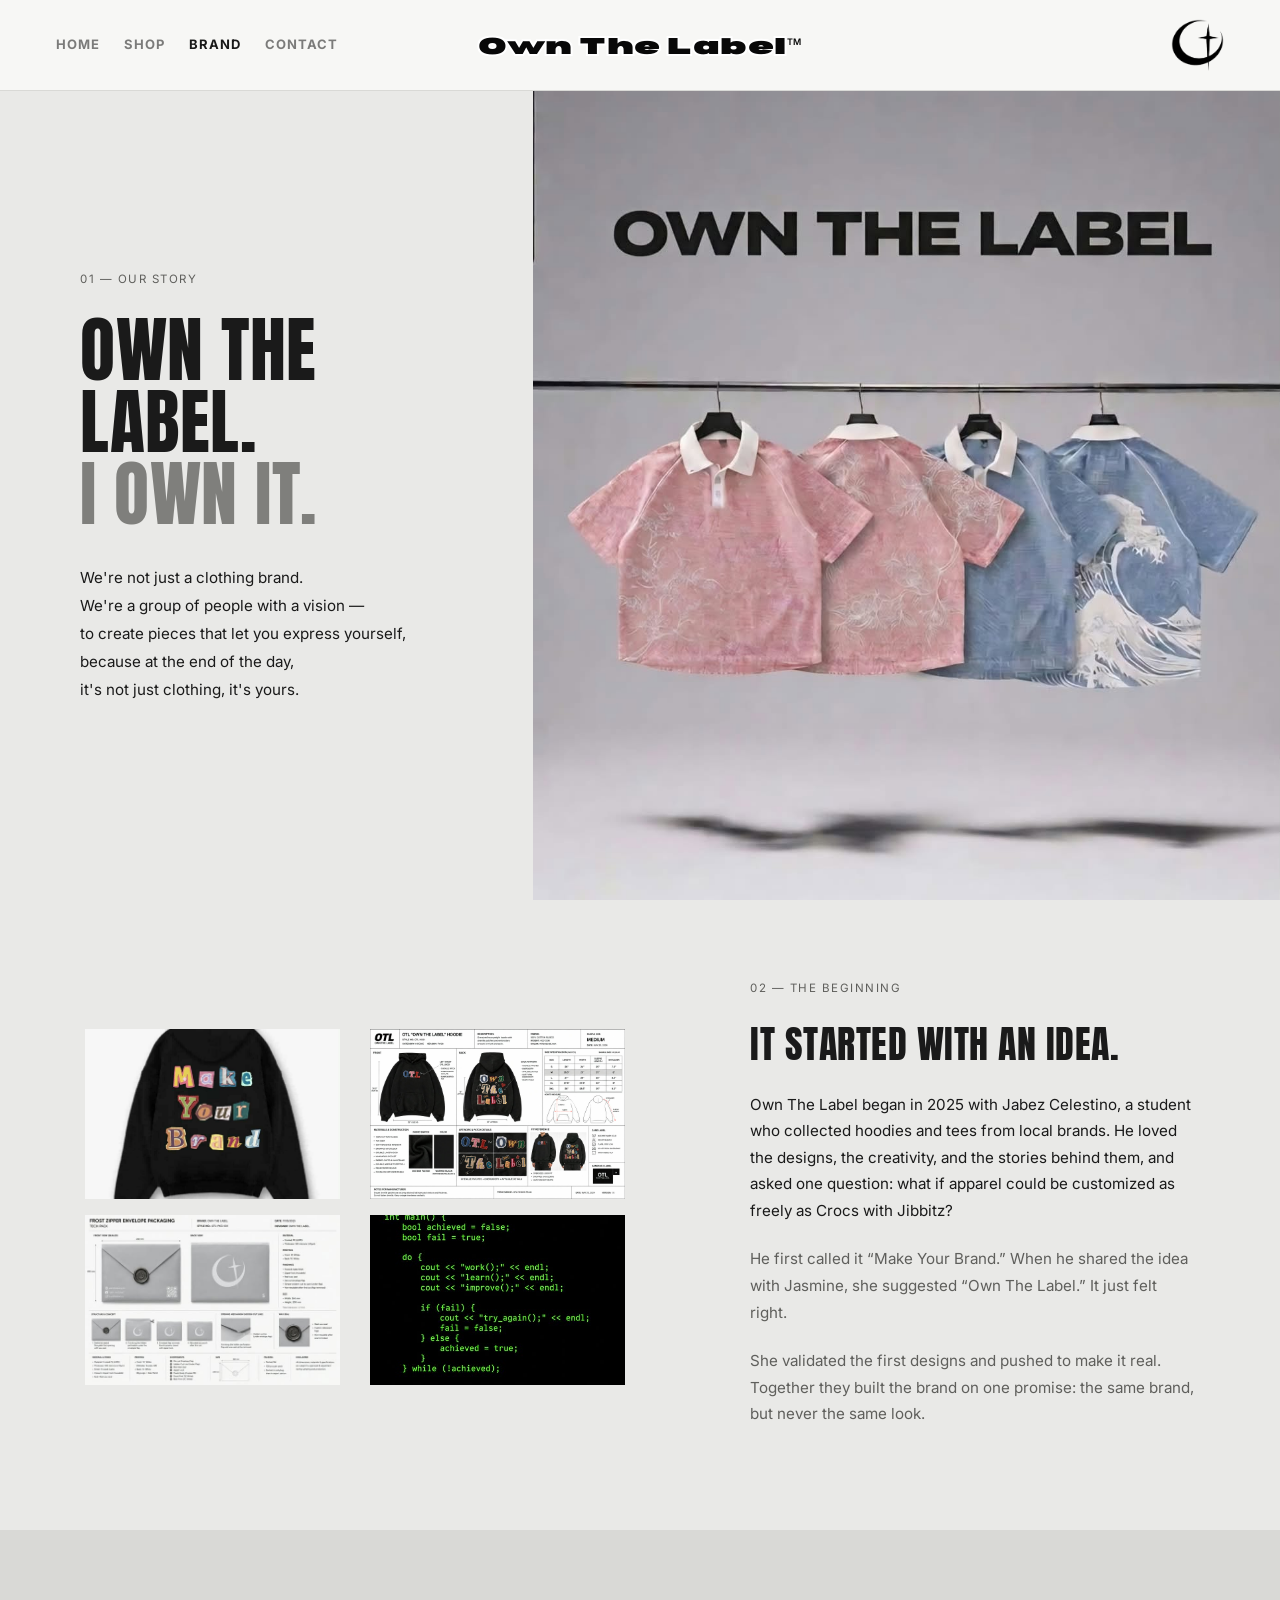
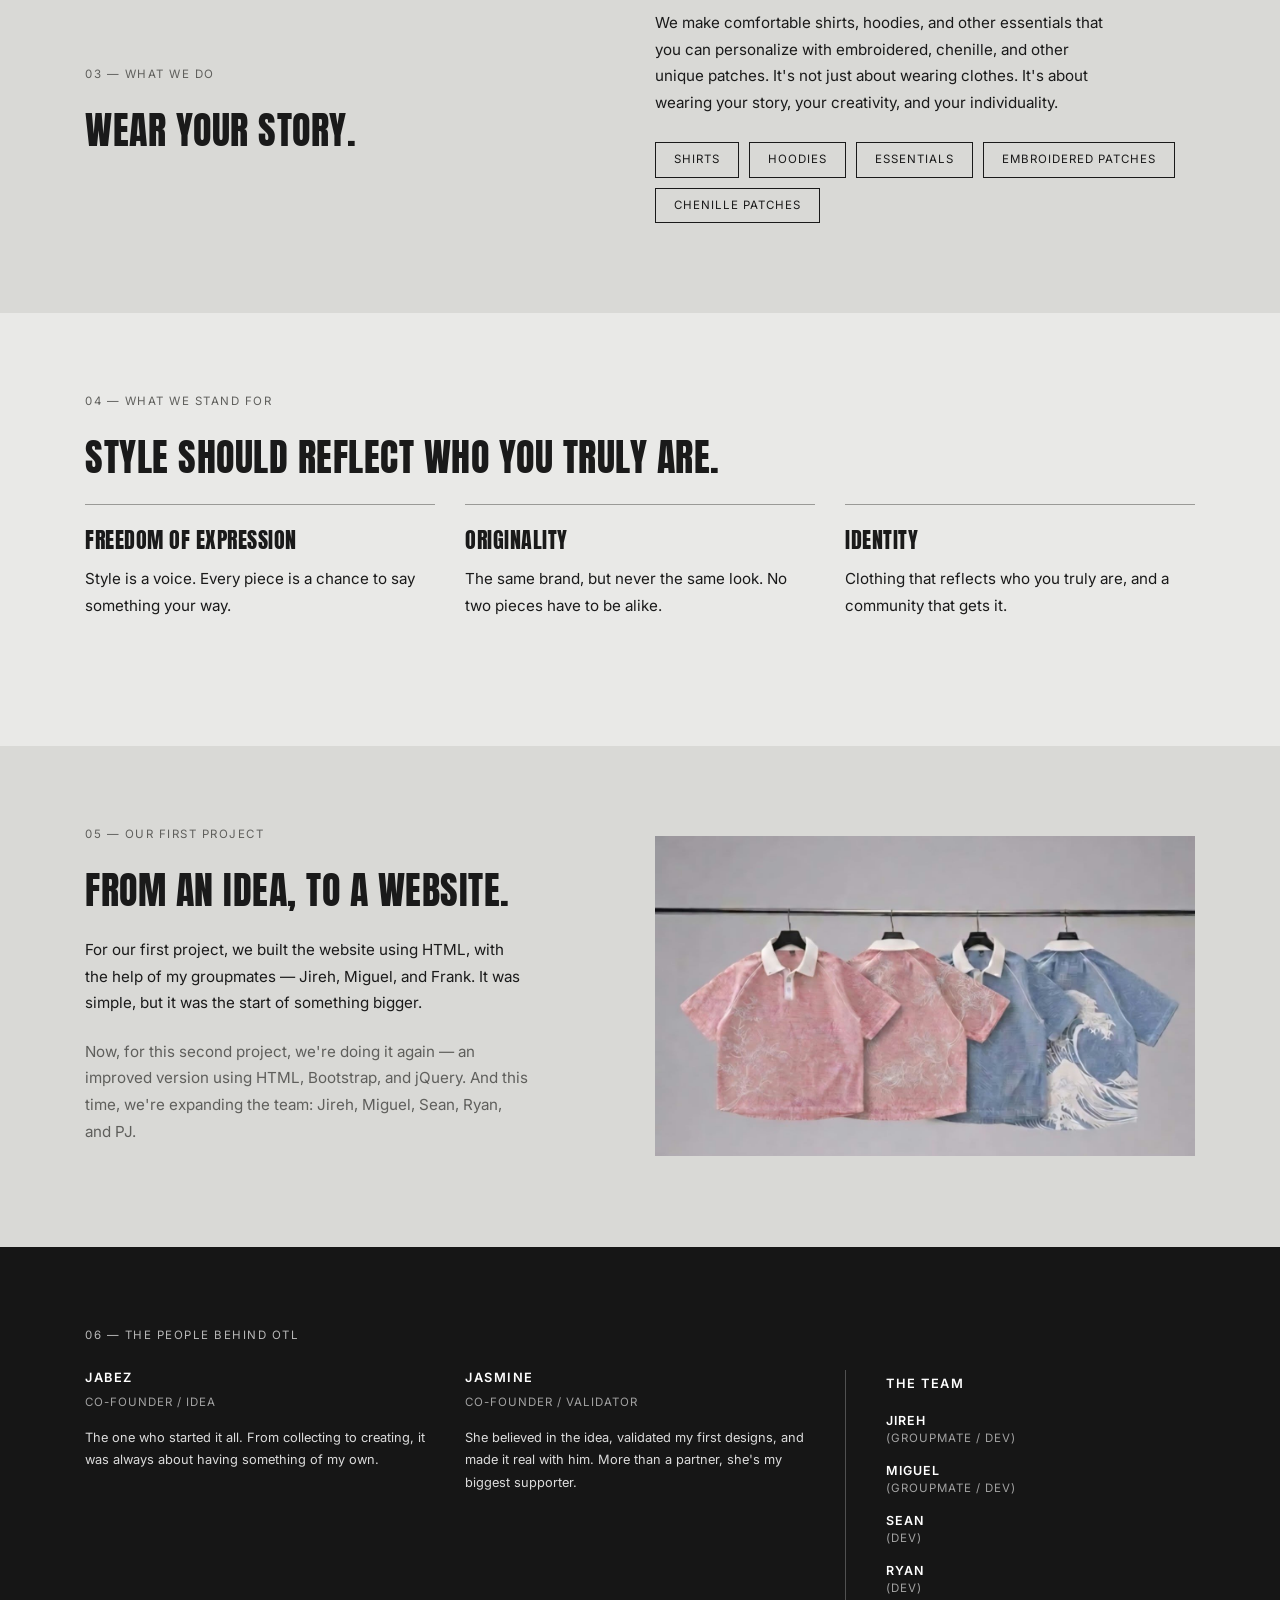
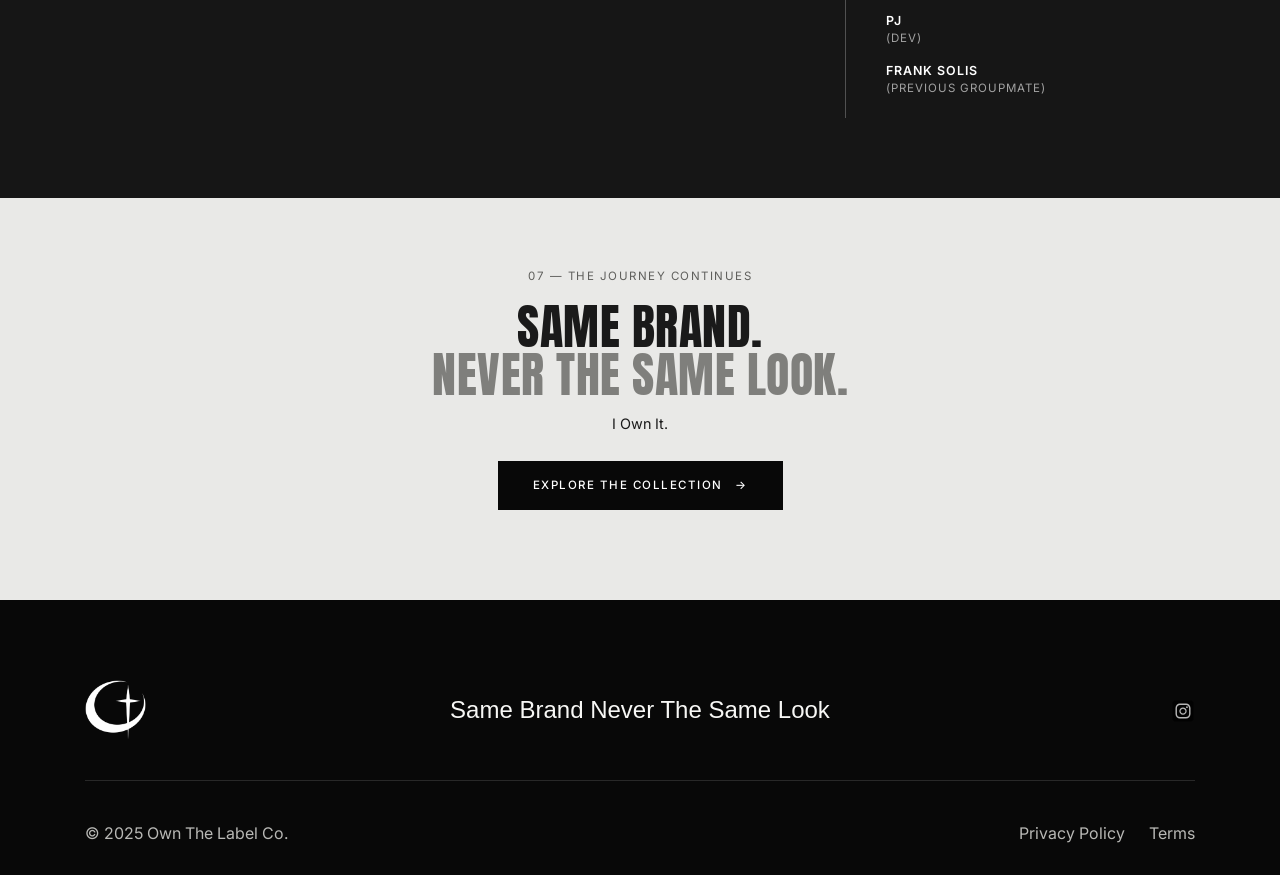
==== brand/brand.html @ 6c532556 "Change homepage links to index.html" ====
<!DOCTYPE html>
<html lang="en">

<head>
    <meta charset="UTF-8">
    <meta name="viewport" content="width=device-width, initial-scale=1.0">
    <title>Brand | Own The Label Co.</title>
    <link href="https://cdn.jsdelivr.net/npm/bootstrap@4.2.1/dist/css/bootstrap.min.css" rel="stylesheet">
    <link href="https://fonts.googleapis.com/css2?family=Anton&family=Inter:wght@300;400;500;600&display=swap"
        rel="stylesheet">
    <link rel="stylesheet" href="/style.css">
    <link rel="stylesheet" href="brand.css">
</head>

<body>
    <header>
        <nav class="navbar navbar-expand-xl navbar-light otl-navbar is-scrolled" id="site-header">
            <div class="container-fluid px-3 px-xl-5">
                <a class="navbar-brand nav-title d-none d-xl-block" href="/index.html">Own The Label<sup>TM</sup></a>
                <a class="navbar-brand logo order-xl-last" href="/index.html">
                    <img src="/img/logo2.png" alt="Own The Label">
                </a>
                <button class="navbar-toggler" type="button" data-toggle="collapse" data-target="#navbarNav">
                    <span class="navbar-toggler-icon"></span>
                </button>
                <div class="collapse navbar-collapse" id="navbarNav">
                    <ul class="navbar-nav">
                        <li class="nav-item">
                            <a class="nav-link" href="/index.html">Home</a>
                        </li>
                        <li class="nav-item">
                            <a class="nav-link" href="/shop/shop.html">Shop</a>
                        </li>
                        <li class="nav-item">
                            <a class="nav-link active" href="/brand/brand.html">Brand</a>
                        </li>
                        <li class="nav-item">
                            <a class="nav-link" href="/contact/Contact.html">Contact</a>
                        </li>
                    </ul>
                </div>
            </div>
        </nav>
    </header>

    <main>
        <div id="brand-landing">
            <section id="brand-hero">
                <div class="row no-gutters">
                    <div class="col-lg-5 hero-text d-flex flex-column justify-content-center">
                        <p class="small-label">01 — OUR STORY</p>
                        <h1 class="brand-title">
                            Own the label.
                            <span class="gray-line">I own it.</span>
                        </h1>
                        <p class="brand-lead">
                            We're not just a clothing brand.<br>
                            We're a group of people with a vision —<br>
                            to create pieces that let you express yourself,<br>
                            because at the end of the day,<br>
                            it's not just clothing, it's yours.
                        </p>
                    </div>
                    <div class="col-lg-7 d-flex">
                        <div class="img-box img-hero">
                            <img src="/img/otl1.jpg" alt="Hoodie back shot">
                        </div>
                    </div>
                </div>
            </section>
        </div>

        <section id="brand-beginning" class="brand-section">
            <div class="container">
                <div class="row align-items-center">
                    <div class="col-lg-6 mb-5 mb-lg-0">
                        <div class="row">
                            <div class="col-6 mb-3">
                                <div class="img-box img-tile">
                                    <img src="/img/idea1.jpg" alt="Hoodie detail">
                                </div>
                            </div>
                            <div class="col-6 mb-3">
                                <div class="img-box img-tile">
                                    <img src="/img/idea2.jpg" alt="Tees on rack">
                                </div>
                            </div>
                            <div class="col-6 mb-3">
                                <div class="img-box img-tile">
                                    <img src="/img/idea3.jpg" alt="Laptop / code">
                                </div>
                            </div>
                            <div class="col-6 mb-3">
                                <div class="img-box img-tile">
                                    <img src="/img/idea4.jpg" alt="Woven label">
                                </div>
                            </div>
                        </div>
                    </div>
                    <div class="col-lg-5 offset-lg-1">
                        <p class="small-label">02 — THE BEGINNING</p>
                        <h2 class="brand-heading">It started with an idea.</h2>
                        <p class="brand-text">
                            Own The Label began in 2025 with Jabez Celestino, a student who collected hoodies and tees
                            from local brands. He loved the designs, the creativity, and the stories behind them, and
                            asked one question: what if apparel could be customized as freely as Crocs with Jibbitz?
                        </p>
                        <p class="brand-text soft-text">
                            He first called it “Make Your Brand.” When he shared the idea with Jasmine, she suggested
                            “Own The Label.” It just felt right.
                        </p>
                        <p class="brand-text soft-text">
                            She validated the first designs and pushed to make it real. Together they built the brand
                            on one promise: the same brand, but never the same look.
                        </p>
                    </div>
                </div>
            </div>
        </section>

        <section id="brand-make" class="brand-section">
            <div class="container">
                <div class="row align-items-center">
                    <div class="col-lg-5 mb-5 mb-lg-0">
                        <p class="small-label">03 — WHAT WE DO</p>
                        <h2 class="brand-heading">Wear your story.</h2>
                    </div>
                    <div class="col-lg-6 offset-lg-1">
                        <p class="brand-text">
                            We make comfortable shirts, hoodies, and other essentials that you can personalize with
                            embroidered, chenille, and other unique patches. It's not just about wearing clothes. It's
                            about wearing your story, your creativity, and your individuality.
                        </p>
                        <div class="chip-row">
                            <span class="chip">Shirts</span>
                            <span class="chip">Hoodies</span>
                            <span class="chip">Essentials</span>
                            <span class="chip">Embroidered Patches</span>
                            <span class="chip">Chenille Patches</span>
                        </div>
                    </div>
                </div>
            </div>
        </section>

        <section id="brand-values" class="brand-section">
            <div class="container">
                <p class="small-label">04 — WHAT WE STAND FOR</p>
                <h2 class="brand-heading">Style should reflect who you truly are.</h2>
                <div class="row">
                    <div class="col-md-4 mb-4">
                        <div class="value-item">
                            <h3 class="value-title">Freedom of Expression</h3>
                            <p class="brand-text">Style is a voice. Every piece is a chance to say something your way.</p>
                        </div>
                    </div>
                    <div class="col-md-4 mb-4">
                        <div class="value-item">
                            <h3 class="value-title">Originality</h3>
                            <p class="brand-text">The same brand, but never the same look. No two pieces have to be alike.</p>
                        </div>
                    </div>
                    <div class="col-md-4 mb-4">
                        <div class="value-item">
                            <h3 class="value-title">Identity</h3>
                            <p class="brand-text">Clothing that reflects who you truly are, and a community that gets it.</p>
                        </div>
                    </div>
                </div>
            </div>
        </section>

        <section id="brand-project" class="brand-section">
            <div class="container">
                <div class="row align-items-center">
                    <div class="col-lg-5 mb-5 mb-lg-0">
                        <p class="small-label">05 — OUR FIRST PROJECT</p>
                        <h2 class="brand-heading">From an idea, to a website.</h2>
                        <p class="brand-text">
                            For our first project, we built the website using HTML, with the help of my
                            groupmates — Jireh, Miguel, and Frank. It was simple, but it was the start of something
                            bigger.
                        </p>
                        <p class="brand-text soft-text">
                            Now, for this second project, we're doing it again — an improved version using HTML,
                            Bootstrap, and jQuery. And this time, we're expanding the team:
                            Jireh, Miguel, Sean, Ryan, and PJ.
                        </p>
                    </div>
                    <div class="col-lg-6 offset-lg-1">
                        <div class="img-box img-wide">
                            <img src="/img/otl2.jpg" alt="Workspace with laptop, notes, and OTL tumbler">
                        </div>
                    </div>
                </div>
            </div>
        </section>

        <section id="brand-people" class="brand-section">
            <div class="container">
                <p class="small-label">06 — THE PEOPLE BEHIND OTL</p>
                <div class="row">
                    <div class="col-lg-4 mb-5 mb-lg-0">
                        <h3 class="person-name">Jabez</h3>
                        <p class="person-role">Co-Founder / Idea</p>
                        <p class="person-text">
                            The one who started it all. From collecting to creating, it was always about
                            having something of my own.
                        </p>
                    </div>
                    <div class="col-lg-4 mb-5 mb-lg-0">
                        <h3 class="person-name">Jasmine</h3>
                        <p class="person-role">Co-Founder / Validator</p>
                        <p class="person-text">
                            She believed in the idea, validated my first designs, and made it real with him.
                            More than a partner, she's my biggest supporter.
                        </p>
                    </div>
                    <div class="col-lg-4">
                        <div class="team-list">
                            <h3 class="person-name">The Team</h3>
                            <p class="team-name">Jireh <small>(Groupmate / Dev)</small></p>
                            <p class="team-name">Miguel <small>(Groupmate / Dev)</small></p>
                            <p class="team-name">Sean <small>(Dev)</small></p>
                            <p class="team-name">Ryan <small>(Dev)</small></p>
                            <p class="team-name">PJ <small>(Dev)</small></p>
                            <p class="team-name">Frank Solis <small>(Previous Groupmate)</small></p>
                        </div>
                    </div>
                </div>
            </div>
        </section>

        <section id="brand-cta">
            <img src="/img/logo-star.png" alt="" class="faint-star">
            <div class="container text-center">
                <p class="small-label">07 — THE JOURNEY CONTINUES</p>
                <h2 class="brand-title cta-title">
                    Same brand.
                    <span class="gray-line">Never the same look.</span>
                </h2>
                <p class="cta-sub">I Own It.</p>
                <a href="/shop/shop.html" class="btn brand-btn">EXPLORE THE COLLECTION <span class="arrow">→</span></a>
            </div>
        </section>
    </main>

    <footer id="footer">
        <div class="container">
            <div class="row align-items-center">
                <div class="col-md-3">
                    <a href="/index.html" class="footer-logo">
                        <img src="/img/logo3.png" alt="Own The Label">
                    </a>
                </div>
                <div class="col-md-6 text-center">
                    <p class="footer-tagline">
                        Same Brand Never The Same Look
                    </p>
                </div>
                <div class="col-md-3 text-right">
                    <div class="social-icons">
                        <a href="https://instagram.com/ownthelabel.co" aria-label="Instagram">
                            <img src="/img/instagram-logo-facebook-svgrepo-com.svg" alt="Instagram" class="social-icon">
                        </a>
                    </div>
                </div>
            </div>
            <hr>
            <div class="row">
                <div class="col-md-6">
                    <p class="copyright">
                        © 2025 Own The Label Co.
                    </p>
                </div>
                <div class="col-md-6 text-right">
                    <a href="#">Privacy Policy</a>
                    <a href="#">Terms</a>
                </div>
            </div>
        </div>
    </footer>

    <script src="https://code.jquery.com/jquery-3.3.1.slim.min.js"></script>
    <script src="https://cdn.jsdelivr.net/npm/bootstrap@4.2.1/dist/js/bootstrap.bundle.min.js"></script>
</body>

</html>
---- style.css ----
@font-face {
    font-family: 'Bernoru Expanded';
    src: url('fonts/bernoru-blackultraexpanded.otf') format('opentype');
}

:root {
    --otl-white: #F7F7F5;
    --otl-black: #080808;
    --concrete: #D9D9D6;
    --cool-gray: #8A8A87;
    --chrome: #B8B8B5;
}

* {
    margin: 0;
    padding: 0;
    box-sizing: border-box;
}

body {
    background: var(--otl-white);
    color: var(--otl-black);
    font-family: 'Inter', sans-serif;
    overflow-x: hidden;
    font-weight: 500;
}

a {
    text-decoration: none;
}

.otl-navbar {
    position: fixed;
    top: 0;
    left: 0;
    width: 100%;
    z-index: 100;
    background-color: rgba(247, 247, 245, 0);
    border-bottom: 1px solid transparent;
    padding: 18px 0;
    transition: background-color .3s ease, border-color .3s ease;
}

.otl-navbar.is-scrolled {
    background-color: var(--otl-white);
    border-bottom: 1px solid var(--concrete);
}

.otl-navbar .container-fluid {
    position: relative;
    display: flex;
    align-items: center;
    justify-content: space-between;
    min-height: 54px;
}

.otl-navbar .logo {
    color: var(--otl-black);
    font-size: 32px;
    font-weight: 800;
    letter-spacing: 2px;
    line-height: 54px;
    padding: 0;
    margin-right: 8px;
}

.otl-navbar .navbar-brand img {
    display: block;
    height: 52px;
    width: auto;
}

.otl-navbar .logo sup {
    font-size: 10px;
    top: -1em;
}

.otl-navbar .navbar-nav {
    gap: 8px;
}

.otl-navbar .nav-link {
    color: var(--cool-gray);
    font-size: 13px;
    font-weight: 700;
    text-transform: uppercase;
    letter-spacing: 1px;
    transition: .3s ease;
}

.otl-navbar .nav-link:hover {
    color: var(--otl-black);
}

.otl-navbar .nav-link.active {
    color: var(--otl-black);
    font-weight: 700;
}

.otl-navbar .navbar-toggler {
    border: 1px solid var(--concrete);
}

.otl-navbar .navbar-toggler:focus {
    box-shadow: none;
}

.otl-navbar .nav-title {
    color: var(--otl-black);
    font-family: 'Bernoru Expanded', sans-serif;
    font-size: 1.4rem;
    font-weight: normal;
    -webkit-text-stroke: 4px #fff;
    paint-order: stroke fill;
    letter-spacing: .5px;
    line-height: 54px;
    padding: 0;
    white-space: nowrap;
}

.otl-navbar .nav-title sup {
    -webkit-text-stroke: 0;
    font-family: 'Inter', sans-serif;
    font-size: 0.4em;
    font-weight: 600;
    top: -1em;
}

@media (min-width: 1200px) {
    .otl-navbar .nav-title {
        position: absolute;
        left: 50%;
        top: 50%;
        transform: translate(-50%, -50%);
        margin: 0;
    }
}

@media (max-width: 1199px) {
    .otl-navbar .navbar-nav {
        gap: 5px;
        margin-top: 15px;
    }

    .otl-navbar .nav-link {
        padding: 10px 0;
    }

    .otl-navbar .logo {
        font-size: 28px;
    }

    .otl-navbar .navbar-brand img {
        height: 42px;
    }
}

#hero {
    background: var(--otl-white);
    min-height: 100vh;
    position: relative;
    overflow: hidden;
}

.hero-image-wrapper {
    position: relative;
    height: 100vh;
}

.hero-image {
    width: 100%;
    height: 100%;
    object-fit: contain;
    object-position: center;
}

.hero-overlay {
    position: absolute;
    top: 50%;
    left: 50%;
    transform: translate(-50%, -50%);
    width: 100%;
    text-align: center;
}

.hero-title {
    position: fixed;
    left: 50%;
    top: 50%;
    transform: translate(-50%, -50%) scale(1);
    transform-origin: center center;
    font-family: 'Bernoru Expanded', sans-serif;
    font-size: 5rem;
    font-weight: normal;
    color: var(--otl-black);
    -webkit-text-stroke: 5px #fff;
    paint-order: stroke fill;
    letter-spacing: 2px;
    white-space: nowrap;
    will-change: transform, top;
    z-index: 101;
}

.hero-title sup {
    -webkit-text-stroke: 0;
    font-family: 'Inter', sans-serif;
    font-size: 0.4em;
    font-weight: 600;
    top: -1em;
}

.featured-collection {
    padding: 100px 0;
}

.hero-tagline {
    color: var(--cool-gray);
    font-size: .9rem;
    letter-spacing: 4px;
    text-transform: uppercase;
    margin-top: 130px;
}

.scroll-indicator {
    position: absolute;
    bottom: 70px;
    left: 50%;
    transform: translateX(-50%);
    font-size: .75rem;
    color: var(--cool-gray);
    letter-spacing: 3px;
    text-transform: uppercase;
}

.brand-strip {
    overflow: hidden;
    padding: 14px 0;
    background: #080808;
    color: #ffffff;
    font-size: 0.7rem;
    font-weight: 500;
    letter-spacing: 1.5px;
    text-transform: uppercase;
}

#hero .brand-strip {
    position: absolute;
    left: 0;
    bottom: 0;
    width: 100%;
}

.strip-track {
    display: flex;
    width: max-content;
    animation: strip-move 30s linear infinite;
}

.strip-group {
    display: flex;
    flex-shrink: 0;
}

.strip-group span {
    margin: 0 50px;
    white-space: nowrap;
}

@keyframes strip-move {
    from {
        transform: translateX(-50%);
    }

    to {
        transform: translateX(0);
    }
}

.section-title {
    font-family: 'Brice Semi Expanded', sans-serif;
    color: var(--otl-black);
    text-transform: uppercase;
    margin-bottom: 1rem;
}

.section-subtitle {
    color: var(--cool-gray);
}

.btn-otl,
.btn-outline-otl {
    padding: 12px 28px;
    text-transform: uppercase;
    letter-spacing: 1px;
    transition: .3s ease;
}

.btn-otl {
    background: var(--otl-black);
    color: var(--otl-white);
    border: none;
}

.btn-otl:hover {
    background: #222;
    color: var(--otl-white);
}

.btn-outline-otl {
    border: 1px solid var(--otl-black);
    color: var(--otl-black);
    background: transparent;
}

.btn-outline-otl:hover {
    background: var(--otl-black);
    color: var(--otl-white);
}

.featured-collection .card {
    border-radius: 14px;
    overflow: hidden;
    border: none;
}

#shop-category,
#brand-story,
#collectible,
#our-story {
    background: var(--otl-white);
}

#brand-story,
#collectible,
#our-story {
    padding: 120px 0;
}

#shop-category {
    padding: 100px 0;
}

.category-card img,
.collectible-card img {
    width: 100%;
    object-fit: cover;
}

.category-card img {
    height: 350px;
    border-radius: 8px;
}

.collectible-card img {
    height: 420px;
}

.lifestyle {
    background: none;
    display: flex;
    align-items: center;
    justify-content: center;
    height: 400px;
}

.lifestyle img {
    height: 100%;
    object-fit: contain;
    border-radius: 34px;
}

.category-card,
.collectible-card {
    transition: .3s ease;
}

.category-card {
    text-align: center;
    cursor: pointer;
}

.category-card h3 {
    margin-top: 15px;
    font-weight: 600;
    color: var(--otl-black);
}

.category-card:hover {
    transform: translateY(-5px);
}

.collectible-card {
    overflow: hidden;
    border-radius: 8px;
}

.collectible-card:hover {
    transform: translateY(-8px);
}

.brand-symbol img {
    width: 100%;
    max-width: 500px;
    display: block;
    margin: 0 auto;
    border-radius: 22px;
}

.brand-philo {
    padding: 20px;
}

.brand-philo .section-title {
    margin-bottom: 25px;
}

.brand-philo p {
    font-size: 1rem;
    line-height: 1.8;
    color: var(--cool-gray);
    margin-bottom: 30px;
    max-width: 500px;
}

.otl-story p {
    color: var(--cool-gray);
    line-height: 1.8;
    margin-top: 20px;
}

#footer {
    background: var(--otl-black);
    padding: 80px 0 30px;
}

.footer-logo {
    color: var(--otl-white);
    font-size: 2rem;
    font-weight: 800;
}

.footer-logo img {
    display: block;
    height: 60px;
    width: auto;
}

.footer-tagline {
    color: var(--otl-white);
    font-family: 'Brice Semi Expanded', sans-serif;
    font-size: 1.5rem;
    margin: 0;
}

.social-icons {
    display: flex;
    justify-content: flex-end;
    align-items: center;
}

.social-icons a {
    color: var(--chrome);
    margin-left: 15px;
    text-transform: uppercase;
}

.social-icons a:hover {
    color: var(--otl-white);
}

.social-icon {
    width: 24px;
    height: 24px;
    opacity: .7;
    transition: .3s ease;
}

.social-icon:hover {
    opacity: 1;
    transform: translateY(-2px);
}

#footer hr {
    background: rgba(255, 255, 255, .15);
    margin: 40px 0;
}

.copyright {
    color: var(--chrome);
    margin: 0;
}

#footer .row:last-child a {
    color: var(--chrome);
    margin-left: 20px;
}

#footer .row:last-child a:hover {
    color: var(--otl-white);
}

@media (max-width: 991px) {
    .hero-title {
        font-size: 3rem;
    }

    .featured-collection {
        padding: 80px 0;
    }

    #shop-category,
    #brand-story,
    #collectible,
    #our-story {
        padding: 80px 0;
    }

    .brand-symbol img {
        max-width: 100%;
        margin-bottom: 30px;
    }

    .lifestyle {
        height: 350px;
    }

    .collectible-card img,
    .category-card img {
        height: 280px;
    }
}

@media (max-width: 576px) {
    .hero-title {
        font-size: 2.2rem;
    }

    .featured-collection {
        padding: 60px 0;
    }

    .hero-tagline {
        font-size: .8rem;
    }

    #shop-category,
    #brand-story,
    #collectible,
    #our-story {
        padding: 60px 0;
    }

    .section-title {
        font-size: 1.5rem;
    }

    .lifestyle {
        height: 220px;
    }

    .collectible-card img,
    .category-card img {
        height: 220px;
    }

    .featured-collection .card-img-top {
        height: 320px;
    }
}

@media (prefers-reduced-motion: reduce) {
    .strip-track {
        animation: none;
    }
}
---- brand/brand.css ----
body {
    background: #e9e9e7;
    color: #1a1a1a;
    font-family: 'Inter', sans-serif;
    font-weight: 400;
}

main {
    padding-top: 91px;
}

.small-label {
    margin-bottom: 26px;
    font-size: 0.72rem;
    letter-spacing: 1.5px;
    text-transform: uppercase;
    color: #5f5f5c;
}

.brand-title {
    font-family: 'Anton', sans-serif;
    font-size: 4.5rem;
    font-weight: 400;
    line-height: 1;
    text-transform: uppercase;
    letter-spacing: 0.5px;
}

.gray-line {
    display: block;
    color: #7f7f7c;
}

.brand-heading {
    margin-bottom: 26px;
    font-family: 'Anton', sans-serif;
    font-size: 2.4rem;
    font-weight: 400;
    line-height: 1.1;
    text-transform: uppercase;
    letter-spacing: 0.5px;
}

.brand-text {
    max-width: 460px;
    margin-bottom: 22px;
    font-size: 0.95rem;
    line-height: 1.75;
}

.soft-text {
    color: #5f5f5c;
}

.brand-section {
    padding: 80px 0;
}

/* Image boxes: the box sets the size, the photo fills it */
.img-box {
    position: relative;
    width: 100%;
    overflow: hidden;
    background: #cfcfcc;
}

.img-box img {
    position: absolute;
    top: 0;
    left: 0;
    width: 100%;
    height: 100%;
    object-fit: cover;
    object-position: center;
    display: block;
}

.img-hero {
    min-height: 340px;
}

.img-tile {
    height: 170px;
}

.img-wide {
    height: 320px;
}

#brand-landing {
    display: flex;
    flex-direction: column;
    min-height: calc(100vh - 91px);
}

#brand-hero {
    display: flex;
    flex: 1;
}

#brand-hero .row {
    flex: 1;
}

#brand-hero .hero-text {
    padding: 60px 40px 60px 80px;
}

#brand-hero .brand-title {
    margin-bottom: 34px;
}

.brand-lead {
    font-size: 0.95rem;
    line-height: 1.85;
}

#brand-make,
#brand-project {
    background: #d9d9d6;
}

#brand-people {
    background: #161616;
    color: #ffffff;
}

#brand-people .small-label {
    color: rgba(255, 255, 255, 0.7);
}

.person-name {
    font-size: 0.8rem;
    font-weight: 600;
    letter-spacing: 1.5px;
    text-transform: uppercase;
}

.person-role {
    margin: 2px 0 16px;
    font-size: 0.72rem;
    letter-spacing: 1px;
    text-transform: uppercase;
    color: rgba(255, 255, 255, 0.6);
}

.person-text {
    font-size: 0.8rem;
    line-height: 1.75;
    color: rgba(255, 255, 255, 0.85);
}

.team-list {
    height: 100%;
    padding: 6px 0 6px 40px;
    border-left: 1px solid rgba(255, 255, 255, 0.25);
}

.team-list .person-name {
    margin-bottom: 20px;
}

.team-name {
    margin-bottom: 14px;
    font-size: 0.78rem;
    font-weight: 600;
    letter-spacing: 1px;
    text-transform: uppercase;
}

.team-name small {
    display: block;
    font-size: 0.72rem;
    font-weight: 400;
    color: rgba(255, 255, 255, 0.6);
}

#brand-cta {
    position: relative;
    overflow: hidden;
    padding: 70px 0 90px;
}

#brand-cta .container {
    position: relative;
}

#brand-cta .small-label {
    margin-bottom: 18px;
}

.cta-title {
    font-size: 3rem;
}

.faint-star {
    position: absolute;
    right: 5%;
    bottom: -60px;
    width: 300px;
    opacity: 0.06;
    mix-blend-mode: multiply;
    pointer-events: none;
}

.cta-sub {
    margin: 14px 0 26px;
    font-size: 0.9rem;
}

.brand-btn {
    padding: 15px 34px;
    background: #080808;
    color: #ffffff;
    border: 1px solid #080808;
    border-radius: 0;
    font-size: 0.72rem;
    font-weight: 500;
    letter-spacing: 1.5px;
    transition: 0.3s ease;
}

.brand-btn:hover {
    background: transparent;
    color: #080808;
}

.brand-btn .arrow {
    margin-left: 8px;
}

.chip-row {
    display: flex;
    flex-wrap: wrap;
    margin-top: 26px;
}

.chip {
    margin: 0 10px 10px 0;
    padding: 8px 18px;
    border: 1px solid #1a1a1a;
    font-size: 0.72rem;
    letter-spacing: 1px;
    text-transform: uppercase;
    transition: 0.3s ease;
}

.chip:hover {
    background: #1a1a1a;
    color: #ffffff;
}

.value-item {
    height: 100%;
    padding-top: 22px;
    border-top: 1px solid #9a9a97;
}

.value-title {
    margin-bottom: 12px;
    font-family: 'Anton', sans-serif;
    font-size: 1.4rem;
    font-weight: 400;
    text-transform: uppercase;
    letter-spacing: 0.5px;
}

@media (max-width: 991px) {
    #brand-hero .hero-text {
        padding: 50px 24px;
    }

    .brand-title {
        font-size: 3.2rem;
    }

    .cta-title {
        font-size: 2.4rem;
    }

    .brand-heading {
        font-size: 2rem;
    }

    .img-hero {
        min-height: 300px;
    }

    .brand-section {
        padding: 60px 0;
    }

    .team-list {
        padding: 30px 0 0;
        border-left: none;
        border-top: 1px solid rgba(255, 255, 255, 0.25);
    }
}

@media (max-width: 576px) {
    .brand-title {
        font-size: 2.4rem;
    }

    .cta-title {
        font-size: 1.9rem;
    }

    .brand-heading {
        font-size: 1.7rem;
    }

    .img-hero {
        min-height: 260px;
    }

    .img-tile {
        height: 120px;
    }

    .img-wide {
        height: 220px;
    }

    .faint-star {
        width: 180px;
    }
}
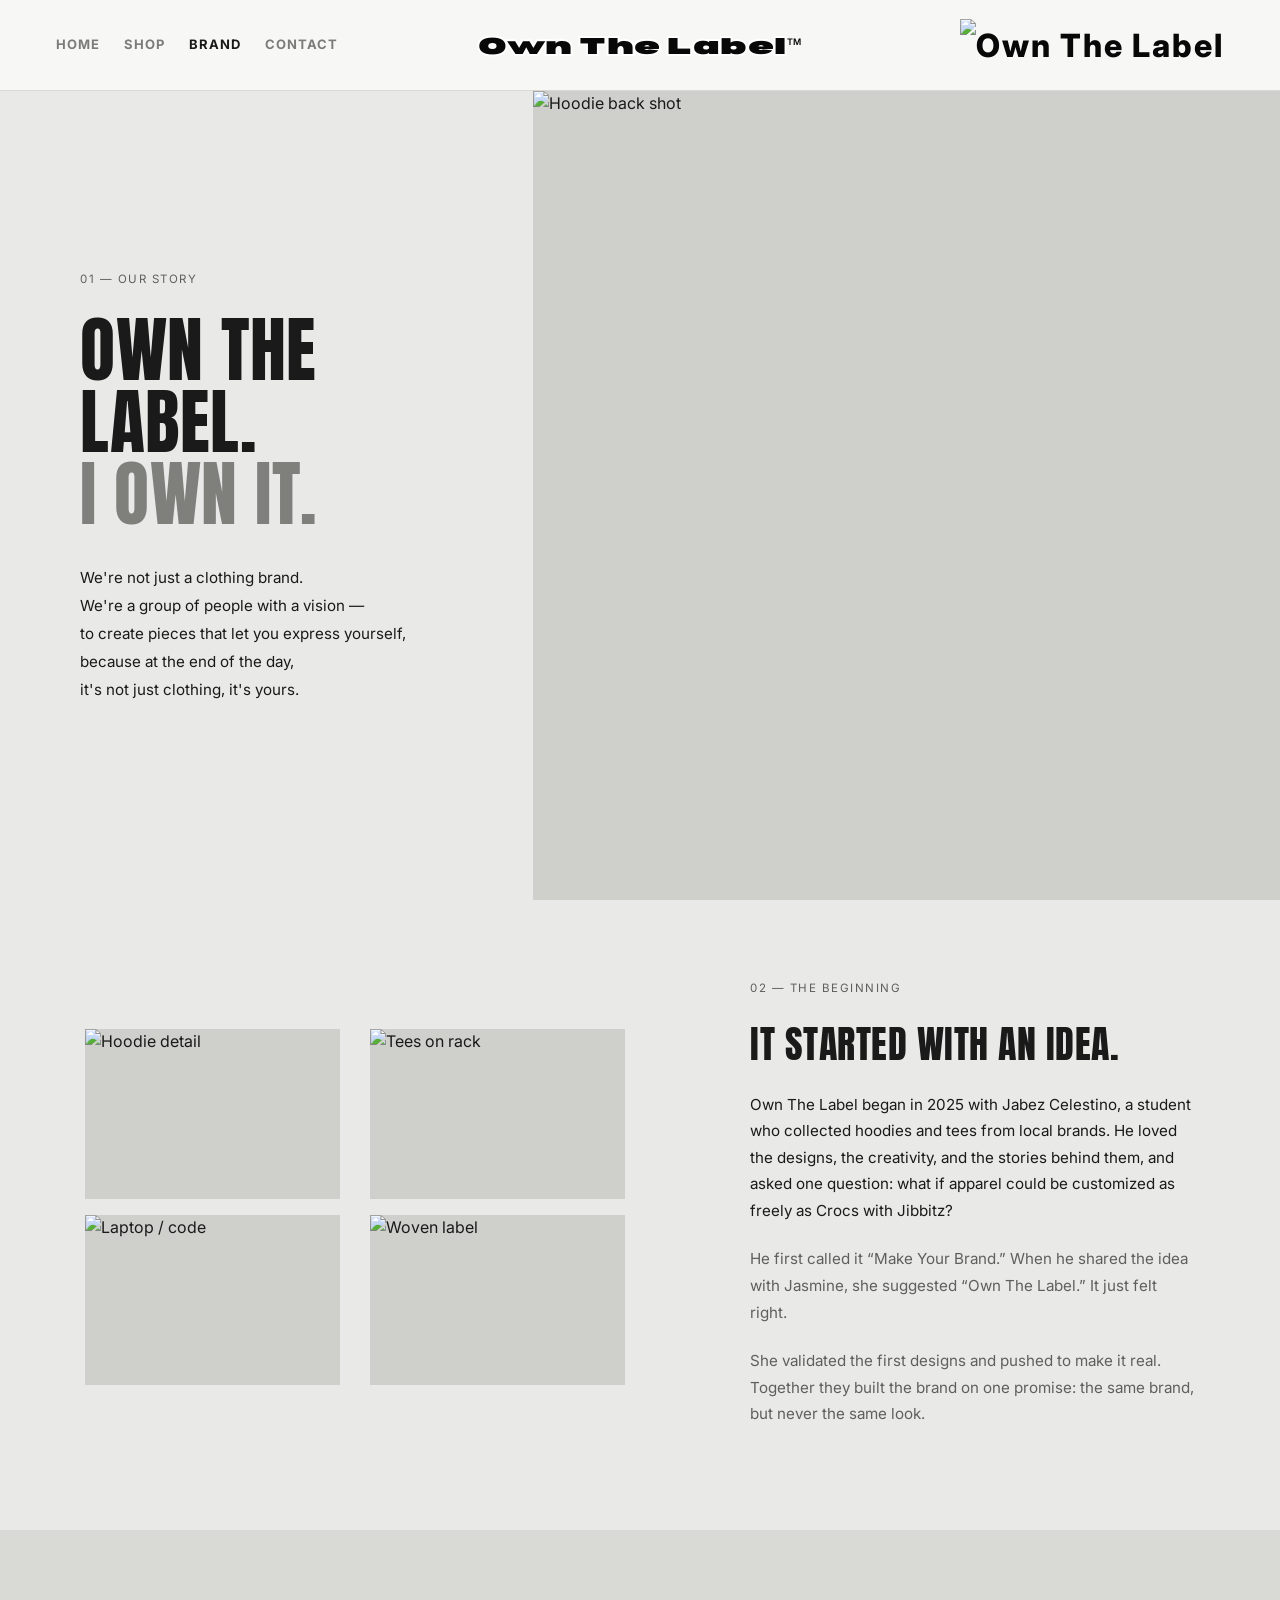
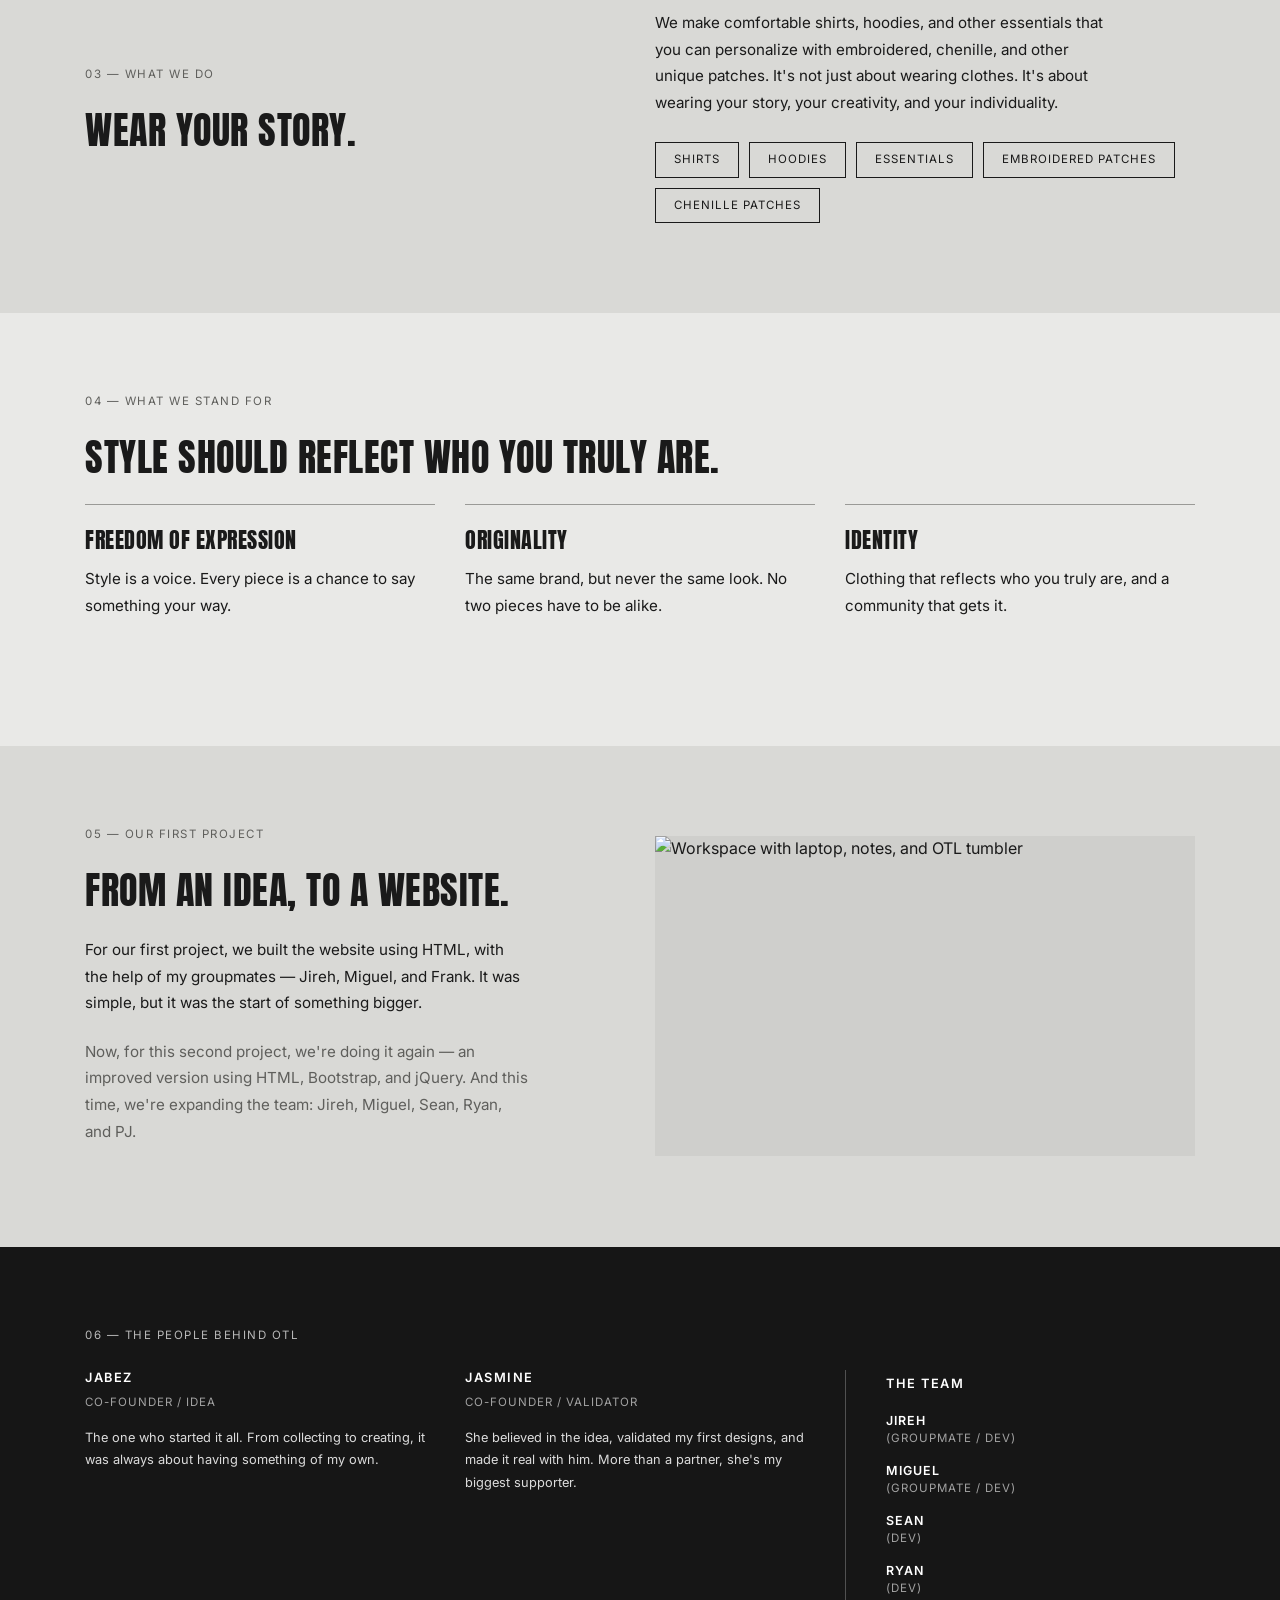
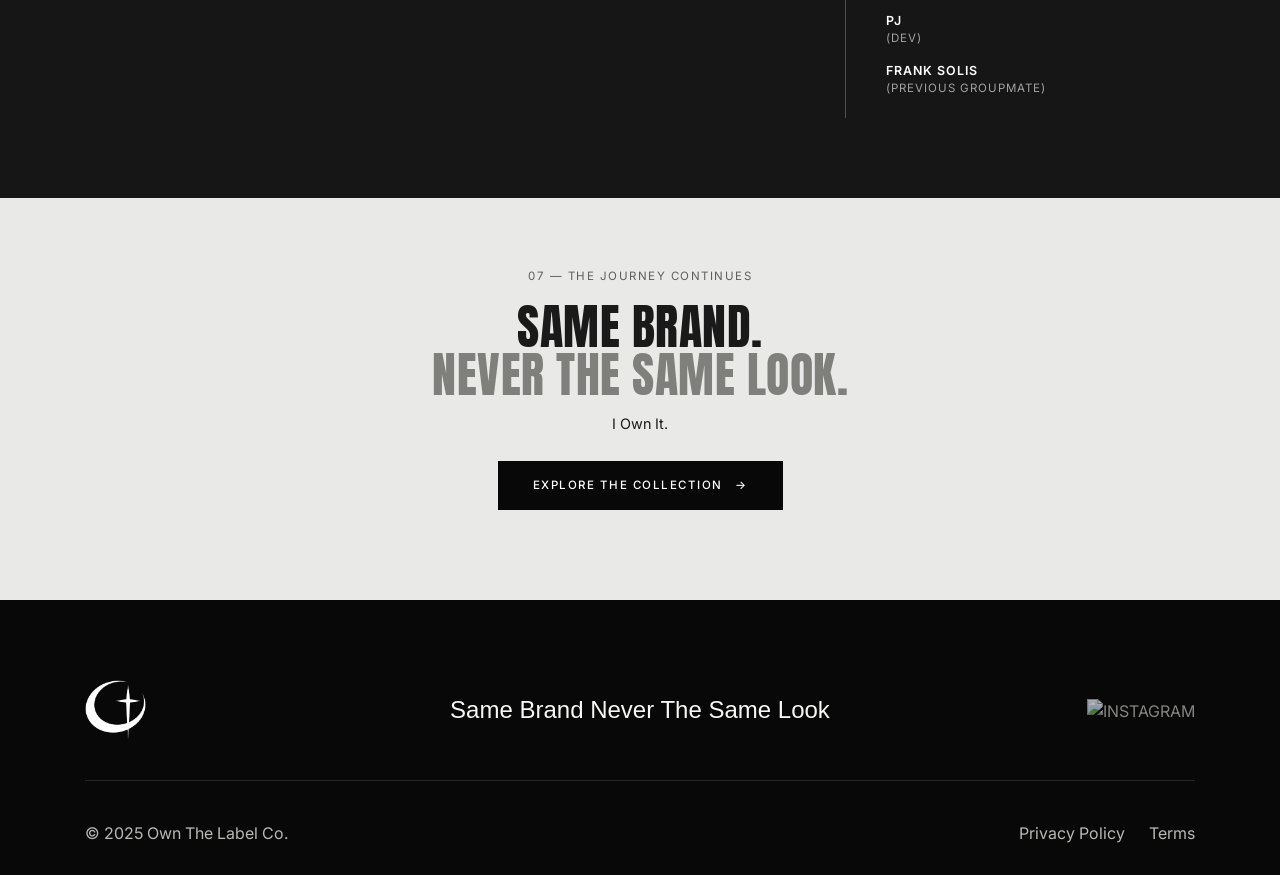
==== commit 697f3aef: "Update image paths to relative URLs" ====
--- a/brand/brand.html
+++ b/brand/brand.html
@@ -18,7 +18,7 @@
             <div class="container-fluid px-3 px-xl-5">
                 <a class="navbar-brand nav-title d-none d-xl-block" href="/index.html">Own The Label<sup>TM</sup></a>
                 <a class="navbar-brand logo order-xl-last" href="/index.html">
-                    <img src="/img/logo2.png" alt="Own The Label">
+                    <img src="img/logo2.png" alt="Own The Label">
                 </a>
                 <button class="navbar-toggler" type="button" data-toggle="collapse" data-target="#navbarNav">
                     <span class="navbar-toggler-icon"></span>
@@ -29,13 +29,13 @@
                             <a class="nav-link" href="/index.html">Home</a>
                         </li>
                         <li class="nav-item">
-                            <a class="nav-link" href="/shop/shop.html">Shop</a>
-                        </li>
-                        <li class="nav-item">
-                            <a class="nav-link active" href="/brand/brand.html">Brand</a>
-                        </li>
-                        <li class="nav-item">
-                            <a class="nav-link" href="/contact/Contact.html">Contact</a>
+                            <a class="nav-link" href="shop/shop.html">Shop</a>
+                        </li>
+                        <li class="nav-item">
+                            <a class="nav-link active" href="brand/brand.html">Brand</a>
+                        </li>
+                        <li class="nav-item">
+                            <a class="nav-link" href="contact/Contact.html">Contact</a>
                         </li>
                     </ul>
                 </div>
@@ -63,7 +63,7 @@
                     </div>
                     <div class="col-lg-7 d-flex">
                         <div class="img-box img-hero">
-                            <img src="/img/otl1.jpg" alt="Hoodie back shot">
+                            <img src="img/otl1.jpg" alt="Hoodie back shot">
                         </div>
                     </div>
                 </div>
@@ -77,22 +77,22 @@
                         <div class="row">
                             <div class="col-6 mb-3">
                                 <div class="img-box img-tile">
-                                    <img src="/img/idea1.jpg" alt="Hoodie detail">
-                                </div>
-                            </div>
-                            <div class="col-6 mb-3">
-                                <div class="img-box img-tile">
-                                    <img src="/img/idea2.jpg" alt="Tees on rack">
-                                </div>
-                            </div>
-                            <div class="col-6 mb-3">
-                                <div class="img-box img-tile">
-                                    <img src="/img/idea3.jpg" alt="Laptop / code">
-                                </div>
-                            </div>
-                            <div class="col-6 mb-3">
-                                <div class="img-box img-tile">
-                                    <img src="/img/idea4.jpg" alt="Woven label">
+                                    <img src="img/idea1.jpg" alt="Hoodie detail">
+                                </div>
+                            </div>
+                            <div class="col-6 mb-3">
+                                <div class="img-box img-tile">
+                                    <img src="img/idea2.jpg" alt="Tees on rack">
+                                </div>
+                            </div>
+                            <div class="col-6 mb-3">
+                                <div class="img-box img-tile">
+                                    <img src="img/idea3.jpg" alt="Laptop / code">
+                                </div>
+                            </div>
+                            <div class="col-6 mb-3">
+                                <div class="img-box img-tile">
+                                    <img src="img/idea4.jpg" alt="Woven label">
                                 </div>
                             </div>
                         </div>
@@ -189,7 +189,7 @@
                     </div>
                     <div class="col-lg-6 offset-lg-1">
                         <div class="img-box img-wide">
-                            <img src="/img/otl2.jpg" alt="Workspace with laptop, notes, and OTL tumbler">
+                            <img src="img/otl2.jpg" alt="Workspace with laptop, notes, and OTL tumbler">
                         </div>
                     </div>
                 </div>
@@ -232,7 +232,7 @@
         </section>
 
         <section id="brand-cta">
-            <img src="/img/logo-star.png" alt="" class="faint-star">
+            <img src="img/logo-star.png" alt="" class="faint-star">
             <div class="container text-center">
                 <p class="small-label">07 — THE JOURNEY CONTINUES</p>
                 <h2 class="brand-title cta-title">
@@ -240,7 +240,7 @@
                     <span class="gray-line">Never the same look.</span>
                 </h2>
                 <p class="cta-sub">I Own It.</p>
-                <a href="/shop/shop.html" class="btn brand-btn">EXPLORE THE COLLECTION <span class="arrow">→</span></a>
+                <a href="shop/shop.html" class="btn brand-btn">EXPLORE THE COLLECTION <span class="arrow">→</span></a>
             </div>
         </section>
     </main>
@@ -261,7 +261,7 @@
                 <div class="col-md-3 text-right">
                     <div class="social-icons">
                         <a href="https://instagram.com/ownthelabel.co" aria-label="Instagram">
-                            <img src="/img/instagram-logo-facebook-svgrepo-com.svg" alt="Instagram" class="social-icon">
+                            <img src="img/instagram-logo-facebook-svgrepo-com.svg" alt="Instagram" class="social-icon">
                         </a>
                     </div>
                 </div>
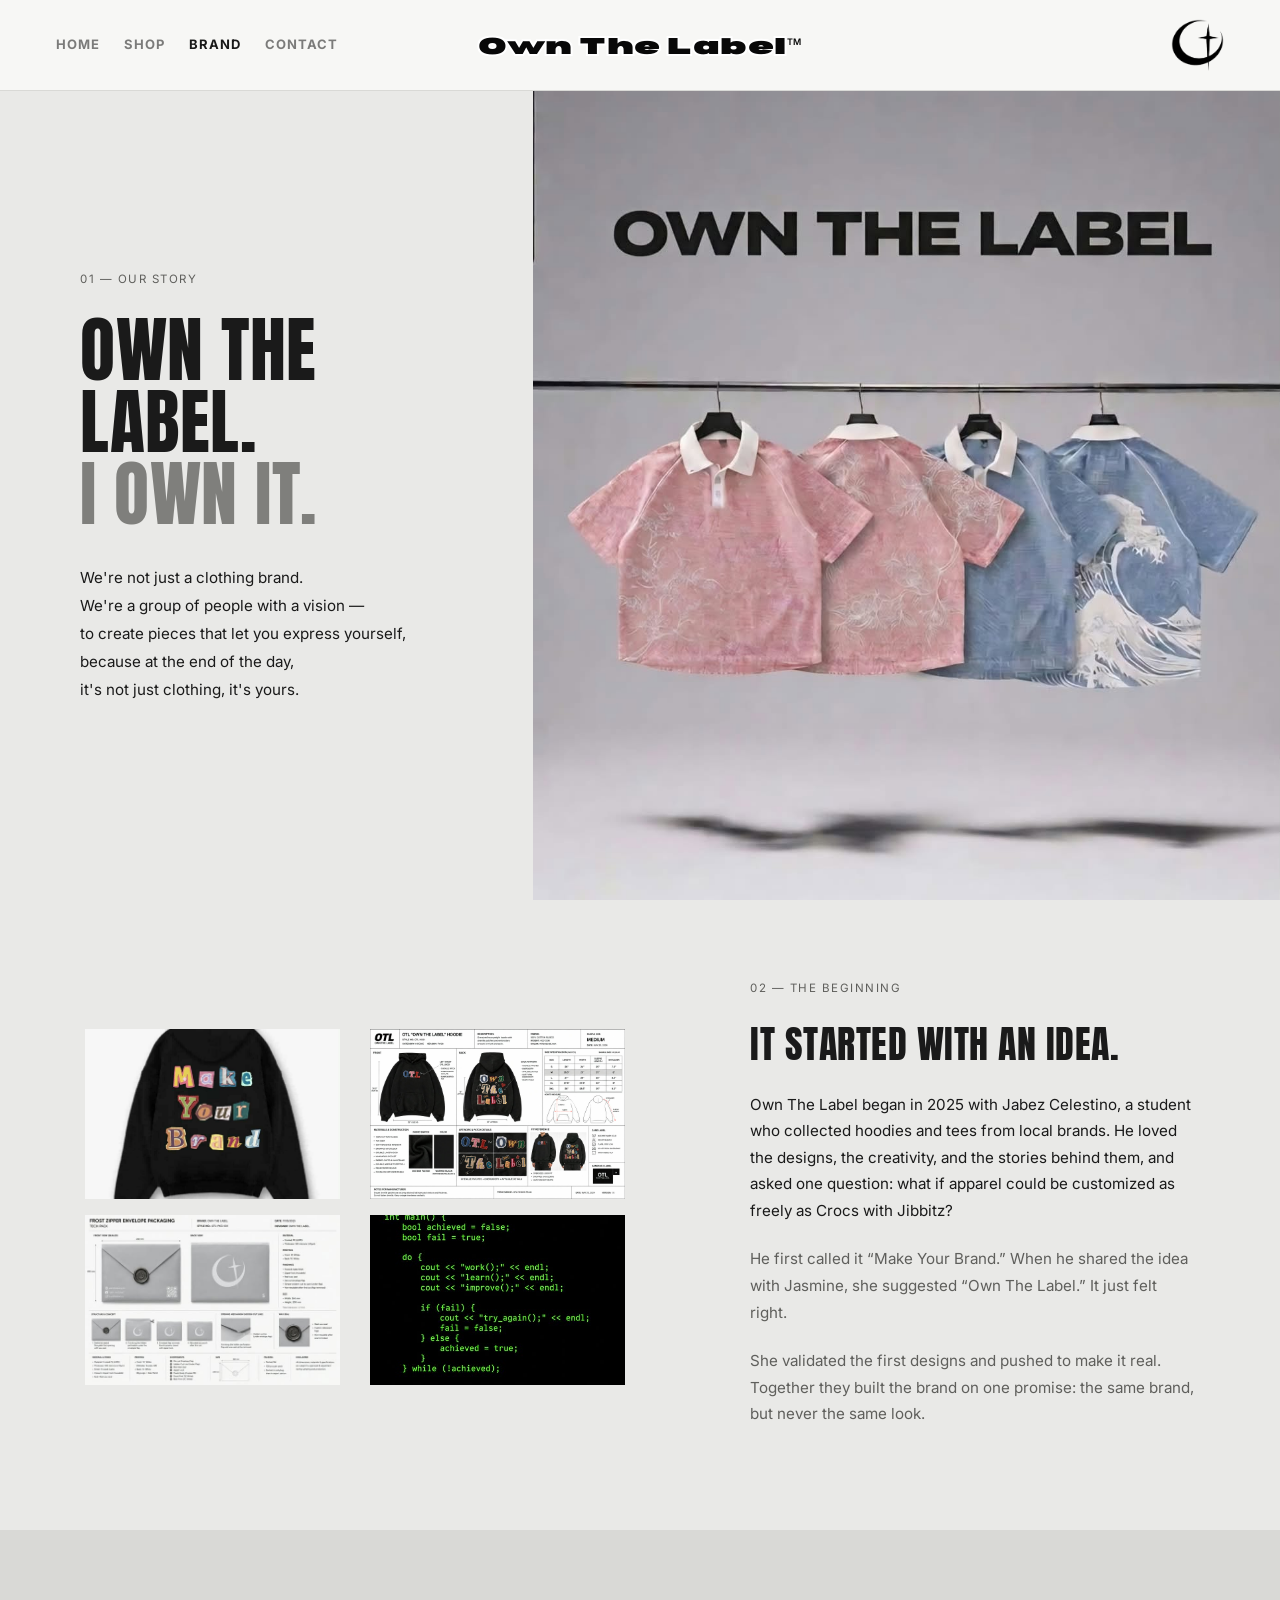
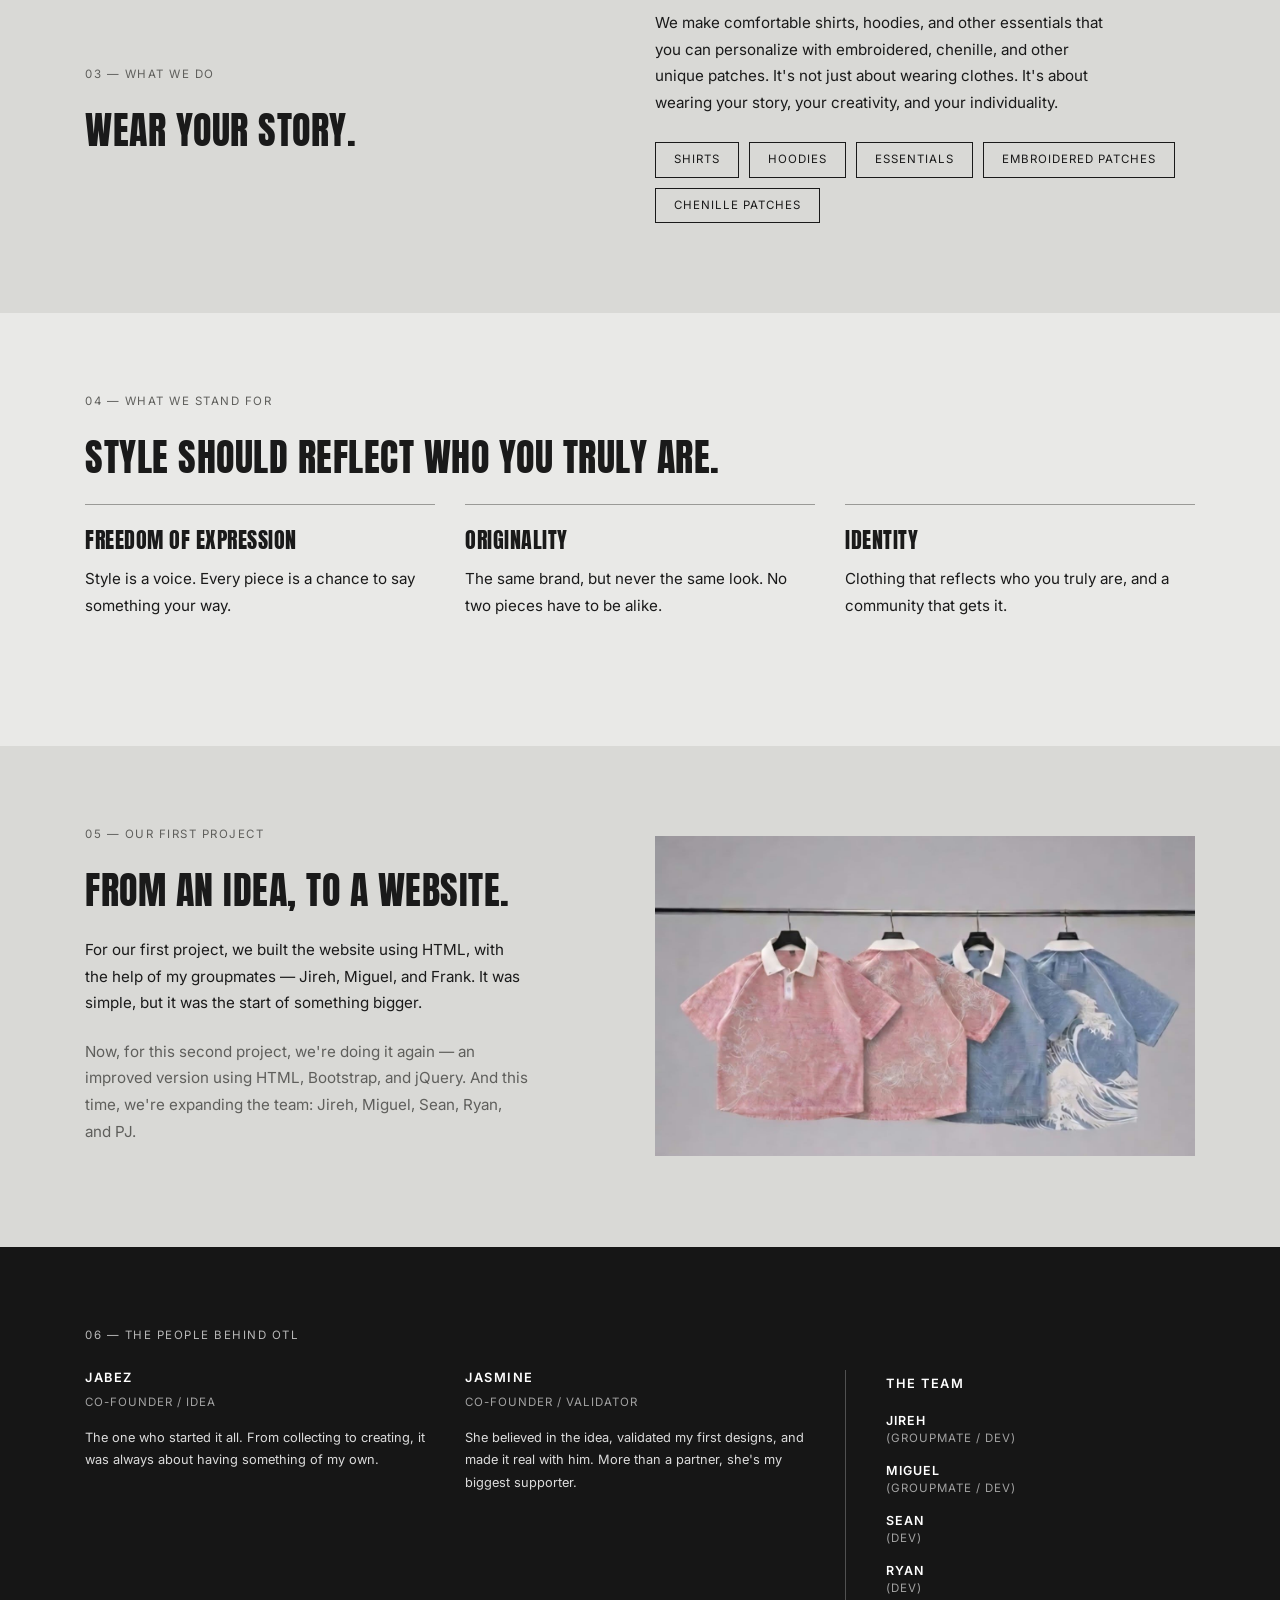
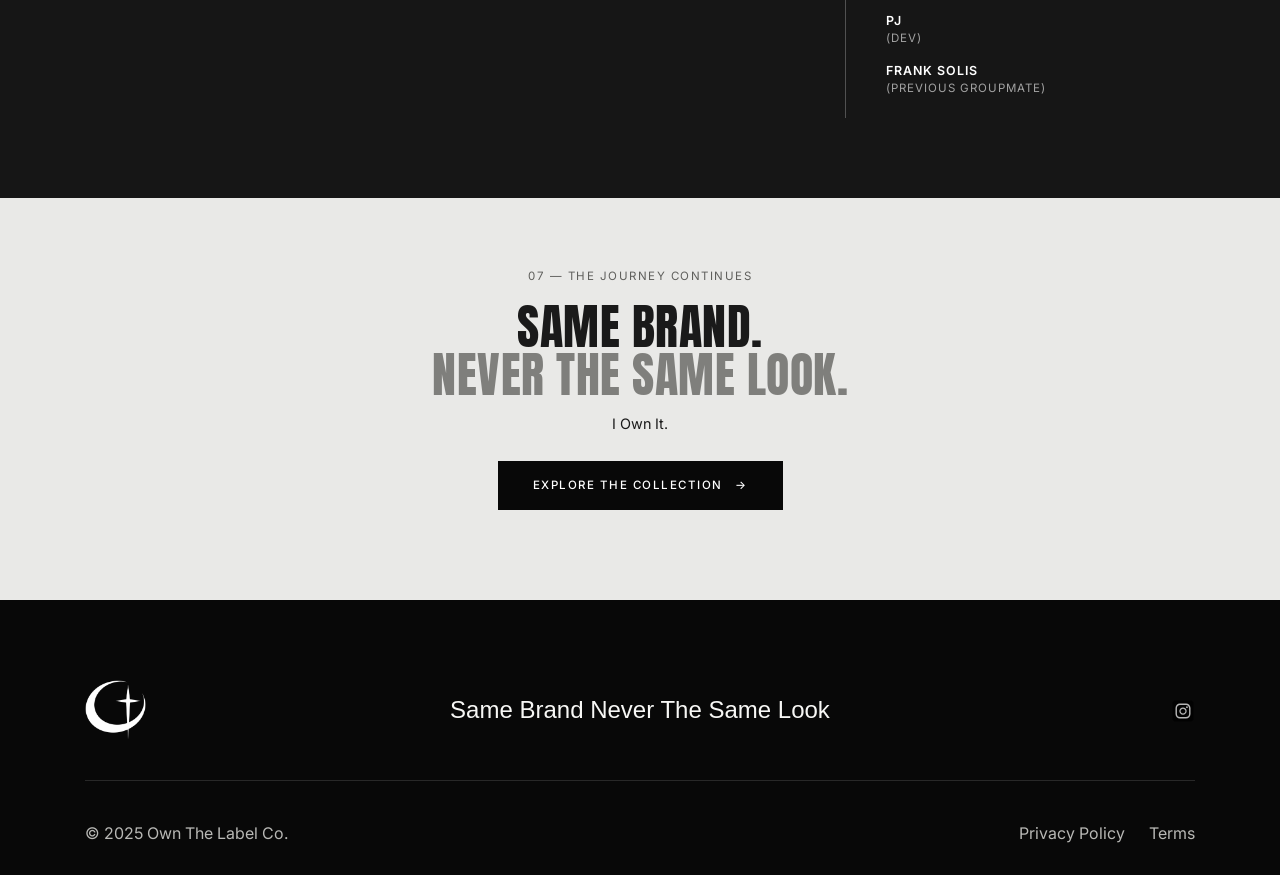
==== commit 90e542d4: "Update brand.html" ====
--- a/brand/brand.html
+++ b/brand/brand.html
@@ -8,7 +8,7 @@
     <link href="https://cdn.jsdelivr.net/npm/bootstrap@4.2.1/dist/css/bootstrap.min.css" rel="stylesheet">
     <link href="https://fonts.googleapis.com/css2?family=Anton&family=Inter:wght@300;400;500;600&display=swap"
         rel="stylesheet">
-    <link rel="stylesheet" href="/style.css">
+    <link rel="stylesheet" href="../style.css">
     <link rel="stylesheet" href="brand.css">
 </head>
 
@@ -16,9 +16,9 @@
     <header>
         <nav class="navbar navbar-expand-xl navbar-light otl-navbar is-scrolled" id="site-header">
             <div class="container-fluid px-3 px-xl-5">
-                <a class="navbar-brand nav-title d-none d-xl-block" href="/index.html">Own The Label<sup>TM</sup></a>
-                <a class="navbar-brand logo order-xl-last" href="/index.html">
-                    <img src="img/logo2.png" alt="Own The Label">
+                <a class="navbar-brand nav-title d-none d-xl-block" href="../index.html">Own The Label<sup>TM</sup></a>
+                <a class="navbar-brand logo order-xl-last" href="../index.html">
+                    <img src="../img/logo2.png" alt="Own The Label">
                 </a>
                 <button class="navbar-toggler" type="button" data-toggle="collapse" data-target="#navbarNav">
                     <span class="navbar-toggler-icon"></span>
@@ -26,16 +26,16 @@
                 <div class="collapse navbar-collapse" id="navbarNav">
                     <ul class="navbar-nav">
                         <li class="nav-item">
-                            <a class="nav-link" href="/index.html">Home</a>
-                        </li>
-                        <li class="nav-item">
-                            <a class="nav-link" href="shop/shop.html">Shop</a>
-                        </li>
-                        <li class="nav-item">
-                            <a class="nav-link active" href="brand/brand.html">Brand</a>
-                        </li>
-                        <li class="nav-item">
-                            <a class="nav-link" href="contact/Contact.html">Contact</a>
+                            <a class="nav-link" href="../index.html">Home</a>
+                        </li>
+                        <li class="nav-item">
+                            <a class="nav-link" href="../shop/shop.html">Shop</a>
+                        </li>
+                        <li class="nav-item">
+                            <a class="nav-link active" href="../brand/brand.html">Brand</a>
+                        </li>
+                        <li class="nav-item">
+                            <a class="nav-link" href="../contact/Contact.html">Contact</a>
                         </li>
                     </ul>
                 </div>
@@ -63,7 +63,7 @@
                     </div>
                     <div class="col-lg-7 d-flex">
                         <div class="img-box img-hero">
-                            <img src="img/otl1.jpg" alt="Hoodie back shot">
+                            <img src="../img/otl1.jpg" alt="Hoodie back shot">
                         </div>
                     </div>
                 </div>
@@ -77,22 +77,22 @@
                         <div class="row">
                             <div class="col-6 mb-3">
                                 <div class="img-box img-tile">
-                                    <img src="img/idea1.jpg" alt="Hoodie detail">
-                                </div>
-                            </div>
-                            <div class="col-6 mb-3">
-                                <div class="img-box img-tile">
-                                    <img src="img/idea2.jpg" alt="Tees on rack">
-                                </div>
-                            </div>
-                            <div class="col-6 mb-3">
-                                <div class="img-box img-tile">
-                                    <img src="img/idea3.jpg" alt="Laptop / code">
-                                </div>
-                            </div>
-                            <div class="col-6 mb-3">
-                                <div class="img-box img-tile">
-                                    <img src="img/idea4.jpg" alt="Woven label">
+                                    <img src="../img/idea1.jpg" alt="Hoodie detail">
+                                </div>
+                            </div>
+                            <div class="col-6 mb-3">
+                                <div class="img-box img-tile">
+                                    <img src="../img/idea2.jpg" alt="Tees on rack">
+                                </div>
+                            </div>
+                            <div class="col-6 mb-3">
+                                <div class="img-box img-tile">
+                                    <img src="../img/idea3.jpg" alt="Laptop / code">
+                                </div>
+                            </div>
+                            <div class="col-6 mb-3">
+                                <div class="img-box img-tile">
+                                    <img src="../img/idea4.jpg" alt="Woven label">
                                 </div>
                             </div>
                         </div>
@@ -189,7 +189,7 @@
                     </div>
                     <div class="col-lg-6 offset-lg-1">
                         <div class="img-box img-wide">
-                            <img src="img/otl2.jpg" alt="Workspace with laptop, notes, and OTL tumbler">
+                            <img src="../img/otl2.jpg" alt="Workspace with laptop, notes, and OTL tumbler">
                         </div>
                     </div>
                 </div>
@@ -232,7 +232,7 @@
         </section>
 
         <section id="brand-cta">
-            <img src="img/logo-star.png" alt="" class="faint-star">
+            <img src="../img/logo-star.png" alt="" class="faint-star">
             <div class="container text-center">
                 <p class="small-label">07 — THE JOURNEY CONTINUES</p>
                 <h2 class="brand-title cta-title">
@@ -240,7 +240,7 @@
                     <span class="gray-line">Never the same look.</span>
                 </h2>
                 <p class="cta-sub">I Own It.</p>
-                <a href="shop/shop.html" class="btn brand-btn">EXPLORE THE COLLECTION <span class="arrow">→</span></a>
+                <a href="../shop/shop.html" class="btn brand-btn">EXPLORE THE COLLECTION <span class="arrow">→</span></a>
             </div>
         </section>
     </main>
@@ -249,8 +249,8 @@
         <div class="container">
             <div class="row align-items-center">
                 <div class="col-md-3">
-                    <a href="/index.html" class="footer-logo">
-                        <img src="/img/logo3.png" alt="Own The Label">
+                    <a href="../index.html" class="footer-logo">
+                        <img src="../img/logo3.png" alt="Own The Label">
                     </a>
                 </div>
                 <div class="col-md-6 text-center">
@@ -261,7 +261,7 @@
                 <div class="col-md-3 text-right">
                     <div class="social-icons">
                         <a href="https://instagram.com/ownthelabel.co" aria-label="Instagram">
-                            <img src="img/instagram-logo-facebook-svgrepo-com.svg" alt="Instagram" class="social-icon">
+                            <img src="../img/instagram-logo-facebook-svgrepo-com.svg" alt="Instagram" class="social-icon">
                         </a>
                     </div>
                 </div>
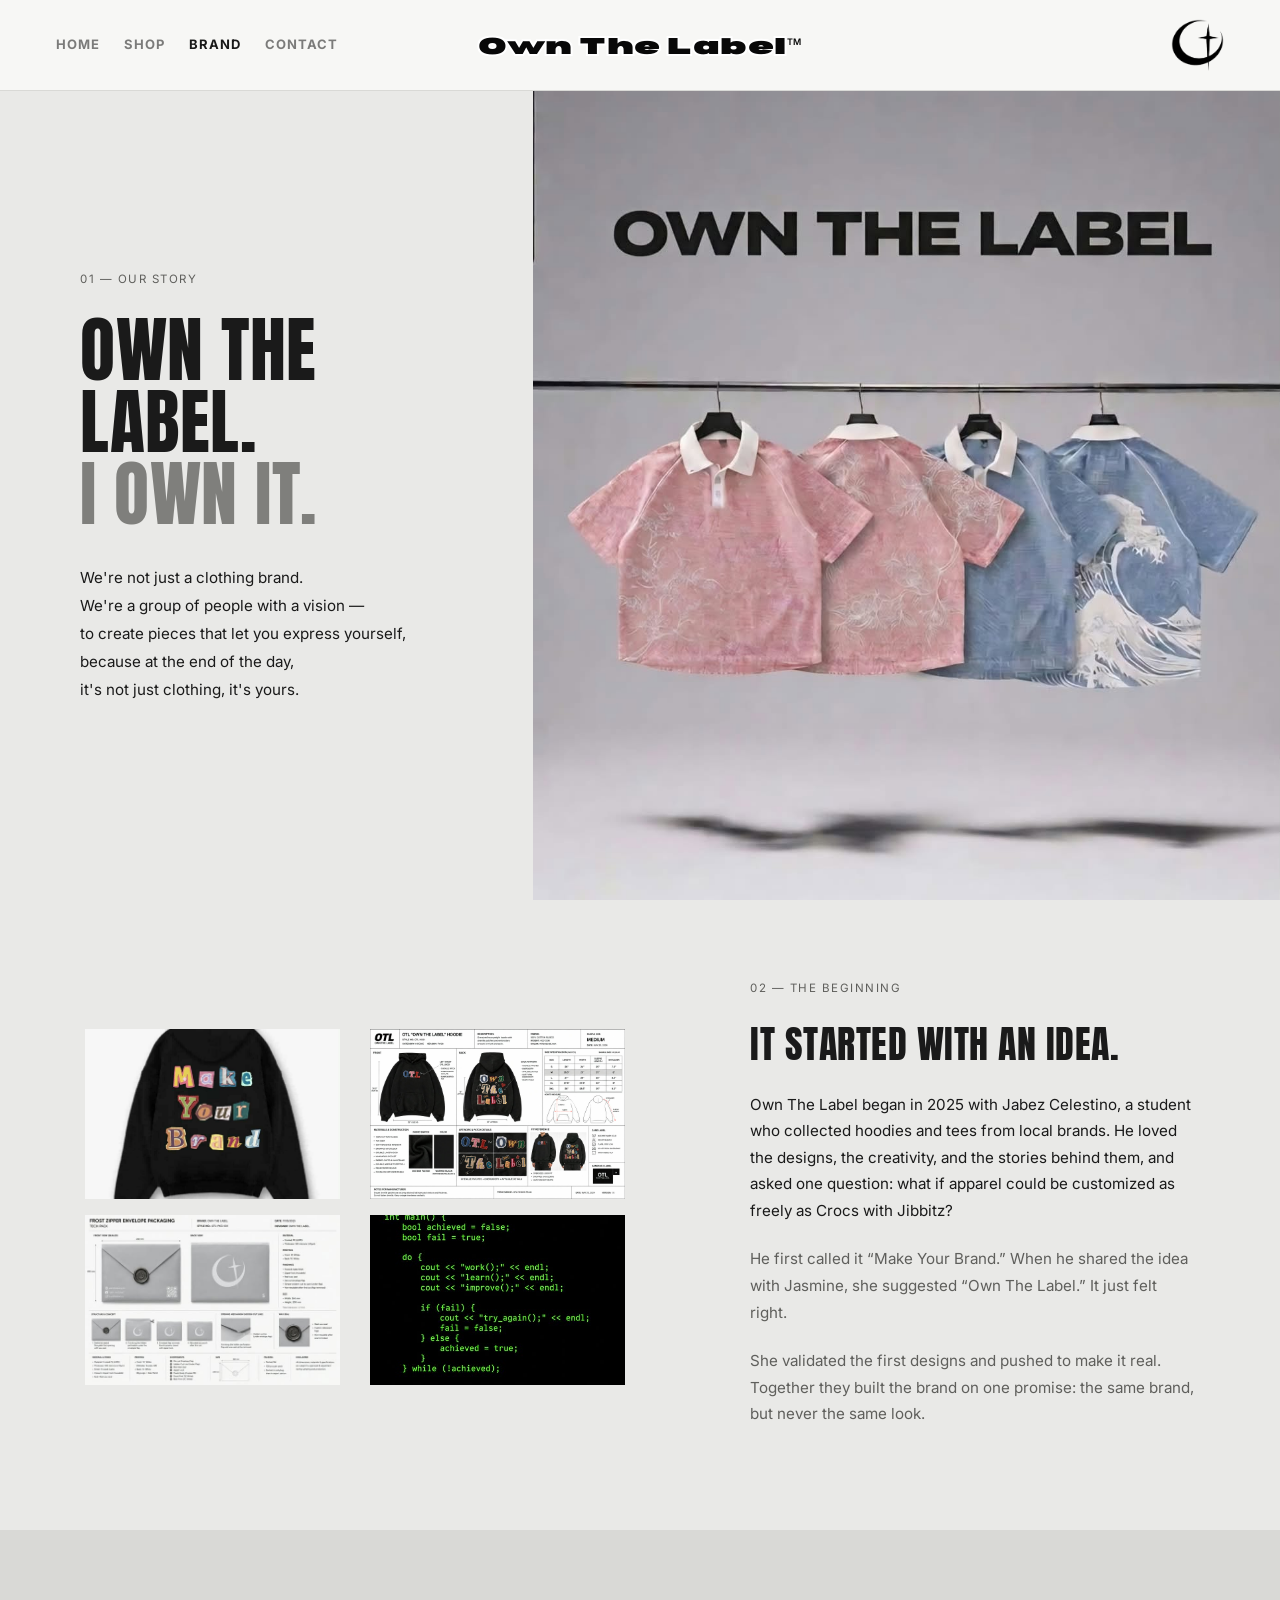
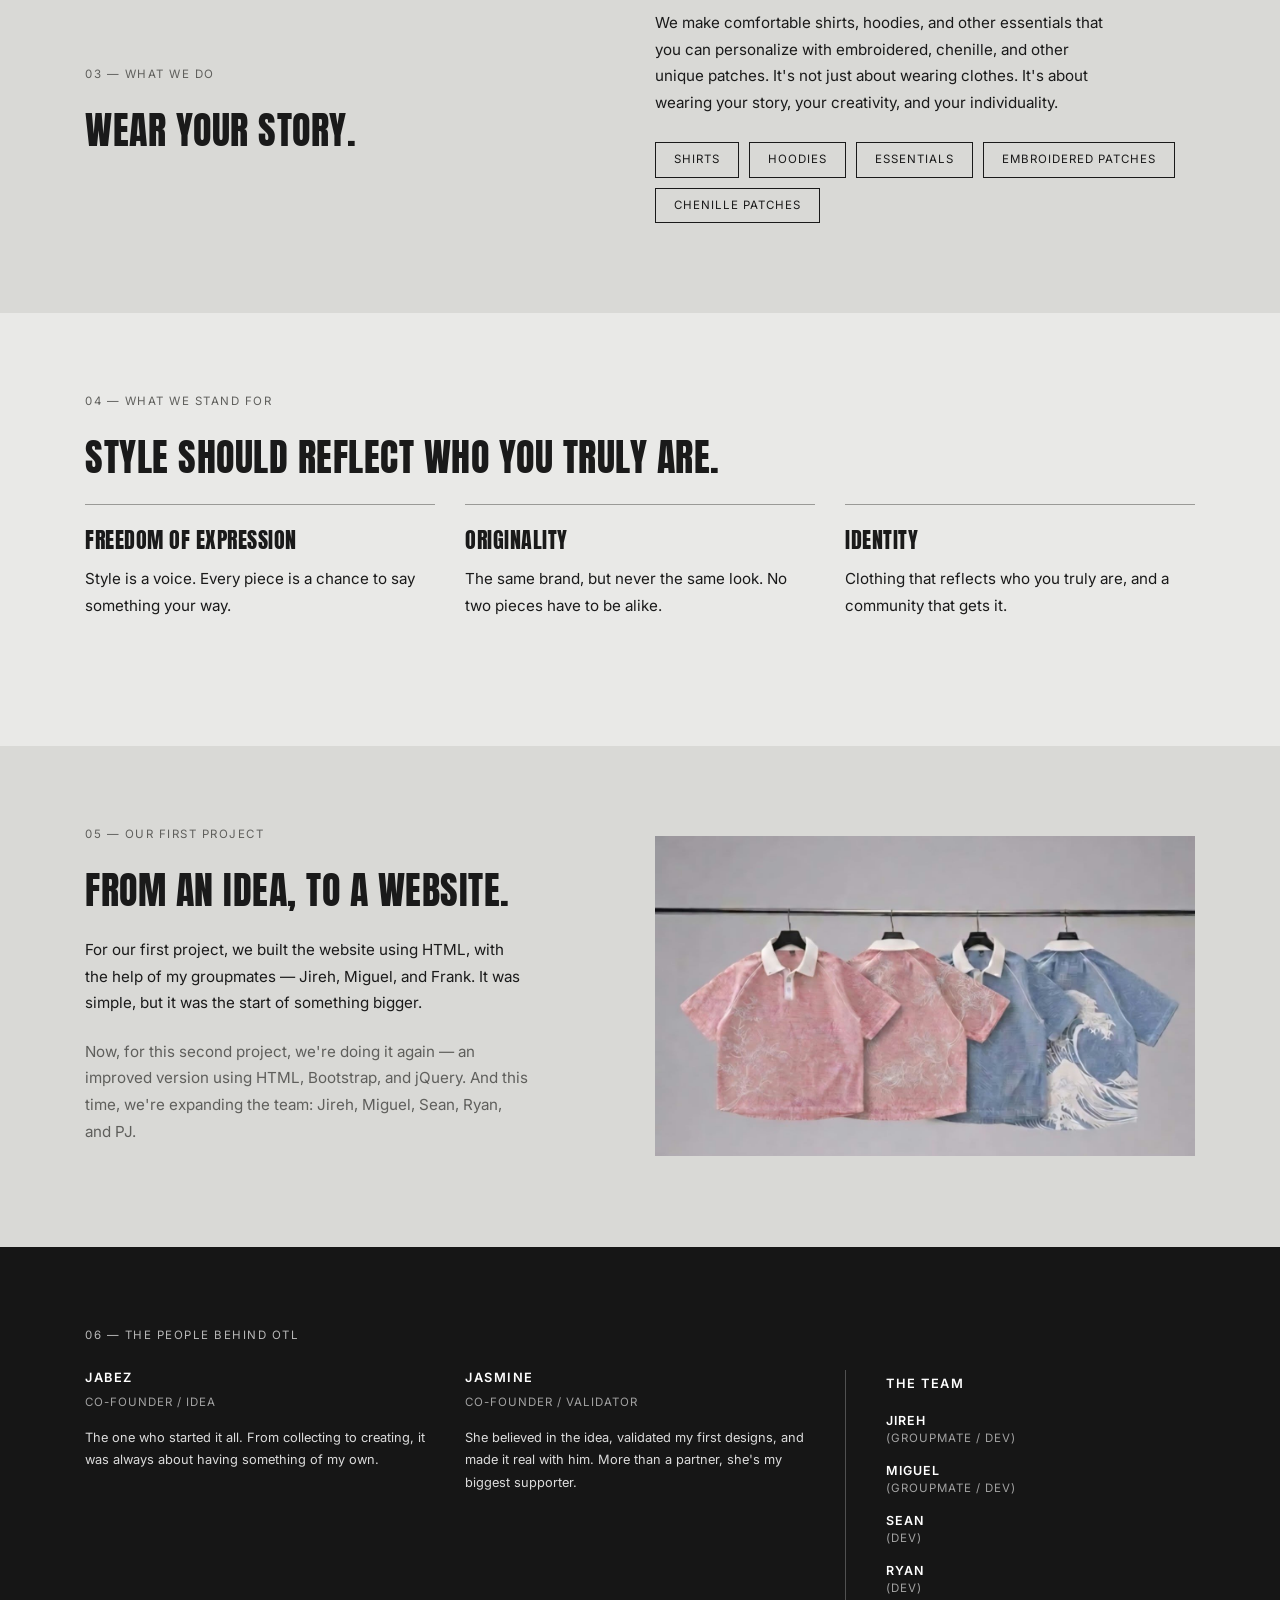
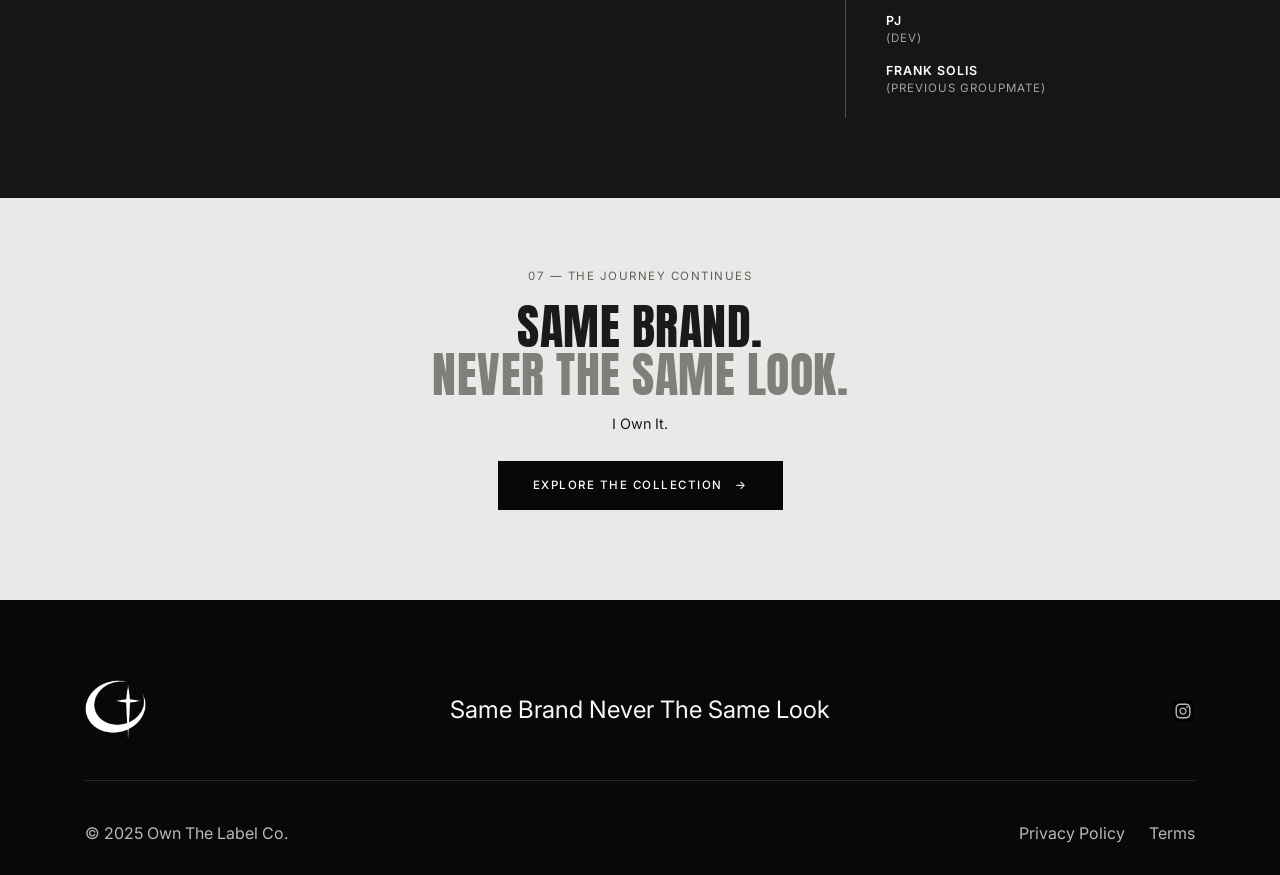
==== commit a3c3bedf: "Remove unused API files and add new files for contact and order management; update various HTML and " ====
--- a/brand/brand.html
+++ b/brand/brand.html
@@ -281,7 +281,7 @@
         </div>
     </footer>
 
-    <script src="https://code.jquery.com/jquery-3.3.1.slim.min.js"></script>
+    <script src="https://code.jquery.com/jquery-3.3.1.min.js"></script>
     <script src="https://cdn.jsdelivr.net/npm/bootstrap@4.2.1/dist/js/bootstrap.bundle.min.js"></script>
 </body>
 
--- a/style.css
+++ b/style.css
@@ -1,6 +1,11 @@
 @font-face {
     font-family: 'Bernoru Expanded';
     src: url('fonts/bernoru-blackultraexpanded.otf') format('opentype');
+}
+
+@font-face {
+    font-family: 'Brice Semi Expanded';
+    src: url('fonts/your-brice-semi-expanded-file-name.otf') format('opentype');
 }
 
 :root {
@@ -277,7 +282,7 @@
 }
 
 .section-title {
-    font-family: 'Brice Semi Expanded', sans-serif;
+    font-family: 'Inter', sans-serif;
     color: var(--otl-black);
     text-transform: uppercase;
     margin-bottom: 1rem;
@@ -447,7 +452,7 @@
 
 .footer-tagline {
     color: var(--otl-white);
-    font-family: 'Brice Semi Expanded', sans-serif;
+    font-family: 'Inter', sans-serif;
     font-size: 1.5rem;
     margin: 0;
 }
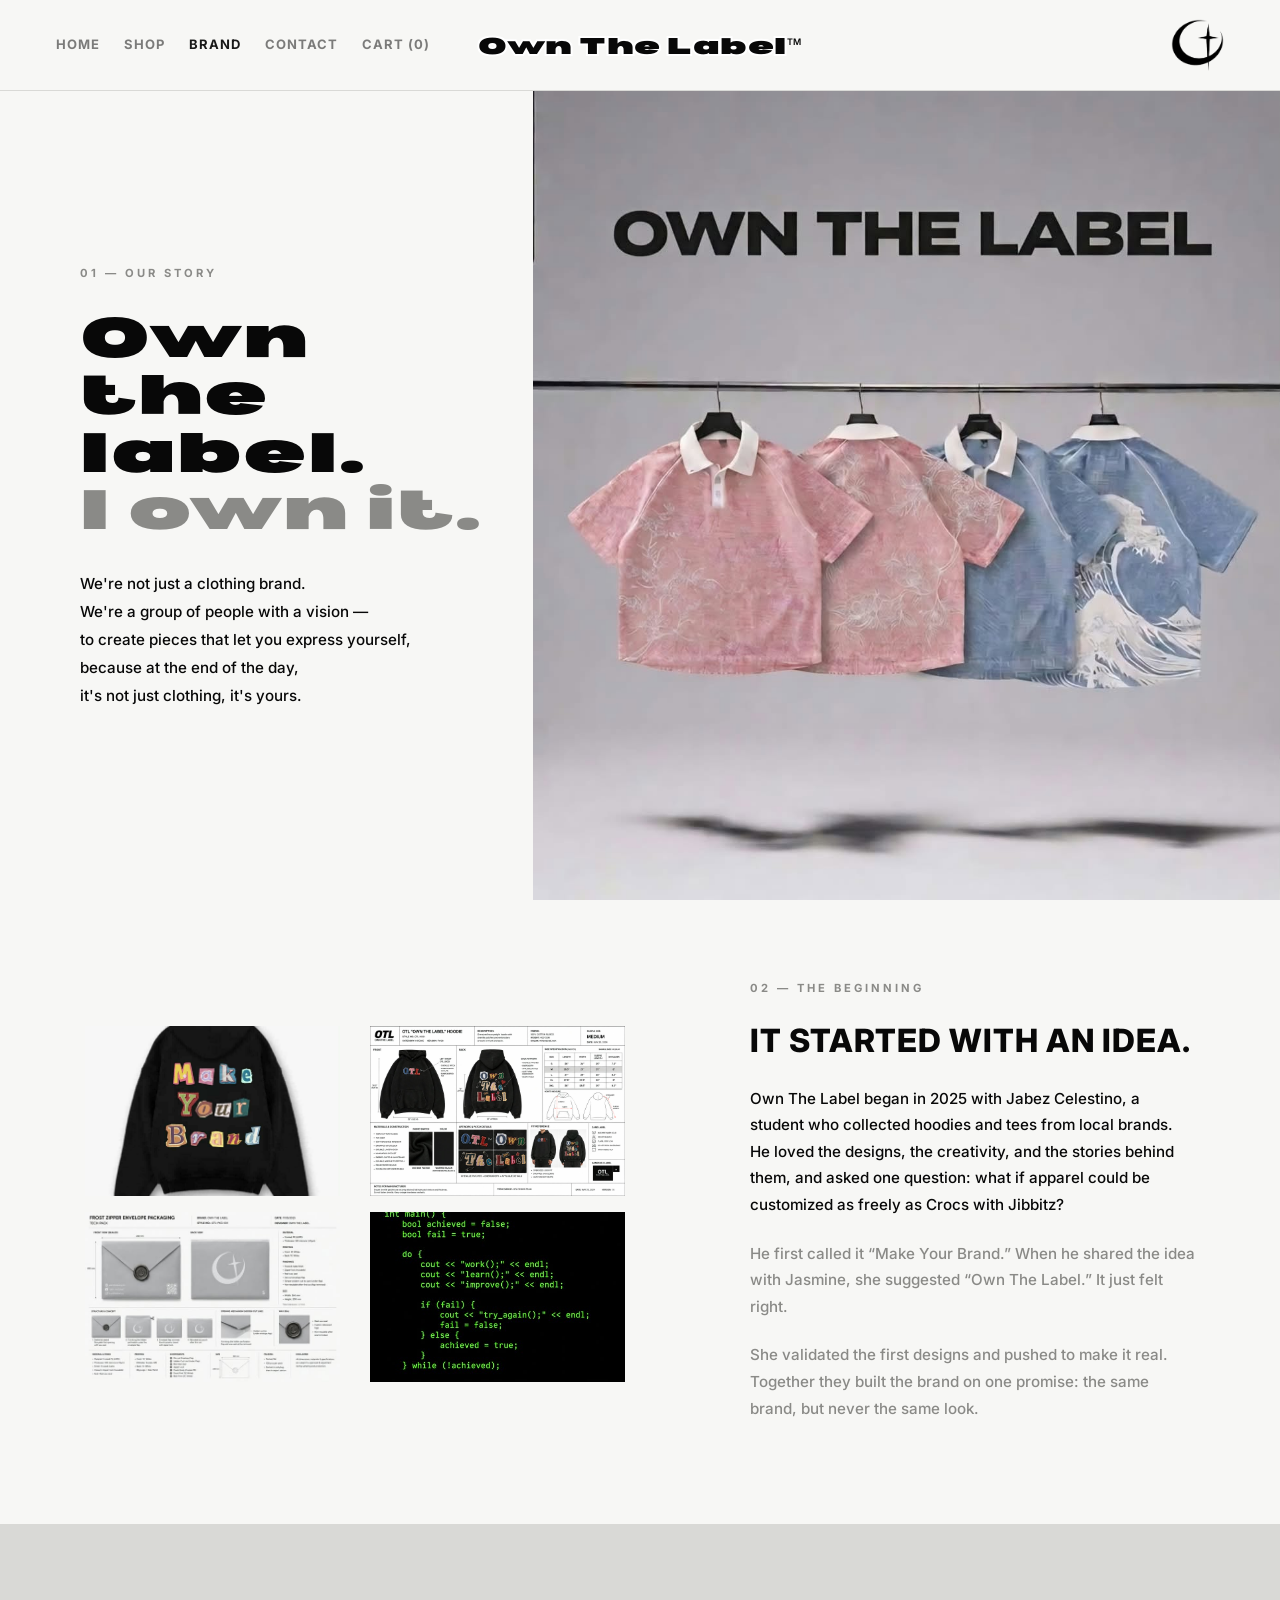
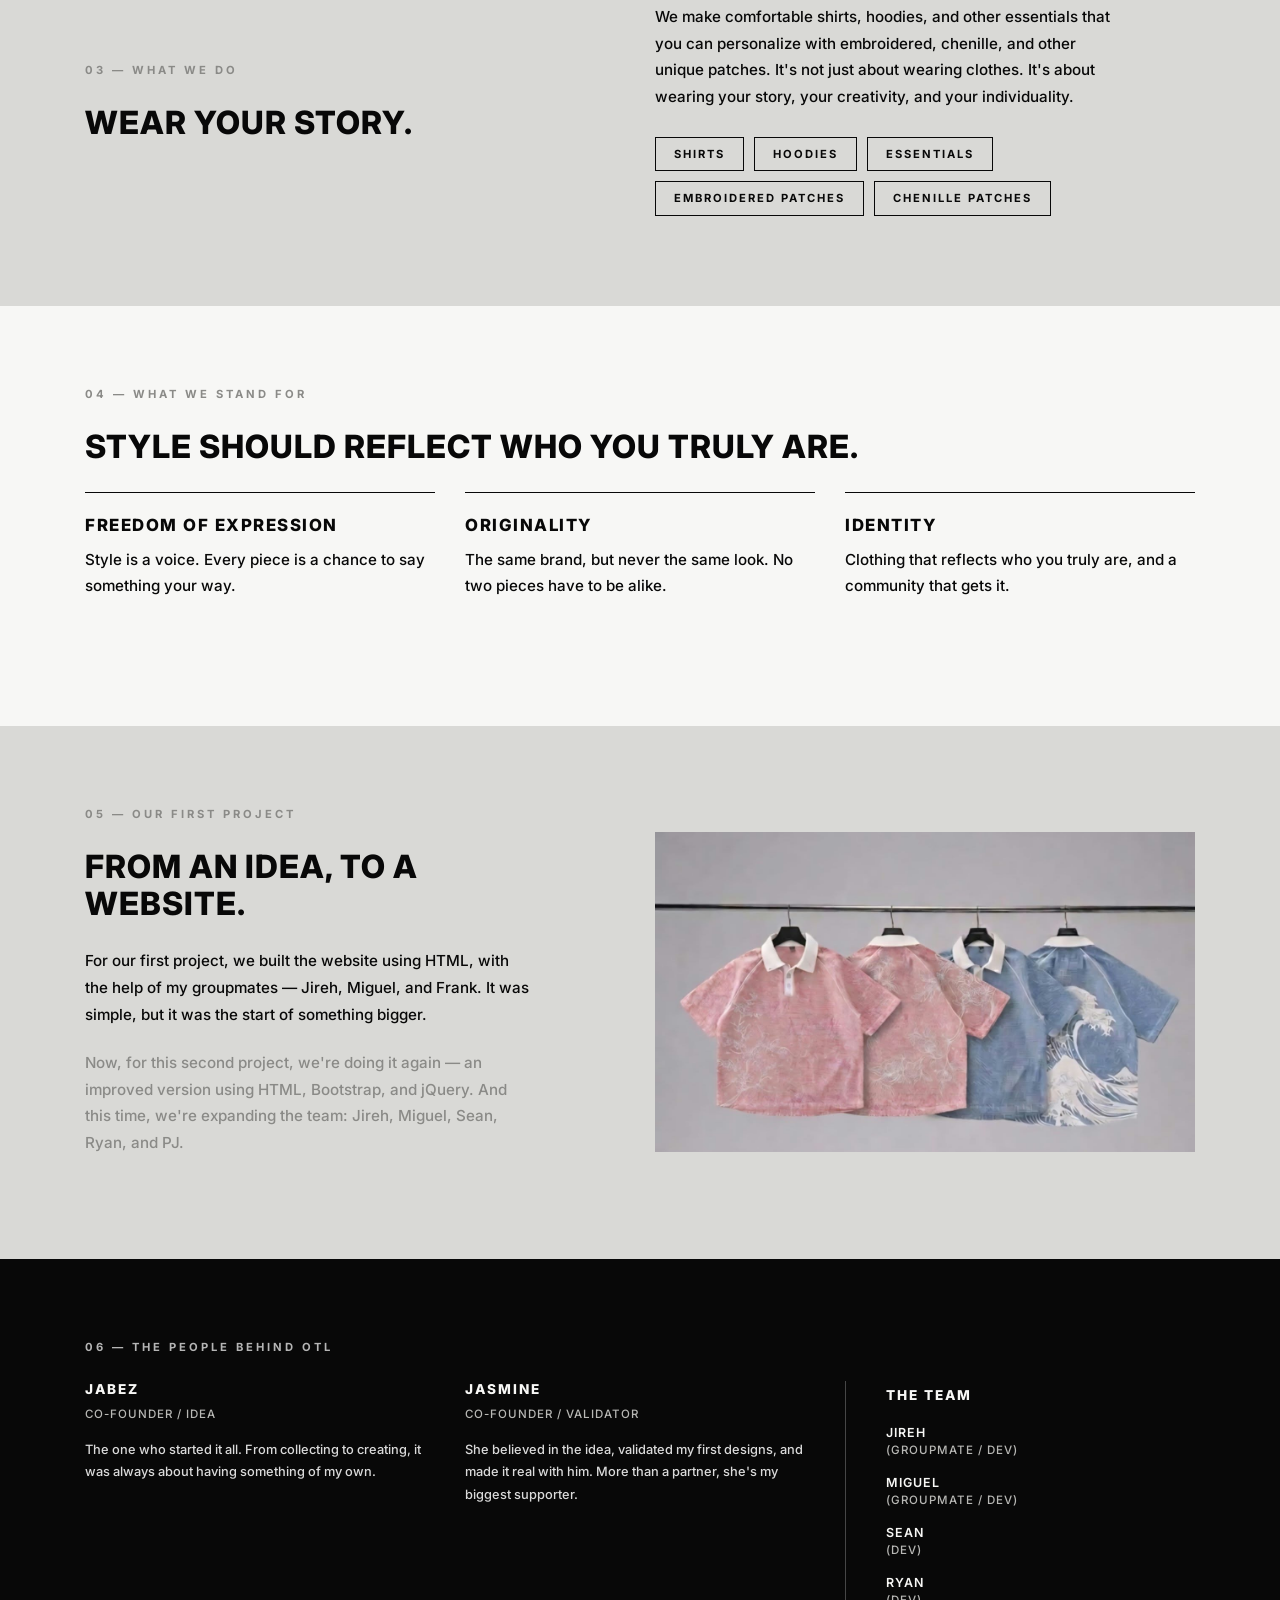
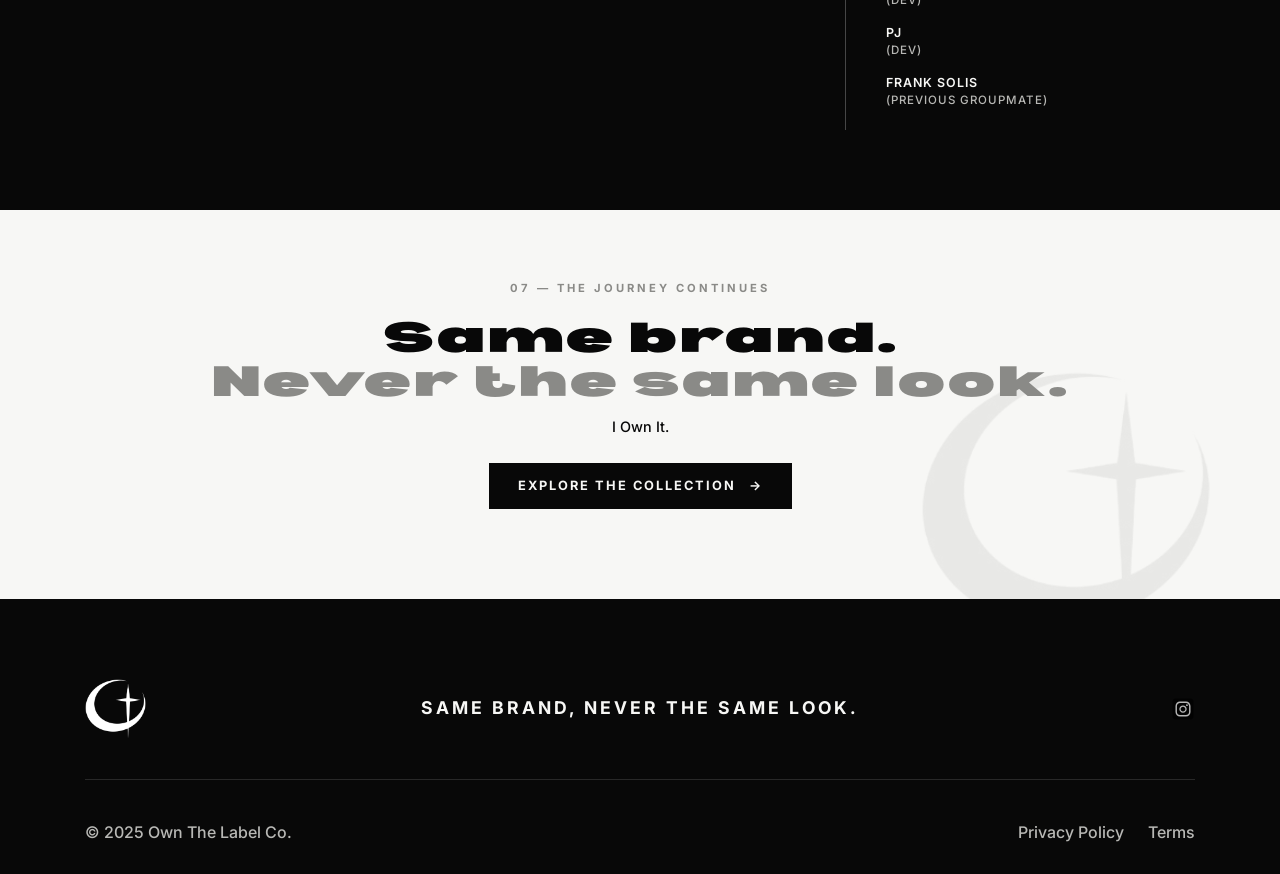
==== commit a4642949: "Enhance shop page layout and styling; add cart link, update navbar, and improve CSS variables for be" ====
--- a/brand/brand.html
+++ b/brand/brand.html
@@ -6,7 +6,7 @@
     <meta name="viewport" content="width=device-width, initial-scale=1.0">
     <title>Brand | Own The Label Co.</title>
     <link href="https://cdn.jsdelivr.net/npm/bootstrap@4.2.1/dist/css/bootstrap.min.css" rel="stylesheet">
-    <link href="https://fonts.googleapis.com/css2?family=Anton&family=Inter:wght@300;400;500;600&display=swap"
+    <link href="https://fonts.googleapis.com/css2?family=Inter:wght@300;400;500;600;700;800&display=swap"
         rel="stylesheet">
     <link rel="stylesheet" href="../style.css">
     <link rel="stylesheet" href="brand.css">
@@ -20,7 +20,7 @@
                 <a class="navbar-brand logo order-xl-last" href="../index.html">
                     <img src="../img/logo2.png" alt="Own The Label">
                 </a>
-                <button class="navbar-toggler" type="button" data-toggle="collapse" data-target="#navbarNav">
+                <button class="navbar-toggler" type="button" data-toggle="collapse" data-target="#navbarNav" aria-label="Toggle navigation">
                     <span class="navbar-toggler-icon"></span>
                 </button>
                 <div class="collapse navbar-collapse" id="navbarNav">
@@ -36,6 +36,9 @@
                         </li>
                         <li class="nav-item">
                             <a class="nav-link" href="../contact/Contact.html">Contact</a>
+                        </li>
+                        <li class="nav-item nav-cart">
+                            <a class="nav-link" href="../checkout/checkout.html">Cart (<span class="cart-count">0</span>)</a>
                         </li>
                     </ul>
                 </div>
@@ -232,7 +235,7 @@
         </section>
 
         <section id="brand-cta">
-            <img src="../img/logo-star.png" alt="" class="faint-star">
+            <img src="../img/logo2.png" alt="" class="faint-star">
             <div class="container text-center">
                 <p class="small-label">07 — THE JOURNEY CONTINUES</p>
                 <h2 class="brand-title cta-title">
@@ -240,7 +243,7 @@
                     <span class="gray-line">Never the same look.</span>
                 </h2>
                 <p class="cta-sub">I Own It.</p>
-                <a href="../shop/shop.html" class="btn brand-btn">EXPLORE THE COLLECTION <span class="arrow">→</span></a>
+                <a href="../shop/shop.html" class="btn btn-otl brand-btn">EXPLORE THE COLLECTION <span class="arrow">→</span></a>
             </div>
         </section>
     </main>
@@ -254,13 +257,11 @@
                     </a>
                 </div>
                 <div class="col-md-6 text-center">
-                    <p class="footer-tagline">
-                        Same Brand Never The Same Look
-                    </p>
+                    <p class="footer-tagline">Same Brand, Never The Same Look.</p>
                 </div>
                 <div class="col-md-3 text-right">
                     <div class="social-icons">
-                        <a href="https://instagram.com/ownthelabel.co" aria-label="Instagram">
+                        <a href="https://instagram.com/ownthelabel.co" aria-label="Instagram" target="_blank" rel="noopener">
                             <img src="../img/instagram-logo-facebook-svgrepo-com.svg" alt="Instagram" class="social-icon">
                         </a>
                     </div>
@@ -269,9 +270,7 @@
             <hr>
             <div class="row">
                 <div class="col-md-6">
-                    <p class="copyright">
-                        © 2025 Own The Label Co.
-                    </p>
+                    <p class="copyright">© 2025 Own The Label Co.</p>
                 </div>
                 <div class="col-md-6 text-right">
                     <a href="#">Privacy Policy</a>
@@ -283,6 +282,7 @@
 
     <script src="https://code.jquery.com/jquery-3.3.1.min.js"></script>
     <script src="https://cdn.jsdelivr.net/npm/bootstrap@4.2.1/dist/js/bootstrap.bundle.min.js"></script>
+    <script src="../js/shared.js"></script>
 </body>
 
 </html>
--- a/style.css
+++ b/style.css
@@ -1,580 +1,840 @@
-@font-face {
-    font-family: 'Bernoru Expanded';
-    src: url('fonts/bernoru-blackultraexpanded.otf') format('opentype');
-}
-
-@font-face {
-    font-family: 'Brice Semi Expanded';
-    src: url('fonts/your-brice-semi-expanded-file-name.otf') format('opentype');
-}
-
-:root {
-    --otl-white: #F7F7F5;
-    --otl-black: #080808;
-    --concrete: #D9D9D6;
-    --cool-gray: #8A8A87;
-    --chrome: #B8B8B5;
-}
-
-* {
-    margin: 0;
-    padding: 0;
-    box-sizing: border-box;
-}
-
-body {
-    background: var(--otl-white);
-    color: var(--otl-black);
-    font-family: 'Inter', sans-serif;
-    overflow-x: hidden;
-    font-weight: 500;
-}
-
-a {
-    text-decoration: none;
-}
-
-.otl-navbar {
-    position: fixed;
-    top: 0;
-    left: 0;
-    width: 100%;
-    z-index: 100;
-    background-color: rgba(247, 247, 245, 0);
-    border-bottom: 1px solid transparent;
-    padding: 18px 0;
-    transition: background-color .3s ease, border-color .3s ease;
-}
-
-.otl-navbar.is-scrolled {
-    background-color: var(--otl-white);
-    border-bottom: 1px solid var(--concrete);
-}
-
-.otl-navbar .container-fluid {
-    position: relative;
-    display: flex;
-    align-items: center;
-    justify-content: space-between;
-    min-height: 54px;
-}
-
-.otl-navbar .logo {
-    color: var(--otl-black);
-    font-size: 32px;
-    font-weight: 800;
-    letter-spacing: 2px;
-    line-height: 54px;
-    padding: 0;
-    margin-right: 8px;
-}
-
-.otl-navbar .navbar-brand img {
-    display: block;
-    height: 52px;
-    width: auto;
-}
-
-.otl-navbar .logo sup {
-    font-size: 10px;
-    top: -1em;
-}
-
-.otl-navbar .navbar-nav {
-    gap: 8px;
-}
-
-.otl-navbar .nav-link {
-    color: var(--cool-gray);
-    font-size: 13px;
-    font-weight: 700;
-    text-transform: uppercase;
-    letter-spacing: 1px;
-    transition: .3s ease;
-}
-
-.otl-navbar .nav-link:hover {
-    color: var(--otl-black);
-}
-
-.otl-navbar .nav-link.active {
-    color: var(--otl-black);
-    font-weight: 700;
-}
-
-.otl-navbar .navbar-toggler {
-    border: 1px solid var(--concrete);
-}
-
-.otl-navbar .navbar-toggler:focus {
-    box-shadow: none;
-}
-
-.otl-navbar .nav-title {
-    color: var(--otl-black);
-    font-family: 'Bernoru Expanded', sans-serif;
-    font-size: 1.4rem;
-    font-weight: normal;
-    -webkit-text-stroke: 4px #fff;
-    paint-order: stroke fill;
-    letter-spacing: .5px;
-    line-height: 54px;
-    padding: 0;
-    white-space: nowrap;
-}
-
-.otl-navbar .nav-title sup {
-    -webkit-text-stroke: 0;
-    font-family: 'Inter', sans-serif;
-    font-size: 0.4em;
-    font-weight: 600;
-    top: -1em;
-}
-
-@media (min-width: 1200px) {
-    .otl-navbar .nav-title {
-        position: absolute;
-        left: 50%;
-        top: 50%;
-        transform: translate(-50%, -50%);
-        margin: 0;
-    }
-}
-
-@media (max-width: 1199px) {
-    .otl-navbar .navbar-nav {
-        gap: 5px;
-        margin-top: 15px;
-    }
-
-    .otl-navbar .nav-link {
-        padding: 10px 0;
-    }
-
-    .otl-navbar .logo {
-        font-size: 28px;
-    }
-
-    .otl-navbar .navbar-brand img {
-        height: 42px;
-    }
-}
-
-#hero {
-    background: var(--otl-white);
-    min-height: 100vh;
-    position: relative;
-    overflow: hidden;
-}
-
-.hero-image-wrapper {
-    position: relative;
-    height: 100vh;
-}
-
-.hero-image {
-    width: 100%;
-    height: 100%;
-    object-fit: contain;
-    object-position: center;
-}
-
-.hero-overlay {
-    position: absolute;
-    top: 50%;
-    left: 50%;
-    transform: translate(-50%, -50%);
-    width: 100%;
-    text-align: center;
-}
-
-.hero-title {
-    position: fixed;
-    left: 50%;
-    top: 50%;
-    transform: translate(-50%, -50%) scale(1);
-    transform-origin: center center;
-    font-family: 'Bernoru Expanded', sans-serif;
-    font-size: 5rem;
-    font-weight: normal;
-    color: var(--otl-black);
-    -webkit-text-stroke: 5px #fff;
-    paint-order: stroke fill;
-    letter-spacing: 2px;
-    white-space: nowrap;
-    will-change: transform, top;
-    z-index: 101;
-}
-
-.hero-title sup {
-    -webkit-text-stroke: 0;
-    font-family: 'Inter', sans-serif;
-    font-size: 0.4em;
-    font-weight: 600;
-    top: -1em;
-}
-
-.featured-collection {
-    padding: 100px 0;
-}
-
-.hero-tagline {
-    color: var(--cool-gray);
-    font-size: .9rem;
-    letter-spacing: 4px;
-    text-transform: uppercase;
-    margin-top: 130px;
-}
-
-.scroll-indicator {
-    position: absolute;
-    bottom: 70px;
-    left: 50%;
-    transform: translateX(-50%);
-    font-size: .75rem;
-    color: var(--cool-gray);
-    letter-spacing: 3px;
-    text-transform: uppercase;
-}
-
-.brand-strip {
-    overflow: hidden;
-    padding: 14px 0;
-    background: #080808;
-    color: #ffffff;
-    font-size: 0.7rem;
-    font-weight: 500;
-    letter-spacing: 1.5px;
-    text-transform: uppercase;
-}
-
-#hero .brand-strip {
-    position: absolute;
-    left: 0;
-    bottom: 0;
-    width: 100%;
-}
-
-.strip-track {
-    display: flex;
-    width: max-content;
-    animation: strip-move 30s linear infinite;
-}
-
-.strip-group {
-    display: flex;
-    flex-shrink: 0;
-}
-
-.strip-group span {
-    margin: 0 50px;
-    white-space: nowrap;
-}
-
-@keyframes strip-move {
-    from {
-        transform: translateX(-50%);
-    }
-
-    to {
-        transform: translateX(0);
-    }
-}
-
-.section-title {
-    font-family: 'Inter', sans-serif;
-    color: var(--otl-black);
-    text-transform: uppercase;
-    margin-bottom: 1rem;
-}
-
-.section-subtitle {
-    color: var(--cool-gray);
-}
-
-.btn-otl,
-.btn-outline-otl {
-    padding: 12px 28px;
-    text-transform: uppercase;
-    letter-spacing: 1px;
-    transition: .3s ease;
-}
-
-.btn-otl {
-    background: var(--otl-black);
-    color: var(--otl-white);
-    border: none;
-}
-
-.btn-otl:hover {
-    background: #222;
-    color: var(--otl-white);
-}
-
-.btn-outline-otl {
-    border: 1px solid var(--otl-black);
-    color: var(--otl-black);
-    background: transparent;
-}
-
-.btn-outline-otl:hover {
-    background: var(--otl-black);
-    color: var(--otl-white);
-}
-
-.featured-collection .card {
-    border-radius: 14px;
-    overflow: hidden;
-    border: none;
-}
-
-#shop-category,
-#brand-story,
-#collectible,
-#our-story {
-    background: var(--otl-white);
-}
-
-#brand-story,
-#collectible,
-#our-story {
-    padding: 120px 0;
-}
-
-#shop-category {
-    padding: 100px 0;
-}
-
-.category-card img,
-.collectible-card img {
-    width: 100%;
-    object-fit: cover;
-}
-
-.category-card img {
-    height: 350px;
-    border-radius: 8px;
-}
-
-.collectible-card img {
-    height: 420px;
-}
-
-.lifestyle {
-    background: none;
-    display: flex;
-    align-items: center;
-    justify-content: center;
-    height: 400px;
-}
-
-.lifestyle img {
-    height: 100%;
-    object-fit: contain;
-    border-radius: 34px;
-}
-
-.category-card,
-.collectible-card {
-    transition: .3s ease;
-}
-
-.category-card {
-    text-align: center;
-    cursor: pointer;
-}
-
-.category-card h3 {
-    margin-top: 15px;
-    font-weight: 600;
-    color: var(--otl-black);
-}
-
-.category-card:hover {
-    transform: translateY(-5px);
-}
-
-.collectible-card {
-    overflow: hidden;
-    border-radius: 8px;
-}
-
-.collectible-card:hover {
-    transform: translateY(-8px);
-}
-
-.brand-symbol img {
-    width: 100%;
-    max-width: 500px;
-    display: block;
-    margin: 0 auto;
-    border-radius: 22px;
-}
-
-.brand-philo {
-    padding: 20px;
-}
-
-.brand-philo .section-title {
-    margin-bottom: 25px;
-}
-
-.brand-philo p {
-    font-size: 1rem;
-    line-height: 1.8;
-    color: var(--cool-gray);
-    margin-bottom: 30px;
-    max-width: 500px;
-}
-
-.otl-story p {
-    color: var(--cool-gray);
-    line-height: 1.8;
-    margin-top: 20px;
-}
-
-#footer {
-    background: var(--otl-black);
-    padding: 80px 0 30px;
-}
-
-.footer-logo {
-    color: var(--otl-white);
-    font-size: 2rem;
-    font-weight: 800;
-}
-
-.footer-logo img {
-    display: block;
-    height: 60px;
-    width: auto;
-}
-
-.footer-tagline {
-    color: var(--otl-white);
-    font-family: 'Inter', sans-serif;
-    font-size: 1.5rem;
-    margin: 0;
-}
-
-.social-icons {
-    display: flex;
-    justify-content: flex-end;
-    align-items: center;
-}
-
-.social-icons a {
-    color: var(--chrome);
-    margin-left: 15px;
-    text-transform: uppercase;
-}
-
-.social-icons a:hover {
-    color: var(--otl-white);
-}
-
-.social-icon {
-    width: 24px;
-    height: 24px;
-    opacity: .7;
-    transition: .3s ease;
-}
-
-.social-icon:hover {
-    opacity: 1;
-    transform: translateY(-2px);
-}
-
-#footer hr {
-    background: rgba(255, 255, 255, .15);
-    margin: 40px 0;
-}
-
-.copyright {
-    color: var(--chrome);
-    margin: 0;
-}
-
-#footer .row:last-child a {
-    color: var(--chrome);
-    margin-left: 20px;
-}
-
-#footer .row:last-child a:hover {
-    color: var(--otl-white);
-}
-
-@media (max-width: 991px) {
-    .hero-title {
-        font-size: 3rem;
-    }
-
-    .featured-collection {
-        padding: 80px 0;
-    }
-
-    #shop-category,
-    #brand-story,
-    #collectible,
-    #our-story {
-        padding: 80px 0;
-    }
-
-    .brand-symbol img {
-        max-width: 100%;
-        margin-bottom: 30px;
-    }
-
-    .lifestyle {
-        height: 350px;
-    }
-
-    .collectible-card img,
-    .category-card img {
-        height: 280px;
-    }
-}
-
-@media (max-width: 576px) {
-    .hero-title {
-        font-size: 2.2rem;
-    }
-
-    .featured-collection {
-        padding: 60px 0;
-    }
-
-    .hero-tagline {
-        font-size: .8rem;
-    }
-
-    #shop-category,
-    #brand-story,
-    #collectible,
-    #our-story {
-        padding: 60px 0;
-    }
-
-    .section-title {
-        font-size: 1.5rem;
-    }
-
-    .lifestyle {
-        height: 220px;
-    }
-
-    .collectible-card img,
-    .category-card img {
-        height: 220px;
-    }
-
-    .featured-collection .card-img-top {
-        height: 320px;
-    }
-}
-
-@media (prefers-reduced-motion: reduce) {
-    .strip-track {
-        animation: none;
-    }
+@font-face {
+    font-family: 'Bernoru Expanded';
+    src: url('fonts/bernoru-blackultraexpanded.otf') format('opentype');
+    font-display: swap;
+}
+
+
+:root {
+    --otl-white: #F7F7F5;
+    --otl-black: #080808;
+    --concrete: #D9D9D6;
+    --cool-gray: #8A8A87;
+    --chrome: #B8B8B5;
+    --surface: #FFFFFF;
+    --placeholder: #EDEDEA;
+    --otl-red: #A53D35;
+    --font-display: 'Bernoru Expanded', 'Arial Black', sans-serif;
+    --font-body: 'Inter', sans-serif;
+}
+
+* {
+    margin: 0;
+    padding: 0;
+    box-sizing: border-box;
+}
+
+body {
+    background: var(--otl-white);
+    color: var(--otl-black);
+    font-family: var(--font-body);
+    overflow-x: hidden;
+    font-weight: 500;
+}
+
+h1, h2, h3, h4, h5, h6, .h1, .h2, .h3, .h4, .h5, .h6 {
+    font-family: var(--font-body);
+}
+
+a {
+    color: var(--otl-black);
+}
+
+a:hover {
+    color: var(--cool-gray);
+}
+
+a {
+    text-decoration: none;
+}
+
+.otl-navbar {
+    position: fixed;
+    top: 0;
+    left: 0;
+    width: 100%;
+    z-index: 100;
+    background-color: rgba(247, 247, 245, 0);
+    border-bottom: 1px solid transparent;
+    padding: 18px 0;
+    transition: background-color .3s ease, border-color .3s ease;
+}
+
+.otl-navbar.is-scrolled {
+    background-color: var(--otl-white);
+    border-bottom: 1px solid var(--concrete);
+}
+
+.otl-navbar .container-fluid {
+    position: relative;
+    display: flex;
+    align-items: center;
+    justify-content: space-between;
+    min-height: 54px;
+}
+
+.otl-navbar .logo {
+    color: var(--otl-black);
+    font-size: 32px;
+    font-weight: 800;
+    letter-spacing: 2px;
+    line-height: 54px;
+    padding: 0;
+    margin-right: 8px;
+}
+
+.otl-navbar .navbar-brand img {
+    display: block;
+    height: 52px;
+    width: auto;
+}
+
+.otl-navbar .logo sup {
+    font-size: 10px;
+    top: -1em;
+}
+
+.otl-navbar .navbar-nav {
+    gap: 8px;
+}
+
+.otl-navbar .nav-link {
+    color: var(--cool-gray);
+    font-size: 13px;
+    font-weight: 700;
+    text-transform: uppercase;
+    letter-spacing: 1px;
+    transition: .3s ease;
+}
+
+.otl-navbar .nav-link:hover {
+    color: var(--otl-black);
+}
+
+.otl-navbar .nav-link.active {
+    color: var(--otl-black);
+    font-weight: 700;
+}
+
+.otl-navbar .navbar-toggler {
+    border: 1px solid var(--concrete);
+}
+
+.otl-navbar .navbar-toggler:focus {
+    box-shadow: none;
+}
+
+.otl-navbar .nav-title {
+    color: var(--otl-black);
+    font-family: var(--font-display);
+    font-size: 1.4rem;
+    font-weight: normal;
+    -webkit-text-stroke: 4px #fff;
+    paint-order: stroke fill;
+    letter-spacing: .5px;
+    line-height: 54px;
+    padding: 0;
+    white-space: nowrap;
+}
+
+.otl-navbar .nav-title sup {
+    -webkit-text-stroke: 0;
+    font-family: var(--font-body);
+    font-size: 0.4em;
+    font-weight: 600;
+    top: -1em;
+}
+
+@media (min-width: 1200px) {
+    .otl-navbar .nav-title {
+        position: absolute;
+        left: 50%;
+        top: 50%;
+        transform: translate(-50%, -50%);
+        margin: 0;
+    }
+}
+
+@media (max-width: 1199px) {
+    .otl-navbar .navbar-nav {
+        gap: 5px;
+        margin-top: 15px;
+    }
+
+    .otl-navbar .nav-link {
+        padding: 10px 0;
+    }
+
+    .otl-navbar .logo {
+        font-size: 28px;
+    }
+
+    .otl-navbar .navbar-brand img {
+        height: 42px;
+    }
+}
+
+#hero {
+    background: var(--otl-white);
+    min-height: 100vh;
+    position: relative;
+    overflow: hidden;
+}
+
+.hero-image-wrapper {
+    position: relative;
+    height: 100vh;
+}
+
+.hero-image {
+    width: 100%;
+    height: 100%;
+    object-fit: contain;
+    object-position: center;
+}
+
+.hero-overlay {
+    position: absolute;
+    top: 50%;
+    left: 50%;
+    transform: translate(-50%, -50%);
+    width: 100%;
+    text-align: center;
+}
+
+.hero-title {
+    position: fixed;
+    left: 50%;
+    top: 50%;
+    transform: translate(-50%, -50%) scale(1);
+    transform-origin: center center;
+    font-family: var(--font-display);
+    font-size: 5rem;
+    font-weight: normal;
+    color: var(--otl-black);
+    -webkit-text-stroke: 5px #fff;
+    paint-order: stroke fill;
+    letter-spacing: 2px;
+    white-space: nowrap;
+    will-change: transform, top;
+    z-index: 101;
+}
+
+.hero-title sup {
+    -webkit-text-stroke: 0;
+    font-family: var(--font-body);
+    font-size: 0.4em;
+    font-weight: 600;
+    top: -1em;
+}
+
+.featured-collection {
+    padding: 100px 0;
+}
+
+.hero-tagline {
+    color: var(--cool-gray);
+    font-size: .9rem;
+    letter-spacing: 4px;
+    text-transform: uppercase;
+    margin-top: 130px;
+}
+
+.scroll-indicator {
+    position: absolute;
+    bottom: 70px;
+    left: 50%;
+    transform: translateX(-50%);
+    font-size: .75rem;
+    color: var(--cool-gray);
+    letter-spacing: 3px;
+    text-transform: uppercase;
+}
+
+.brand-strip {
+    overflow: hidden;
+    padding: 14px 0;
+    background: var(--otl-black);
+    color: var(--surface);
+    font-size: 0.7rem;
+    font-weight: 500;
+    letter-spacing: 1.5px;
+    text-transform: uppercase;
+}
+
+#hero .brand-strip {
+    position: absolute;
+    left: 0;
+    bottom: 0;
+    width: 100%;
+}
+
+.strip-track {
+    display: flex;
+    width: max-content;
+    animation: strip-move 30s linear infinite;
+}
+
+.strip-group {
+    display: flex;
+    flex-shrink: 0;
+}
+
+.strip-group span {
+    margin: 0 50px;
+    white-space: nowrap;
+}
+
+@keyframes strip-move {
+    from {
+        transform: translateX(-50%);
+    }
+
+    to {
+        transform: translateX(0);
+    }
+}
+
+.section-title {
+    font-family: var(--font-body);
+    font-weight: 800;
+    letter-spacing: 1px;
+    color: var(--otl-black);
+    text-transform: uppercase;
+    margin-bottom: 1rem;
+}
+
+.section-subtitle {
+    color: var(--cool-gray);
+}
+
+.btn-otl,
+.btn-outline-otl {
+    padding: 12px 28px;
+    border-radius: 0;
+    font-size: .8rem;
+    font-weight: 700;
+    text-transform: uppercase;
+    letter-spacing: 2px;
+    transition: .3s ease;
+}
+
+.btn-otl {
+    background: var(--otl-black);
+    color: var(--otl-white);
+    border: 1px solid var(--otl-black);
+}
+
+.btn-otl:hover,
+.btn-otl:focus {
+    background: transparent;
+    color: var(--otl-black);
+    box-shadow: none;
+}
+
+.btn-otl:disabled,
+.btn-otl:disabled:hover {
+    background: var(--chrome);
+    border-color: var(--chrome);
+    color: var(--surface);
+    cursor: not-allowed;
+}
+
+.btn-outline-otl,
+.btn-outline-dark {
+    border: 1px solid var(--otl-black);
+    border-radius: 0;
+    color: var(--otl-black);
+    background: transparent;
+}
+
+.btn-outline-otl:hover,
+.btn-outline-dark:hover {
+    background: var(--otl-black);
+    border-color: var(--otl-black);
+    color: var(--otl-white);
+}
+
+.btn-sm.btn-otl,
+.btn-sm.btn-outline-otl {
+    padding: 9px 16px;
+    font-size: .72rem;
+}
+
+/* ---------- Shared page elements (used by every inner page) ---------- */
+
+.page-title {
+    font-family: var(--font-display);
+    font-weight: normal;
+    font-size: 2.6rem;
+    line-height: 1.1;
+    letter-spacing: 1px;
+    color: var(--otl-black);
+    margin-bottom: 40px;
+}
+
+.form-control {
+    border-radius: 0;
+    border: 1px solid var(--concrete);
+    background: var(--surface);
+    color: var(--otl-black);
+}
+
+.form-control:focus {
+    border-color: var(--otl-black);
+    box-shadow: none;
+}
+
+label {
+    font-size: .7rem;
+    font-weight: 700;
+    letter-spacing: 2px;
+    text-transform: uppercase;
+    color: var(--otl-black);
+}
+
+.form-check-label {
+    font-size: .9rem;
+    font-weight: 500;
+    letter-spacing: 0;
+    text-transform: none;
+}
+
+.text-muted {
+    color: var(--cool-gray) !important;
+}
+
+.alert-danger {
+    background: var(--surface);
+    border: 1px solid var(--otl-red);
+    border-left-width: 4px;
+    border-radius: 0;
+    color: var(--otl-red);
+}
+
+.featured-collection .card {
+    border-radius: 14px;
+    overflow: hidden;
+    border: none;
+}
+
+#shop-category,
+#brand-story,
+#collectible,
+#our-story {
+    background: var(--otl-white);
+}
+
+#brand-story,
+#collectible,
+#our-story {
+    padding: 120px 0;
+}
+
+#shop-category {
+    padding: 100px 0;
+}
+
+.category-card img,
+.collectible-card img {
+    width: 100%;
+    object-fit: cover;
+}
+
+.category-card img {
+    height: 350px;
+    border-radius: 8px;
+}
+
+.collectible-card img {
+    height: 420px;
+}
+
+.lifestyle {
+    background: none;
+    display: flex;
+    align-items: center;
+    justify-content: center;
+    height: 400px;
+}
+
+.lifestyle img {
+    height: 100%;
+    object-fit: contain;
+    border-radius: 34px;
+}
+
+.category-card,
+.collectible-card {
+    transition: .3s ease;
+}
+
+.category-card {
+    text-align: center;
+    cursor: pointer;
+}
+
+.category-card h3 {
+    margin-top: 15px;
+    font-weight: 600;
+    color: var(--otl-black);
+}
+
+.category-card:hover {
+    transform: translateY(-5px);
+}
+
+.collectible-card {
+    overflow: hidden;
+    border-radius: 8px;
+}
+
+.collectible-card:hover {
+    transform: translateY(-8px);
+}
+
+.brand-symbol img {
+    width: 100%;
+    max-width: 500px;
+    display: block;
+    margin: 0 auto;
+    border-radius: 22px;
+}
+
+.brand-philo {
+    padding: 20px;
+}
+
+.brand-philo .section-title {
+    margin-bottom: 25px;
+}
+
+.brand-philo p {
+    font-size: 1rem;
+    line-height: 1.8;
+    color: var(--cool-gray);
+    margin-bottom: 30px;
+    max-width: 500px;
+}
+
+.otl-story p {
+    color: var(--cool-gray);
+    line-height: 1.8;
+    margin-top: 20px;
+}
+
+#footer {
+    background: var(--otl-black);
+    padding: 80px 0 30px;
+}
+
+.footer-logo {
+    color: var(--otl-white);
+    font-size: 2rem;
+    font-weight: 800;
+}
+
+.footer-logo img {
+    display: block;
+    height: 60px;
+    width: auto;
+}
+
+.footer-tagline {
+    color: var(--otl-white);
+    font-family: var(--font-body);
+    font-size: 1.1rem;
+    font-weight: 700;
+    letter-spacing: 3px;
+    text-transform: uppercase;
+    margin: 0;
+}
+
+.social-icons {
+    display: flex;
+    justify-content: flex-end;
+    align-items: center;
+}
+
+.social-icons a {
+    color: var(--chrome);
+    margin-left: 15px;
+    text-transform: uppercase;
+}
+
+.social-icons a:hover {
+    color: var(--otl-white);
+}
+
+.social-icon {
+    width: 24px;
+    height: 24px;
+    opacity: .7;
+    transition: .3s ease;
+}
+
+.social-icon:hover {
+    opacity: 1;
+    transform: translateY(-2px);
+}
+
+#footer hr {
+    background: rgba(255, 255, 255, .15);
+    margin: 40px 0;
+}
+
+.copyright {
+    color: var(--chrome);
+    margin: 0;
+}
+
+#footer .row:last-child a {
+    color: var(--chrome);
+    margin-left: 20px;
+}
+
+#footer .row:last-child a:hover {
+    color: var(--otl-white);
+}
+
+.section-head {
+    display: flex;
+    justify-content: space-between;
+    align-items: flex-end;
+    margin-bottom: 40px;
+}
+
+.section-head .section-title {
+    margin-bottom: 0;
+}
+
+.section-eyebrow {
+    margin-bottom: 8px;
+    font-size: .7rem;
+    font-weight: 700;
+    letter-spacing: 3px;
+    color: var(--cool-gray);
+}
+
+.view-all {
+    font-size: .8rem;
+    font-weight: 700;
+    letter-spacing: 2px;
+    text-transform: uppercase;
+    color: var(--otl-black);
+    border-bottom: 1px solid var(--otl-black);
+    padding-bottom: 2px;
+    transition: .3s ease;
+}
+
+.view-all:hover {
+    color: var(--cool-gray);
+    border-color: var(--cool-gray);
+    text-decoration: none;
+}
+
+.fc-card {
+    display: block;
+    color: var(--otl-black);
+}
+
+.fc-card:hover {
+    color: var(--otl-black);
+    text-decoration: none;
+}
+
+.fc-img {
+    position: relative;
+    padding-top: 125%;
+    overflow: hidden;
+    background: var(--placeholder);
+}
+
+.fc-img img {
+    position: absolute;
+    top: 0;
+    left: 0;
+    width: 100%;
+    height: 100%;
+    object-fit: cover;
+    transition: transform .5s ease;
+}
+
+.fc-card:hover .fc-img img {
+    transform: scale(1.06);
+}
+
+.fc-info {
+    padding-top: 14px;
+}
+
+.fc-cat {
+    font-size: .68rem;
+    letter-spacing: 1.5px;
+    text-transform: uppercase;
+    color: var(--cool-gray);
+}
+
+.fc-info h3 {
+    margin: 4px 0;
+    font-size: 1rem;
+    font-weight: 600;
+}
+
+.fc-price {
+    margin: 0;
+    font-weight: 700;
+}
+
+.cat-tile {
+    position: relative;
+    display: block;
+    padding-top: 130%;
+    overflow: hidden;
+    background: #222;
+}
+
+.cat-tile:hover {
+    text-decoration: none;
+}
+
+.cat-tile img {
+    position: absolute;
+    top: 0;
+    left: 0;
+    width: 100%;
+    height: 100%;
+    object-fit: cover;
+    transition: transform .5s ease;
+}
+
+.cat-tile::after {
+    content: "";
+    position: absolute;
+    inset: 0;
+    background: linear-gradient(to top, rgba(0, 0, 0, .7), rgba(0, 0, 0, 0) 55%);
+}
+
+.cat-tile:hover img {
+    transform: scale(1.08);
+}
+
+.cat-overlay {
+    position: absolute;
+    left: 0;
+    right: 0;
+    bottom: 0;
+    z-index: 1;
+    padding: 18px;
+    color: #fff;
+}
+
+.cat-overlay h3 {
+    margin: 0;
+    font-size: 1.1rem;
+    font-weight: 700;
+    letter-spacing: 1px;
+    text-transform: uppercase;
+}
+
+.cat-count {
+    font-size: .75rem;
+    letter-spacing: 1px;
+    color: rgba(255, 255, 255, .75);
+}
+
+@media (max-width: 576px) {
+    .section-head {
+        flex-direction: column;
+        align-items: flex-start;
+    }
+
+    .view-all {
+        margin-top: 12px;
+    }
+}
+
+@media (max-width: 991px) {
+    .hero-title {
+        font-size: 3rem;
+    }
+
+    .featured-collection {
+        padding: 80px 0;
+    }
+
+    #shop-category,
+    #brand-story,
+    #collectible,
+    #our-story {
+        padding: 80px 0;
+    }
+
+    .brand-symbol img {
+        max-width: 100%;
+        margin-bottom: 30px;
+    }
+
+    .lifestyle {
+        height: 350px;
+    }
+
+    .collectible-card img,
+    .category-card img {
+        height: 280px;
+    }
+}
+
+@media (max-width: 991px) {
+    .page-title {
+        font-size: 2rem;
+    }
+}
+
+@media (max-width: 576px) {
+    .page-title {
+        font-size: 1.5rem;
+    }
+
+    .hero-title {
+        font-size: 2.2rem;
+    }
+
+    .featured-collection {
+        padding: 60px 0;
+    }
+
+    .hero-tagline {
+        font-size: .8rem;
+    }
+
+    #shop-category,
+    #brand-story,
+    #collectible,
+    #our-story {
+        padding: 60px 0;
+    }
+
+    .section-title {
+        font-size: 1.5rem;
+    }
+
+    .lifestyle {
+        height: 220px;
+    }
+
+    .collectible-card img,
+    .category-card img {
+        height: 220px;
+    }
+
+    .featured-collection .card-img-top {
+        height: 320px;
+    }
+}
+
+@media (prefers-reduced-motion: reduce) {
+    .strip-track {
+        animation: none;
+    }
 }
--- a/brand/brand.css
+++ b/brand/brand.css
@@ -1,328 +1,315 @@
-body {
-    background: #e9e9e7;
-    color: #1a1a1a;
-    font-family: 'Inter', sans-serif;
-    font-weight: 400;
-}
-
-main {
-    padding-top: 91px;
-}
-
-.small-label {
-    margin-bottom: 26px;
-    font-size: 0.72rem;
-    letter-spacing: 1.5px;
-    text-transform: uppercase;
-    color: #5f5f5c;
-}
-
-.brand-title {
-    font-family: 'Anton', sans-serif;
-    font-size: 4.5rem;
-    font-weight: 400;
-    line-height: 1;
-    text-transform: uppercase;
-    letter-spacing: 0.5px;
-}
-
-.gray-line {
-    display: block;
-    color: #7f7f7c;
-}
-
-.brand-heading {
-    margin-bottom: 26px;
-    font-family: 'Anton', sans-serif;
-    font-size: 2.4rem;
-    font-weight: 400;
-    line-height: 1.1;
-    text-transform: uppercase;
-    letter-spacing: 0.5px;
-}
-
-.brand-text {
-    max-width: 460px;
-    margin-bottom: 22px;
-    font-size: 0.95rem;
-    line-height: 1.75;
-}
-
-.soft-text {
-    color: #5f5f5c;
-}
-
-.brand-section {
-    padding: 80px 0;
-}
-
-/* Image boxes: the box sets the size, the photo fills it */
-.img-box {
-    position: relative;
-    width: 100%;
-    overflow: hidden;
-    background: #cfcfcc;
-}
-
-.img-box img {
-    position: absolute;
-    top: 0;
-    left: 0;
-    width: 100%;
-    height: 100%;
-    object-fit: cover;
-    object-position: center;
-    display: block;
-}
-
-.img-hero {
-    min-height: 340px;
-}
-
-.img-tile {
-    height: 170px;
-}
-
-.img-wide {
-    height: 320px;
-}
-
-#brand-landing {
-    display: flex;
-    flex-direction: column;
-    min-height: calc(100vh - 91px);
-}
-
-#brand-hero {
-    display: flex;
-    flex: 1;
-}
-
-#brand-hero .row {
-    flex: 1;
-}
-
-#brand-hero .hero-text {
-    padding: 60px 40px 60px 80px;
-}
-
-#brand-hero .brand-title {
-    margin-bottom: 34px;
-}
-
-.brand-lead {
-    font-size: 0.95rem;
-    line-height: 1.85;
-}
-
-#brand-make,
-#brand-project {
-    background: #d9d9d6;
-}
-
-#brand-people {
-    background: #161616;
-    color: #ffffff;
-}
-
-#brand-people .small-label {
-    color: rgba(255, 255, 255, 0.7);
-}
-
-.person-name {
-    font-size: 0.8rem;
-    font-weight: 600;
-    letter-spacing: 1.5px;
-    text-transform: uppercase;
-}
-
-.person-role {
-    margin: 2px 0 16px;
-    font-size: 0.72rem;
-    letter-spacing: 1px;
-    text-transform: uppercase;
-    color: rgba(255, 255, 255, 0.6);
-}
-
-.person-text {
-    font-size: 0.8rem;
-    line-height: 1.75;
-    color: rgba(255, 255, 255, 0.85);
-}
-
-.team-list {
-    height: 100%;
-    padding: 6px 0 6px 40px;
-    border-left: 1px solid rgba(255, 255, 255, 0.25);
-}
-
-.team-list .person-name {
-    margin-bottom: 20px;
-}
-
-.team-name {
-    margin-bottom: 14px;
-    font-size: 0.78rem;
-    font-weight: 600;
-    letter-spacing: 1px;
-    text-transform: uppercase;
-}
-
-.team-name small {
-    display: block;
-    font-size: 0.72rem;
-    font-weight: 400;
-    color: rgba(255, 255, 255, 0.6);
-}
-
-#brand-cta {
-    position: relative;
-    overflow: hidden;
-    padding: 70px 0 90px;
-}
-
-#brand-cta .container {
-    position: relative;
-}
-
-#brand-cta .small-label {
-    margin-bottom: 18px;
-}
-
-.cta-title {
-    font-size: 3rem;
-}
-
-.faint-star {
-    position: absolute;
-    right: 5%;
-    bottom: -60px;
-    width: 300px;
-    opacity: 0.06;
-    mix-blend-mode: multiply;
-    pointer-events: none;
-}
-
-.cta-sub {
-    margin: 14px 0 26px;
-    font-size: 0.9rem;
-}
-
-.brand-btn {
-    padding: 15px 34px;
-    background: #080808;
-    color: #ffffff;
-    border: 1px solid #080808;
-    border-radius: 0;
-    font-size: 0.72rem;
-    font-weight: 500;
-    letter-spacing: 1.5px;
-    transition: 0.3s ease;
-}
-
-.brand-btn:hover {
-    background: transparent;
-    color: #080808;
-}
-
-.brand-btn .arrow {
-    margin-left: 8px;
-}
-
-.chip-row {
-    display: flex;
-    flex-wrap: wrap;
-    margin-top: 26px;
-}
-
-.chip {
-    margin: 0 10px 10px 0;
-    padding: 8px 18px;
-    border: 1px solid #1a1a1a;
-    font-size: 0.72rem;
-    letter-spacing: 1px;
-    text-transform: uppercase;
-    transition: 0.3s ease;
-}
-
-.chip:hover {
-    background: #1a1a1a;
-    color: #ffffff;
-}
-
-.value-item {
-    height: 100%;
-    padding-top: 22px;
-    border-top: 1px solid #9a9a97;
-}
-
-.value-title {
-    margin-bottom: 12px;
-    font-family: 'Anton', sans-serif;
-    font-size: 1.4rem;
-    font-weight: 400;
-    text-transform: uppercase;
-    letter-spacing: 0.5px;
-}
-
-@media (max-width: 991px) {
-    #brand-hero .hero-text {
-        padding: 50px 24px;
-    }
-
-    .brand-title {
-        font-size: 3.2rem;
-    }
-
-    .cta-title {
-        font-size: 2.4rem;
-    }
-
-    .brand-heading {
-        font-size: 2rem;
-    }
-
-    .img-hero {
-        min-height: 300px;
-    }
-
-    .brand-section {
-        padding: 60px 0;
-    }
-
-    .team-list {
-        padding: 30px 0 0;
-        border-left: none;
-        border-top: 1px solid rgba(255, 255, 255, 0.25);
-    }
-}
-
-@media (max-width: 576px) {
-    .brand-title {
-        font-size: 2.4rem;
-    }
-
-    .cta-title {
-        font-size: 1.9rem;
-    }
-
-    .brand-heading {
-        font-size: 1.7rem;
-    }
-
-    .img-hero {
-        min-height: 260px;
-    }
-
-    .img-tile {
-        height: 120px;
-    }
-
-    .img-wide {
-        height: 220px;
-    }
-
-    .faint-star {
-        width: 180px;
-    }
+
+main {
+    padding-top: 91px;
+    background: var(--otl-white);
+}
+
+.small-label {
+    margin-bottom: 26px;
+    font-size: 0.7rem;
+    font-weight: 700;
+    letter-spacing: 3px;
+    text-transform: uppercase;
+    color: var(--cool-gray);
+}
+
+.brand-title {
+    font-family: var(--font-display);
+    font-size: 3.4rem;
+    font-weight: normal;
+    line-height: 1.05;
+    letter-spacing: 1px;
+}
+
+.gray-line {
+    display: block;
+    color: var(--cool-gray);
+}
+
+.brand-heading {
+    margin-bottom: 26px;
+    font-family: var(--font-body);
+    font-size: 2rem;
+    font-weight: 800;
+    line-height: 1.15;
+    text-transform: uppercase;
+    letter-spacing: 1px;
+}
+
+.brand-text {
+    max-width: 460px;
+    margin-bottom: 22px;
+    font-size: 0.95rem;
+    line-height: 1.75;
+}
+
+.brand-text,
+.brand-lead {
+    color: var(--otl-black);
+}
+
+.soft-text {
+    color: var(--cool-gray);
+}
+
+.brand-section {
+    padding: 80px 0;
+}
+
+.img-box {
+    position: relative;
+    width: 100%;
+    overflow: hidden;
+    background: var(--placeholder);
+}
+
+.img-box img {
+    position: absolute;
+    top: 0;
+    left: 0;
+    width: 100%;
+    height: 100%;
+    object-fit: cover;
+    object-position: center;
+    display: block;
+}
+
+.img-hero {
+    min-height: 340px;
+}
+
+.img-tile {
+    height: 170px;
+}
+
+.img-wide {
+    height: 320px;
+}
+
+#brand-landing {
+    display: flex;
+    flex-direction: column;
+    min-height: calc(100vh - 91px);
+}
+
+#brand-hero {
+    display: flex;
+    flex: 1;
+}
+
+#brand-hero .row {
+    flex: 1;
+}
+
+#brand-hero .hero-text {
+    padding: 60px 40px 60px 80px;
+}
+
+#brand-hero .brand-title {
+    margin-bottom: 34px;
+}
+
+.brand-lead {
+    font-size: 0.95rem;
+    line-height: 1.85;
+}
+
+#brand-make,
+#brand-project {
+    background: var(--concrete);
+}
+
+#brand-people {
+    background: var(--otl-black);
+    color: var(--otl-white);
+}
+
+#brand-people .brand-text {
+    color: var(--otl-white);
+}
+
+#brand-people .small-label {
+    color: rgba(255, 255, 255, 0.7);
+}
+
+.person-name {
+    font-size: 0.85rem;
+    font-weight: 800;
+    letter-spacing: 2px;
+    text-transform: uppercase;
+}
+
+.person-role {
+    margin: 2px 0 16px;
+    font-size: 0.72rem;
+    letter-spacing: 1px;
+    text-transform: uppercase;
+    color: var(--chrome);
+}
+
+.person-text {
+    font-size: 0.8rem;
+    line-height: 1.75;
+    color: rgba(255, 255, 255, 0.85);
+}
+
+.team-list {
+    height: 100%;
+    padding: 6px 0 6px 40px;
+    border-left: 1px solid rgba(255, 255, 255, 0.25);
+}
+
+.team-list .person-name {
+    margin-bottom: 20px;
+}
+
+.team-name {
+    margin-bottom: 14px;
+    font-size: 0.78rem;
+    font-weight: 600;
+    letter-spacing: 1px;
+    text-transform: uppercase;
+}
+
+.team-name small {
+    display: block;
+    font-size: 0.72rem;
+    font-weight: 500;
+    color: var(--chrome);
+}
+
+#brand-cta {
+    position: relative;
+    overflow: hidden;
+    padding: 70px 0 90px;
+}
+
+#brand-cta .container {
+    position: relative;
+}
+
+#brand-cta .small-label {
+    margin-bottom: 18px;
+}
+
+.cta-title {
+    font-size: 2.6rem;
+}
+
+.faint-star {
+    position: absolute;
+    right: 5%;
+    bottom: -60px;
+    width: 300px;
+    opacity: 0.06;
+    mix-blend-mode: multiply;
+    pointer-events: none;
+}
+
+.cta-sub {
+    margin: 14px 0 26px;
+    font-size: 0.9rem;
+}
+
+.brand-btn .arrow {
+    margin-left: 8px;
+}
+
+.chip-row {
+    display: flex;
+    flex-wrap: wrap;
+    margin-top: 26px;
+}
+
+.chip {
+    margin: 0 10px 10px 0;
+    padding: 8px 18px;
+    border: 1px solid var(--otl-black);
+    font-size: 0.7rem;
+    font-weight: 700;
+    letter-spacing: 2px;
+    text-transform: uppercase;
+    transition: 0.3s ease;
+}
+
+.chip:hover {
+    background: var(--otl-black);
+    color: var(--otl-white);
+}
+
+.value-item {
+    height: 100%;
+    padding-top: 22px;
+    border-top: 1px solid var(--otl-black);
+}
+
+.value-title {
+    margin-bottom: 12px;
+    font-family: var(--font-body);
+    font-size: 1.05rem;
+    font-weight: 800;
+    text-transform: uppercase;
+    letter-spacing: 1.5px;
+}
+
+@media (max-width: 991px) {
+    #brand-hero .hero-text {
+        padding: 50px 24px;
+    }
+
+    .brand-title {
+        font-size: 2.6rem;
+    }
+
+    .cta-title {
+        font-size: 2rem;
+    }
+
+    .brand-heading {
+        font-size: 1.7rem;
+    }
+
+    .img-hero {
+        min-height: 300px;
+    }
+
+    .brand-section {
+        padding: 60px 0;
+    }
+
+    .team-list {
+        padding: 30px 0 0;
+        border-left: none;
+        border-top: 1px solid rgba(255, 255, 255, 0.25);
+    }
+}
+
+@media (max-width: 576px) {
+    .brand-title {
+        font-size: 1.8rem;
+    }
+
+    .cta-title {
+        font-size: 1.5rem;
+    }
+
+    .brand-heading {
+        font-size: 1.4rem;
+    }
+
+    .img-hero {
+        min-height: 260px;
+    }
+
+    .img-tile {
+        height: 120px;
+    }
+
+    .img-wide {
+        height: 220px;
+    }
+
+    .faint-star {
+        width: 180px;
+    }
 }
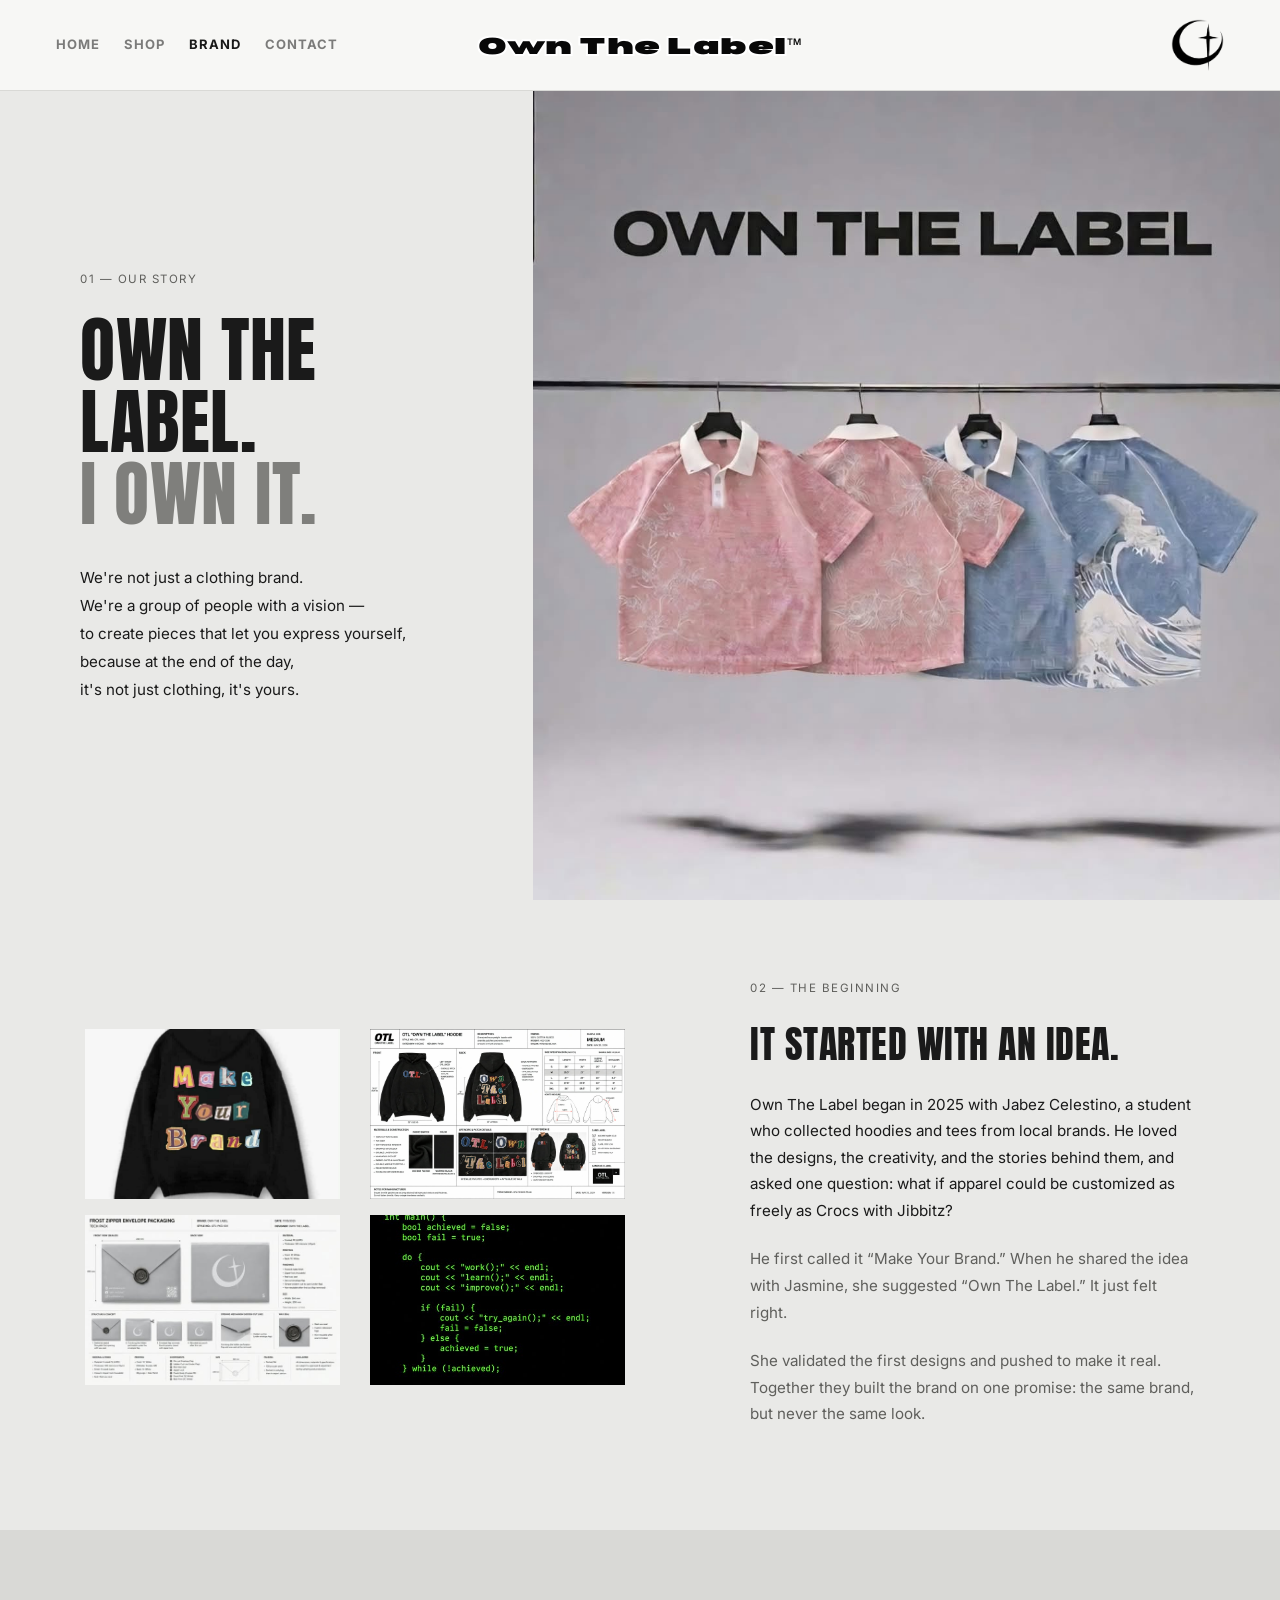
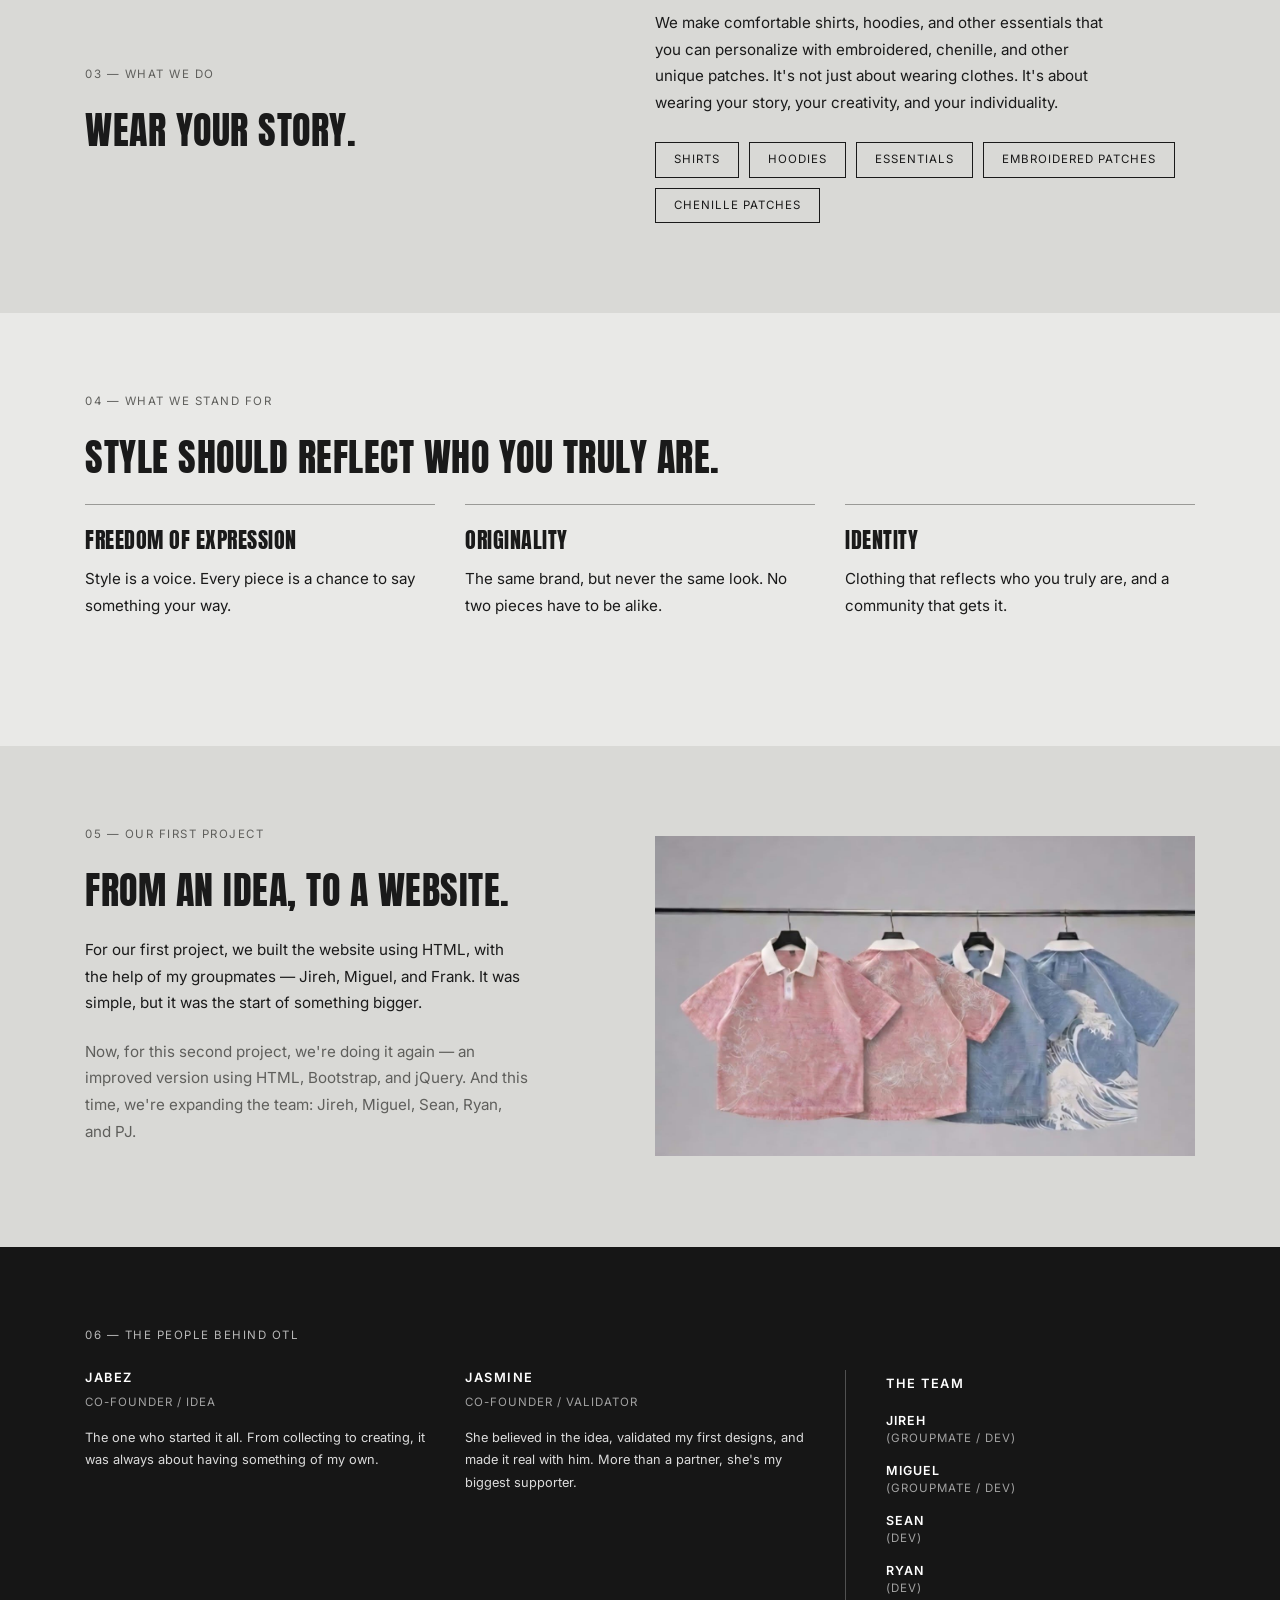
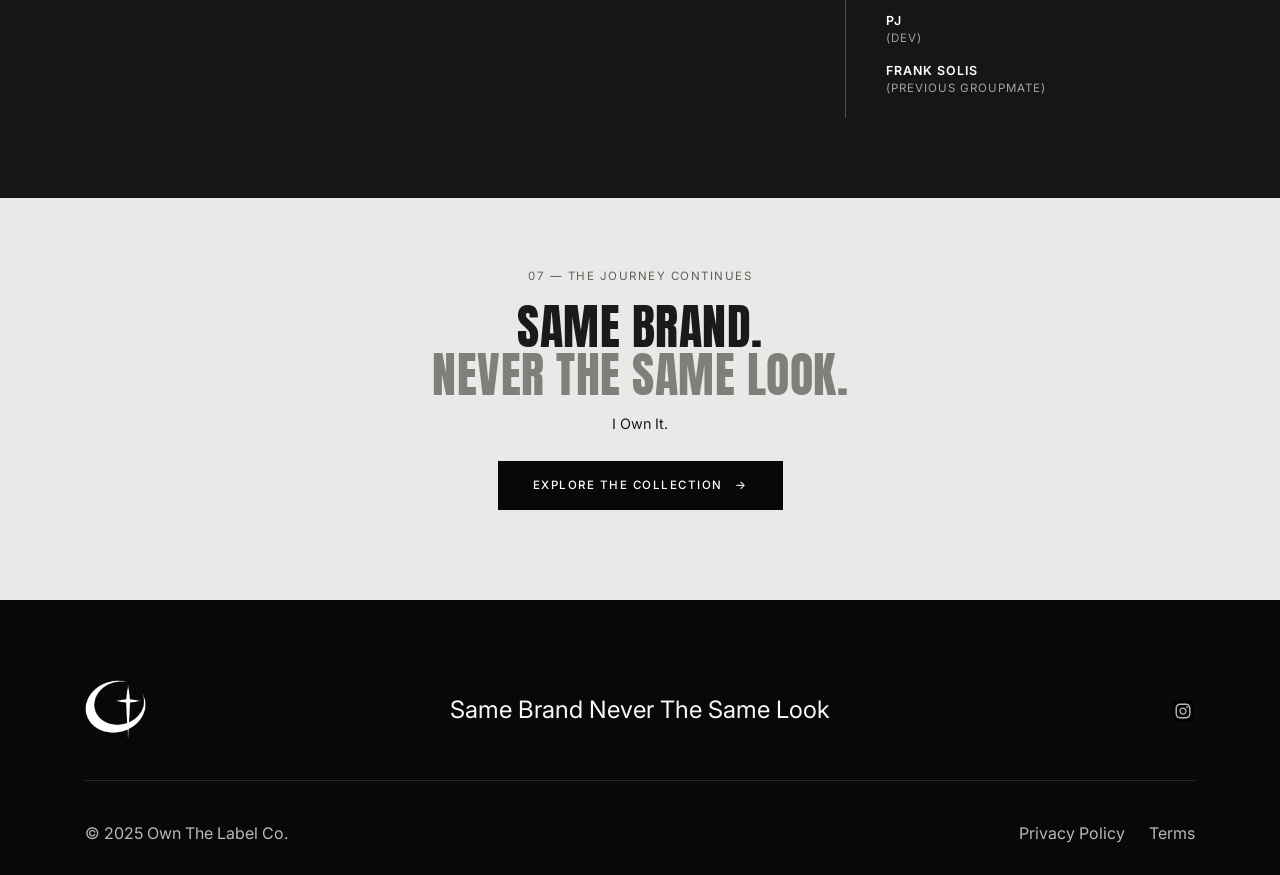
==== commit a23953c8: "Revert to a13e4c6" ====
--- a/brand/brand.html
+++ b/brand/brand.html
@@ -6,7 +6,7 @@
     <meta name="viewport" content="width=device-width, initial-scale=1.0">
     <title>Brand | Own The Label Co.</title>
     <link href="https://cdn.jsdelivr.net/npm/bootstrap@4.2.1/dist/css/bootstrap.min.css" rel="stylesheet">
-    <link href="https://fonts.googleapis.com/css2?family=Inter:wght@300;400;500;600;700;800&display=swap"
+    <link href="https://fonts.googleapis.com/css2?family=Anton&family=Inter:wght@300;400;500;600&display=swap"
         rel="stylesheet">
     <link rel="stylesheet" href="../style.css">
     <link rel="stylesheet" href="brand.css">
@@ -20,7 +20,7 @@
                 <a class="navbar-brand logo order-xl-last" href="../index.html">
                     <img src="../img/logo2.png" alt="Own The Label">
                 </a>
-                <button class="navbar-toggler" type="button" data-toggle="collapse" data-target="#navbarNav" aria-label="Toggle navigation">
+                <button class="navbar-toggler" type="button" data-toggle="collapse" data-target="#navbarNav">
                     <span class="navbar-toggler-icon"></span>
                 </button>
                 <div class="collapse navbar-collapse" id="navbarNav">
@@ -36,9 +36,6 @@
                         </li>
                         <li class="nav-item">
                             <a class="nav-link" href="../contact/Contact.html">Contact</a>
-                        </li>
-                        <li class="nav-item nav-cart">
-                            <a class="nav-link" href="../checkout/checkout.html">Cart (<span class="cart-count">0</span>)</a>
                         </li>
                     </ul>
                 </div>
@@ -235,7 +232,7 @@
         </section>
 
         <section id="brand-cta">
-            <img src="../img/logo2.png" alt="" class="faint-star">
+            <img src="../img/logo-star.png" alt="" class="faint-star">
             <div class="container text-center">
                 <p class="small-label">07 — THE JOURNEY CONTINUES</p>
                 <h2 class="brand-title cta-title">
@@ -243,7 +240,7 @@
                     <span class="gray-line">Never the same look.</span>
                 </h2>
                 <p class="cta-sub">I Own It.</p>
-                <a href="../shop/shop.html" class="btn btn-otl brand-btn">EXPLORE THE COLLECTION <span class="arrow">→</span></a>
+                <a href="../shop/shop.html" class="btn brand-btn">EXPLORE THE COLLECTION <span class="arrow">→</span></a>
             </div>
         </section>
     </main>
@@ -257,11 +254,13 @@
                     </a>
                 </div>
                 <div class="col-md-6 text-center">
-                    <p class="footer-tagline">Same Brand, Never The Same Look.</p>
+                    <p class="footer-tagline">
+                        Same Brand Never The Same Look
+                    </p>
                 </div>
                 <div class="col-md-3 text-right">
                     <div class="social-icons">
-                        <a href="https://instagram.com/ownthelabel.co" aria-label="Instagram" target="_blank" rel="noopener">
+                        <a href="https://instagram.com/ownthelabel.co" aria-label="Instagram">
                             <img src="../img/instagram-logo-facebook-svgrepo-com.svg" alt="Instagram" class="social-icon">
                         </a>
                     </div>
@@ -270,7 +269,9 @@
             <hr>
             <div class="row">
                 <div class="col-md-6">
-                    <p class="copyright">© 2025 Own The Label Co.</p>
+                    <p class="copyright">
+                        © 2025 Own The Label Co.
+                    </p>
                 </div>
                 <div class="col-md-6 text-right">
                     <a href="#">Privacy Policy</a>
@@ -281,8 +282,8 @@
     </footer>
 
     <script src="https://code.jquery.com/jquery-3.3.1.min.js"></script>
+    <script src="../js/shared.js"></script>
     <script src="https://cdn.jsdelivr.net/npm/bootstrap@4.2.1/dist/js/bootstrap.bundle.min.js"></script>
-    <script src="../js/shared.js"></script>
 </body>
 
 </html>
--- a/style.css
+++ b/style.css
@@ -1,840 +1,737 @@
-@font-face {
-    font-family: 'Bernoru Expanded';
-    src: url('fonts/bernoru-blackultraexpanded.otf') format('opentype');
-    font-display: swap;
-}
-
-
-:root {
-    --otl-white: #F7F7F5;
-    --otl-black: #080808;
-    --concrete: #D9D9D6;
-    --cool-gray: #8A8A87;
-    --chrome: #B8B8B5;
-    --surface: #FFFFFF;
-    --placeholder: #EDEDEA;
-    --otl-red: #A53D35;
-    --font-display: 'Bernoru Expanded', 'Arial Black', sans-serif;
-    --font-body: 'Inter', sans-serif;
-}
-
-* {
-    margin: 0;
-    padding: 0;
-    box-sizing: border-box;
-}
-
-body {
-    background: var(--otl-white);
-    color: var(--otl-black);
-    font-family: var(--font-body);
-    overflow-x: hidden;
-    font-weight: 500;
-}
-
-h1, h2, h3, h4, h5, h6, .h1, .h2, .h3, .h4, .h5, .h6 {
-    font-family: var(--font-body);
-}
-
-a {
-    color: var(--otl-black);
-}
-
-a:hover {
-    color: var(--cool-gray);
-}
-
-a {
-    text-decoration: none;
-}
-
-.otl-navbar {
-    position: fixed;
-    top: 0;
-    left: 0;
-    width: 100%;
-    z-index: 100;
-    background-color: rgba(247, 247, 245, 0);
-    border-bottom: 1px solid transparent;
-    padding: 18px 0;
-    transition: background-color .3s ease, border-color .3s ease;
-}
-
-.otl-navbar.is-scrolled {
-    background-color: var(--otl-white);
-    border-bottom: 1px solid var(--concrete);
-}
-
-.otl-navbar .container-fluid {
-    position: relative;
-    display: flex;
-    align-items: center;
-    justify-content: space-between;
-    min-height: 54px;
-}
-
-.otl-navbar .logo {
-    color: var(--otl-black);
-    font-size: 32px;
-    font-weight: 800;
-    letter-spacing: 2px;
-    line-height: 54px;
-    padding: 0;
-    margin-right: 8px;
-}
-
-.otl-navbar .navbar-brand img {
-    display: block;
-    height: 52px;
-    width: auto;
-}
-
-.otl-navbar .logo sup {
-    font-size: 10px;
-    top: -1em;
-}
-
-.otl-navbar .navbar-nav {
-    gap: 8px;
-}
-
-.otl-navbar .nav-link {
-    color: var(--cool-gray);
-    font-size: 13px;
-    font-weight: 700;
-    text-transform: uppercase;
-    letter-spacing: 1px;
-    transition: .3s ease;
-}
-
-.otl-navbar .nav-link:hover {
-    color: var(--otl-black);
-}
-
-.otl-navbar .nav-link.active {
-    color: var(--otl-black);
-    font-weight: 700;
-}
-
-.otl-navbar .navbar-toggler {
-    border: 1px solid var(--concrete);
-}
-
-.otl-navbar .navbar-toggler:focus {
-    box-shadow: none;
-}
-
-.otl-navbar .nav-title {
-    color: var(--otl-black);
-    font-family: var(--font-display);
-    font-size: 1.4rem;
-    font-weight: normal;
-    -webkit-text-stroke: 4px #fff;
-    paint-order: stroke fill;
-    letter-spacing: .5px;
-    line-height: 54px;
-    padding: 0;
-    white-space: nowrap;
-}
-
-.otl-navbar .nav-title sup {
-    -webkit-text-stroke: 0;
-    font-family: var(--font-body);
-    font-size: 0.4em;
-    font-weight: 600;
-    top: -1em;
-}
-
-@media (min-width: 1200px) {
-    .otl-navbar .nav-title {
-        position: absolute;
-        left: 50%;
-        top: 50%;
-        transform: translate(-50%, -50%);
-        margin: 0;
-    }
-}
-
-@media (max-width: 1199px) {
-    .otl-navbar .navbar-nav {
-        gap: 5px;
-        margin-top: 15px;
-    }
-
-    .otl-navbar .nav-link {
-        padding: 10px 0;
-    }
-
-    .otl-navbar .logo {
-        font-size: 28px;
-    }
-
-    .otl-navbar .navbar-brand img {
-        height: 42px;
-    }
-}
-
-#hero {
-    background: var(--otl-white);
-    min-height: 100vh;
-    position: relative;
-    overflow: hidden;
-}
-
-.hero-image-wrapper {
-    position: relative;
-    height: 100vh;
-}
-
-.hero-image {
-    width: 100%;
-    height: 100%;
-    object-fit: contain;
-    object-position: center;
-}
-
-.hero-overlay {
-    position: absolute;
-    top: 50%;
-    left: 50%;
-    transform: translate(-50%, -50%);
-    width: 100%;
-    text-align: center;
-}
-
-.hero-title {
-    position: fixed;
-    left: 50%;
-    top: 50%;
-    transform: translate(-50%, -50%) scale(1);
-    transform-origin: center center;
-    font-family: var(--font-display);
-    font-size: 5rem;
-    font-weight: normal;
-    color: var(--otl-black);
-    -webkit-text-stroke: 5px #fff;
-    paint-order: stroke fill;
-    letter-spacing: 2px;
-    white-space: nowrap;
-    will-change: transform, top;
-    z-index: 101;
-}
-
-.hero-title sup {
-    -webkit-text-stroke: 0;
-    font-family: var(--font-body);
-    font-size: 0.4em;
-    font-weight: 600;
-    top: -1em;
-}
-
-.featured-collection {
-    padding: 100px 0;
-}
-
-.hero-tagline {
-    color: var(--cool-gray);
-    font-size: .9rem;
-    letter-spacing: 4px;
-    text-transform: uppercase;
-    margin-top: 130px;
-}
-
-.scroll-indicator {
-    position: absolute;
-    bottom: 70px;
-    left: 50%;
-    transform: translateX(-50%);
-    font-size: .75rem;
-    color: var(--cool-gray);
-    letter-spacing: 3px;
-    text-transform: uppercase;
-}
-
-.brand-strip {
-    overflow: hidden;
-    padding: 14px 0;
-    background: var(--otl-black);
-    color: var(--surface);
-    font-size: 0.7rem;
-    font-weight: 500;
-    letter-spacing: 1.5px;
-    text-transform: uppercase;
-}
-
-#hero .brand-strip {
-    position: absolute;
-    left: 0;
-    bottom: 0;
-    width: 100%;
-}
-
-.strip-track {
-    display: flex;
-    width: max-content;
-    animation: strip-move 30s linear infinite;
-}
-
-.strip-group {
-    display: flex;
-    flex-shrink: 0;
-}
-
-.strip-group span {
-    margin: 0 50px;
-    white-space: nowrap;
-}
-
-@keyframes strip-move {
-    from {
-        transform: translateX(-50%);
-    }
-
-    to {
-        transform: translateX(0);
-    }
-}
-
-.section-title {
-    font-family: var(--font-body);
-    font-weight: 800;
-    letter-spacing: 1px;
-    color: var(--otl-black);
-    text-transform: uppercase;
-    margin-bottom: 1rem;
-}
-
-.section-subtitle {
-    color: var(--cool-gray);
-}
-
-.btn-otl,
-.btn-outline-otl {
-    padding: 12px 28px;
-    border-radius: 0;
-    font-size: .8rem;
-    font-weight: 700;
-    text-transform: uppercase;
-    letter-spacing: 2px;
-    transition: .3s ease;
-}
-
-.btn-otl {
-    background: var(--otl-black);
-    color: var(--otl-white);
-    border: 1px solid var(--otl-black);
-}
-
-.btn-otl:hover,
-.btn-otl:focus {
-    background: transparent;
-    color: var(--otl-black);
-    box-shadow: none;
-}
-
-.btn-otl:disabled,
-.btn-otl:disabled:hover {
-    background: var(--chrome);
-    border-color: var(--chrome);
-    color: var(--surface);
-    cursor: not-allowed;
-}
-
-.btn-outline-otl,
-.btn-outline-dark {
-    border: 1px solid var(--otl-black);
-    border-radius: 0;
-    color: var(--otl-black);
-    background: transparent;
-}
-
-.btn-outline-otl:hover,
-.btn-outline-dark:hover {
-    background: var(--otl-black);
-    border-color: var(--otl-black);
-    color: var(--otl-white);
-}
-
-.btn-sm.btn-otl,
-.btn-sm.btn-outline-otl {
-    padding: 9px 16px;
-    font-size: .72rem;
-}
-
-/* ---------- Shared page elements (used by every inner page) ---------- */
-
-.page-title {
-    font-family: var(--font-display);
-    font-weight: normal;
-    font-size: 2.6rem;
-    line-height: 1.1;
-    letter-spacing: 1px;
-    color: var(--otl-black);
-    margin-bottom: 40px;
-}
-
-.form-control {
-    border-radius: 0;
-    border: 1px solid var(--concrete);
-    background: var(--surface);
-    color: var(--otl-black);
-}
-
-.form-control:focus {
-    border-color: var(--otl-black);
-    box-shadow: none;
-}
-
-label {
-    font-size: .7rem;
-    font-weight: 700;
-    letter-spacing: 2px;
-    text-transform: uppercase;
-    color: var(--otl-black);
-}
-
-.form-check-label {
-    font-size: .9rem;
-    font-weight: 500;
-    letter-spacing: 0;
-    text-transform: none;
-}
-
-.text-muted {
-    color: var(--cool-gray) !important;
-}
-
-.alert-danger {
-    background: var(--surface);
-    border: 1px solid var(--otl-red);
-    border-left-width: 4px;
-    border-radius: 0;
-    color: var(--otl-red);
-}
-
-.featured-collection .card {
-    border-radius: 14px;
-    overflow: hidden;
-    border: none;
-}
-
-#shop-category,
-#brand-story,
-#collectible,
-#our-story {
-    background: var(--otl-white);
-}
-
-#brand-story,
-#collectible,
-#our-story {
-    padding: 120px 0;
-}
-
-#shop-category {
-    padding: 100px 0;
-}
-
-.category-card img,
-.collectible-card img {
-    width: 100%;
-    object-fit: cover;
-}
-
-.category-card img {
-    height: 350px;
-    border-radius: 8px;
-}
-
-.collectible-card img {
-    height: 420px;
-}
-
-.lifestyle {
-    background: none;
-    display: flex;
-    align-items: center;
-    justify-content: center;
-    height: 400px;
-}
-
-.lifestyle img {
-    height: 100%;
-    object-fit: contain;
-    border-radius: 34px;
-}
-
-.category-card,
-.collectible-card {
-    transition: .3s ease;
-}
-
-.category-card {
-    text-align: center;
-    cursor: pointer;
-}
-
-.category-card h3 {
-    margin-top: 15px;
-    font-weight: 600;
-    color: var(--otl-black);
-}
-
-.category-card:hover {
-    transform: translateY(-5px);
-}
-
-.collectible-card {
-    overflow: hidden;
-    border-radius: 8px;
-}
-
-.collectible-card:hover {
-    transform: translateY(-8px);
-}
-
-.brand-symbol img {
-    width: 100%;
-    max-width: 500px;
-    display: block;
-    margin: 0 auto;
-    border-radius: 22px;
-}
-
-.brand-philo {
-    padding: 20px;
-}
-
-.brand-philo .section-title {
-    margin-bottom: 25px;
-}
-
-.brand-philo p {
-    font-size: 1rem;
-    line-height: 1.8;
-    color: var(--cool-gray);
-    margin-bottom: 30px;
-    max-width: 500px;
-}
-
-.otl-story p {
-    color: var(--cool-gray);
-    line-height: 1.8;
-    margin-top: 20px;
-}
-
-#footer {
-    background: var(--otl-black);
-    padding: 80px 0 30px;
-}
-
-.footer-logo {
-    color: var(--otl-white);
-    font-size: 2rem;
-    font-weight: 800;
-}
-
-.footer-logo img {
-    display: block;
-    height: 60px;
-    width: auto;
-}
-
-.footer-tagline {
-    color: var(--otl-white);
-    font-family: var(--font-body);
-    font-size: 1.1rem;
-    font-weight: 700;
-    letter-spacing: 3px;
-    text-transform: uppercase;
-    margin: 0;
-}
-
-.social-icons {
-    display: flex;
-    justify-content: flex-end;
-    align-items: center;
-}
-
-.social-icons a {
-    color: var(--chrome);
-    margin-left: 15px;
-    text-transform: uppercase;
-}
-
-.social-icons a:hover {
-    color: var(--otl-white);
-}
-
-.social-icon {
-    width: 24px;
-    height: 24px;
-    opacity: .7;
-    transition: .3s ease;
-}
-
-.social-icon:hover {
-    opacity: 1;
-    transform: translateY(-2px);
-}
-
-#footer hr {
-    background: rgba(255, 255, 255, .15);
-    margin: 40px 0;
-}
-
-.copyright {
-    color: var(--chrome);
-    margin: 0;
-}
-
-#footer .row:last-child a {
-    color: var(--chrome);
-    margin-left: 20px;
-}
-
-#footer .row:last-child a:hover {
-    color: var(--otl-white);
-}
-
-.section-head {
-    display: flex;
-    justify-content: space-between;
-    align-items: flex-end;
-    margin-bottom: 40px;
-}
-
-.section-head .section-title {
-    margin-bottom: 0;
-}
-
-.section-eyebrow {
-    margin-bottom: 8px;
-    font-size: .7rem;
-    font-weight: 700;
-    letter-spacing: 3px;
-    color: var(--cool-gray);
-}
-
-.view-all {
-    font-size: .8rem;
-    font-weight: 700;
-    letter-spacing: 2px;
-    text-transform: uppercase;
-    color: var(--otl-black);
-    border-bottom: 1px solid var(--otl-black);
-    padding-bottom: 2px;
-    transition: .3s ease;
-}
-
-.view-all:hover {
-    color: var(--cool-gray);
-    border-color: var(--cool-gray);
-    text-decoration: none;
-}
-
-.fc-card {
-    display: block;
-    color: var(--otl-black);
-}
-
-.fc-card:hover {
-    color: var(--otl-black);
-    text-decoration: none;
-}
-
-.fc-img {
-    position: relative;
-    padding-top: 125%;
-    overflow: hidden;
-    background: var(--placeholder);
-}
-
-.fc-img img {
-    position: absolute;
-    top: 0;
-    left: 0;
-    width: 100%;
-    height: 100%;
-    object-fit: cover;
-    transition: transform .5s ease;
-}
-
-.fc-card:hover .fc-img img {
-    transform: scale(1.06);
-}
-
-.fc-info {
-    padding-top: 14px;
-}
-
-.fc-cat {
-    font-size: .68rem;
-    letter-spacing: 1.5px;
-    text-transform: uppercase;
-    color: var(--cool-gray);
-}
-
-.fc-info h3 {
-    margin: 4px 0;
-    font-size: 1rem;
-    font-weight: 600;
-}
-
-.fc-price {
-    margin: 0;
-    font-weight: 700;
-}
-
-.cat-tile {
-    position: relative;
-    display: block;
-    padding-top: 130%;
-    overflow: hidden;
-    background: #222;
-}
-
-.cat-tile:hover {
-    text-decoration: none;
-}
-
-.cat-tile img {
-    position: absolute;
-    top: 0;
-    left: 0;
-    width: 100%;
-    height: 100%;
-    object-fit: cover;
-    transition: transform .5s ease;
-}
-
-.cat-tile::after {
-    content: "";
-    position: absolute;
-    inset: 0;
-    background: linear-gradient(to top, rgba(0, 0, 0, .7), rgba(0, 0, 0, 0) 55%);
-}
-
-.cat-tile:hover img {
-    transform: scale(1.08);
-}
-
-.cat-overlay {
-    position: absolute;
-    left: 0;
-    right: 0;
-    bottom: 0;
-    z-index: 1;
-    padding: 18px;
-    color: #fff;
-}
-
-.cat-overlay h3 {
-    margin: 0;
-    font-size: 1.1rem;
-    font-weight: 700;
-    letter-spacing: 1px;
-    text-transform: uppercase;
-}
-
-.cat-count {
-    font-size: .75rem;
-    letter-spacing: 1px;
-    color: rgba(255, 255, 255, .75);
-}
-
-@media (max-width: 576px) {
-    .section-head {
-        flex-direction: column;
-        align-items: flex-start;
-    }
-
-    .view-all {
-        margin-top: 12px;
-    }
-}
-
-@media (max-width: 991px) {
-    .hero-title {
-        font-size: 3rem;
-    }
-
-    .featured-collection {
-        padding: 80px 0;
-    }
-
-    #shop-category,
-    #brand-story,
-    #collectible,
-    #our-story {
-        padding: 80px 0;
-    }
-
-    .brand-symbol img {
-        max-width: 100%;
-        margin-bottom: 30px;
-    }
-
-    .lifestyle {
-        height: 350px;
-    }
-
-    .collectible-card img,
-    .category-card img {
-        height: 280px;
-    }
-}
-
-@media (max-width: 991px) {
-    .page-title {
-        font-size: 2rem;
-    }
-}
-
-@media (max-width: 576px) {
-    .page-title {
-        font-size: 1.5rem;
-    }
-
-    .hero-title {
-        font-size: 2.2rem;
-    }
-
-    .featured-collection {
-        padding: 60px 0;
-    }
-
-    .hero-tagline {
-        font-size: .8rem;
-    }
-
-    #shop-category,
-    #brand-story,
-    #collectible,
-    #our-story {
-        padding: 60px 0;
-    }
-
-    .section-title {
-        font-size: 1.5rem;
-    }
-
-    .lifestyle {
-        height: 220px;
-    }
-
-    .collectible-card img,
-    .category-card img {
-        height: 220px;
-    }
-
-    .featured-collection .card-img-top {
-        height: 320px;
-    }
-}
-
-@media (prefers-reduced-motion: reduce) {
-    .strip-track {
-        animation: none;
-    }
+@font-face {
+    font-family: 'Bernoru Expanded';
+    src: url('fonts/bernoru-blackultraexpanded.otf') format('opentype');
+}
+
+@font-face {
+    font-family: 'Brice Semi Expanded';
+    src: url('fonts/your-brice-semi-expanded-file-name.otf') format('opentype');
+}
+
+:root {
+    --otl-white: #F7F7F5;
+    --otl-black: #080808;
+    --concrete: #D9D9D6;
+    --cool-gray: #8A8A87;
+    --chrome: #B8B8B5;
+}
+
+* {
+    margin: 0;
+    padding: 0;
+    box-sizing: border-box;
+}
+
+body {
+    background: var(--otl-white);
+    color: var(--otl-black);
+    font-family: 'Inter', sans-serif;
+    overflow-x: hidden;
+    font-weight: 500;
+}
+
+a {
+    text-decoration: none;
+}
+
+.otl-navbar {
+    position: fixed;
+    top: 0;
+    left: 0;
+    width: 100%;
+    z-index: 100;
+    background-color: rgba(247, 247, 245, 0);
+    border-bottom: 1px solid transparent;
+    padding: 18px 0;
+    transition: background-color .3s ease, border-color .3s ease;
+}
+
+.otl-navbar.is-scrolled {
+    background-color: var(--otl-white);
+    border-bottom: 1px solid var(--concrete);
+}
+
+.otl-navbar .container-fluid {
+    position: relative;
+    display: flex;
+    align-items: center;
+    justify-content: space-between;
+    min-height: 54px;
+}
+
+.otl-navbar .logo {
+    color: var(--otl-black);
+    font-size: 32px;
+    font-weight: 800;
+    letter-spacing: 2px;
+    line-height: 54px;
+    padding: 0;
+    margin-right: 8px;
+}
+
+.otl-navbar .navbar-brand img {
+    display: block;
+    height: 52px;
+    width: auto;
+}
+
+.otl-navbar .logo sup {
+    font-size: 10px;
+    top: -1em;
+}
+
+.otl-navbar .navbar-nav {
+    gap: 8px;
+}
+
+.otl-navbar .nav-link {
+    color: var(--cool-gray);
+    font-size: 13px;
+    font-weight: 700;
+    text-transform: uppercase;
+    letter-spacing: 1px;
+    transition: .3s ease;
+}
+
+.otl-navbar .nav-link:hover {
+    color: var(--otl-black);
+}
+
+.otl-navbar .nav-link.active {
+    color: var(--otl-black);
+    font-weight: 700;
+}
+
+.otl-navbar .navbar-toggler {
+    border: 1px solid var(--concrete);
+}
+
+.otl-navbar .navbar-toggler:focus {
+    box-shadow: none;
+}
+
+.otl-navbar .nav-title {
+    color: var(--otl-black);
+    font-family: 'Bernoru Expanded', sans-serif;
+    font-size: 1.4rem;
+    font-weight: normal;
+    -webkit-text-stroke: 4px #fff;
+    paint-order: stroke fill;
+    letter-spacing: .5px;
+    line-height: 54px;
+    padding: 0;
+    white-space: nowrap;
+}
+
+.otl-navbar .nav-title sup {
+    -webkit-text-stroke: 0;
+    font-family: 'Inter', sans-serif;
+    font-size: 0.4em;
+    font-weight: 600;
+    top: -1em;
+}
+
+@media (min-width: 1200px) {
+    .otl-navbar .nav-title {
+        position: absolute;
+        left: 50%;
+        top: 50%;
+        transform: translate(-50%, -50%);
+        margin: 0;
+    }
+}
+
+@media (max-width: 1199px) {
+    .otl-navbar .navbar-nav {
+        gap: 5px;
+        margin-top: 15px;
+    }
+
+    .otl-navbar .nav-link {
+        padding: 10px 0;
+    }
+
+    .otl-navbar .logo {
+        font-size: 28px;
+    }
+
+    .otl-navbar .navbar-brand img {
+        height: 42px;
+    }
+}
+
+#hero {
+    background: var(--otl-white);
+    min-height: 100vh;
+    position: relative;
+    overflow: hidden;
+}
+
+.hero-image-wrapper {
+    position: relative;
+    height: 100vh;
+}
+
+.hero-image {
+    width: 100%;
+    height: 100%;
+    object-fit: contain;
+    object-position: center;
+}
+
+.hero-overlay {
+    position: absolute;
+    top: 50%;
+    left: 50%;
+    transform: translate(-50%, -50%);
+    width: 100%;
+    text-align: center;
+}
+
+.hero-title {
+    position: fixed;
+    left: 50%;
+    top: 50%;
+    transform: translate(-50%, -50%) scale(1);
+    transform-origin: center center;
+    font-family: 'Bernoru Expanded', sans-serif;
+    font-size: 5rem;
+    font-weight: normal;
+    color: var(--otl-black);
+    -webkit-text-stroke: 5px #fff;
+    paint-order: stroke fill;
+    letter-spacing: 2px;
+    white-space: nowrap;
+    will-change: transform, top;
+    z-index: 101;
+}
+
+.hero-title sup {
+    -webkit-text-stroke: 0;
+    font-family: 'Inter', sans-serif;
+    font-size: 0.4em;
+    font-weight: 600;
+    top: -1em;
+}
+
+.featured-collection {
+    padding: 100px 0;
+}
+
+.hero-tagline {
+    color: var(--cool-gray);
+    font-size: .9rem;
+    letter-spacing: 4px;
+    text-transform: uppercase;
+    margin-top: 130px;
+}
+
+.scroll-indicator {
+    position: absolute;
+    bottom: 70px;
+    left: 50%;
+    transform: translateX(-50%);
+    font-size: .75rem;
+    color: var(--cool-gray);
+    letter-spacing: 3px;
+    text-transform: uppercase;
+}
+
+.brand-strip {
+    overflow: hidden;
+    padding: 14px 0;
+    background: #080808;
+    color: #ffffff;
+    font-size: 0.7rem;
+    font-weight: 500;
+    letter-spacing: 1.5px;
+    text-transform: uppercase;
+}
+
+#hero .brand-strip {
+    position: absolute;
+    left: 0;
+    bottom: 0;
+    width: 100%;
+}
+
+.strip-track {
+    display: flex;
+    width: max-content;
+    animation: strip-move 30s linear infinite;
+}
+
+.strip-group {
+    display: flex;
+    flex-shrink: 0;
+}
+
+.strip-group span {
+    margin: 0 50px;
+    white-space: nowrap;
+}
+
+@keyframes strip-move {
+    from {
+        transform: translateX(-50%);
+    }
+
+    to {
+        transform: translateX(0);
+    }
+}
+
+.section-title {
+    font-family: 'Inter', sans-serif;
+    color: var(--otl-black);
+    text-transform: uppercase;
+    margin-bottom: 1rem;
+}
+
+.section-subtitle {
+    color: var(--cool-gray);
+}
+
+.btn-otl,
+.btn-outline-otl {
+    padding: 12px 28px;
+    text-transform: uppercase;
+    letter-spacing: 1px;
+    transition: .3s ease;
+}
+
+.btn-otl {
+    background: var(--otl-black);
+    color: var(--otl-white);
+    border: none;
+}
+
+.btn-otl:hover {
+    background: #222;
+    color: var(--otl-white);
+}
+
+.btn-outline-otl {
+    border: 1px solid var(--otl-black);
+    color: var(--otl-black);
+    background: transparent;
+}
+
+.btn-outline-otl:hover {
+    background: var(--otl-black);
+    color: var(--otl-white);
+}
+
+.featured-collection .card {
+    border-radius: 14px;
+    overflow: hidden;
+    border: none;
+}
+
+#shop-category,
+#brand-story,
+#collectible,
+#our-story {
+    background: var(--otl-white);
+}
+
+#brand-story,
+#collectible,
+#our-story {
+    padding: 120px 0;
+}
+
+#shop-category {
+    padding: 100px 0;
+}
+
+.category-card img,
+.collectible-card img {
+    width: 100%;
+    object-fit: cover;
+}
+
+.category-card img {
+    height: 350px;
+    border-radius: 8px;
+}
+
+.collectible-card img {
+    height: 420px;
+}
+
+.lifestyle {
+    background: none;
+    display: flex;
+    align-items: center;
+    justify-content: center;
+    height: 400px;
+}
+
+.lifestyle img {
+    height: 100%;
+    object-fit: contain;
+    border-radius: 34px;
+}
+
+.category-card,
+.collectible-card {
+    transition: .3s ease;
+}
+
+.category-card {
+    text-align: center;
+    cursor: pointer;
+}
+
+.category-card h3 {
+    margin-top: 15px;
+    font-weight: 600;
+    color: var(--otl-black);
+}
+
+.category-card:hover {
+    transform: translateY(-5px);
+}
+
+.collectible-card {
+    overflow: hidden;
+    border-radius: 8px;
+}
+
+.collectible-card:hover {
+    transform: translateY(-8px);
+}
+
+.brand-symbol img {
+    width: 100%;
+    max-width: 500px;
+    display: block;
+    margin: 0 auto;
+    border-radius: 22px;
+}
+
+.brand-philo {
+    padding: 20px;
+}
+
+.brand-philo .section-title {
+    margin-bottom: 25px;
+}
+
+.brand-philo p {
+    font-size: 1rem;
+    line-height: 1.8;
+    color: var(--cool-gray);
+    margin-bottom: 30px;
+    max-width: 500px;
+}
+
+.otl-story p {
+    color: var(--cool-gray);
+    line-height: 1.8;
+    margin-top: 20px;
+}
+
+#footer {
+    background: var(--otl-black);
+    padding: 80px 0 30px;
+}
+
+.footer-logo {
+    color: var(--otl-white);
+    font-size: 2rem;
+    font-weight: 800;
+}
+
+.footer-logo img {
+    display: block;
+    height: 60px;
+    width: auto;
+}
+
+.footer-tagline {
+    color: var(--otl-white);
+    font-family: 'Inter', sans-serif;
+    font-size: 1.5rem;
+    margin: 0;
+}
+
+.social-icons {
+    display: flex;
+    justify-content: flex-end;
+    align-items: center;
+}
+
+.social-icons a {
+    color: var(--chrome);
+    margin-left: 15px;
+    text-transform: uppercase;
+}
+
+.social-icons a:hover {
+    color: var(--otl-white);
+}
+
+.social-icon {
+    width: 24px;
+    height: 24px;
+    opacity: .7;
+    transition: .3s ease;
+}
+
+.social-icon:hover {
+    opacity: 1;
+    transform: translateY(-2px);
+}
+
+#footer hr {
+    background: rgba(255, 255, 255, .15);
+    margin: 40px 0;
+}
+
+.copyright {
+    color: var(--chrome);
+    margin: 0;
+}
+
+#footer .row:last-child a {
+    color: var(--chrome);
+    margin-left: 20px;
+}
+
+#footer .row:last-child a:hover {
+    color: var(--otl-white);
+}
+
+.section-head {
+    display: flex;
+    justify-content: space-between;
+    align-items: flex-end;
+    margin-bottom: 40px;
+}
+
+.section-head .section-title {
+    margin-bottom: 0;
+}
+
+.section-eyebrow {
+    margin-bottom: 8px;
+    font-size: .7rem;
+    font-weight: 700;
+    letter-spacing: 3px;
+    color: var(--cool-gray);
+}
+
+.view-all {
+    font-size: .8rem;
+    font-weight: 700;
+    letter-spacing: 2px;
+    text-transform: uppercase;
+    color: var(--otl-black);
+    border-bottom: 1px solid var(--otl-black);
+    padding-bottom: 2px;
+    transition: .3s ease;
+}
+
+.view-all:hover {
+    color: var(--cool-gray);
+    border-color: var(--cool-gray);
+    text-decoration: none;
+}
+
+.fc-card {
+    display: block;
+    color: var(--otl-black);
+}
+
+.fc-card:hover {
+    color: var(--otl-black);
+    text-decoration: none;
+}
+
+.fc-img {
+    position: relative;
+    padding-top: 125%;
+    overflow: hidden;
+    background: #f2f2f2;
+}
+
+.fc-img img {
+    position: absolute;
+    top: 0;
+    left: 0;
+    width: 100%;
+    height: 100%;
+    object-fit: cover;
+    transition: transform .5s ease;
+}
+
+.fc-card:hover .fc-img img {
+    transform: scale(1.06);
+}
+
+.fc-info {
+    padding-top: 14px;
+}
+
+.fc-cat {
+    font-size: .68rem;
+    letter-spacing: 1.5px;
+    text-transform: uppercase;
+    color: var(--cool-gray);
+}
+
+.fc-info h3 {
+    margin: 4px 0;
+    font-size: 1rem;
+    font-weight: 600;
+}
+
+.fc-price {
+    margin: 0;
+    font-weight: 700;
+}
+
+.cat-tile {
+    position: relative;
+    display: block;
+    padding-top: 130%;
+    overflow: hidden;
+    background: #222;
+}
+
+.cat-tile:hover {
+    text-decoration: none;
+}
+
+.cat-tile img {
+    position: absolute;
+    top: 0;
+    left: 0;
+    width: 100%;
+    height: 100%;
+    object-fit: cover;
+    transition: transform .5s ease;
+}
+
+.cat-tile::after {
+    content: "";
+    position: absolute;
+    inset: 0;
+    background: linear-gradient(to top, rgba(0, 0, 0, .7), rgba(0, 0, 0, 0) 55%);
+}
+
+.cat-tile:hover img {
+    transform: scale(1.08);
+}
+
+.cat-overlay {
+    position: absolute;
+    left: 0;
+    right: 0;
+    bottom: 0;
+    z-index: 1;
+    padding: 18px;
+    color: #fff;
+}
+
+.cat-overlay h3 {
+    margin: 0;
+    font-size: 1.1rem;
+    font-weight: 700;
+    letter-spacing: 1px;
+    text-transform: uppercase;
+}
+
+.cat-count {
+    font-size: .75rem;
+    letter-spacing: 1px;
+    color: rgba(255, 255, 255, .75);
+}
+
+@media (max-width: 576px) {
+    .section-head {
+        flex-direction: column;
+        align-items: flex-start;
+    }
+
+    .view-all {
+        margin-top: 12px;
+    }
+}
+
+@media (max-width: 991px) {
+    .hero-title {
+        font-size: 3rem;
+    }
+
+    .featured-collection {
+        padding: 80px 0;
+    }
+
+    #shop-category,
+    #brand-story,
+    #collectible,
+    #our-story {
+        padding: 80px 0;
+    }
+
+    .brand-symbol img {
+        max-width: 100%;
+        margin-bottom: 30px;
+    }
+
+    .lifestyle {
+        height: 350px;
+    }
+
+    .collectible-card img,
+    .category-card img {
+        height: 280px;
+    }
+}
+
+@media (max-width: 576px) {
+    .hero-title {
+        font-size: 2.2rem;
+    }
+
+    .featured-collection {
+        padding: 60px 0;
+    }
+
+    .hero-tagline {
+        font-size: .8rem;
+    }
+
+    #shop-category,
+    #brand-story,
+    #collectible,
+    #our-story {
+        padding: 60px 0;
+    }
+
+    .section-title {
+        font-size: 1.5rem;
+    }
+
+    .lifestyle {
+        height: 220px;
+    }
+
+    .collectible-card img,
+    .category-card img {
+        height: 220px;
+    }
+
+    .featured-collection .card-img-top {
+        height: 320px;
+    }
+}
+
+@media (prefers-reduced-motion: reduce) {
+    .strip-track {
+        animation: none;
+    }
 }
--- a/brand/brand.css
+++ b/brand/brand.css
@@ -1,315 +1,327 @@
-
-main {
-    padding-top: 91px;
-    background: var(--otl-white);
-}
-
-.small-label {
-    margin-bottom: 26px;
-    font-size: 0.7rem;
-    font-weight: 700;
-    letter-spacing: 3px;
-    text-transform: uppercase;
-    color: var(--cool-gray);
-}
-
-.brand-title {
-    font-family: var(--font-display);
-    font-size: 3.4rem;
-    font-weight: normal;
-    line-height: 1.05;
-    letter-spacing: 1px;
-}
-
-.gray-line {
-    display: block;
-    color: var(--cool-gray);
-}
-
-.brand-heading {
-    margin-bottom: 26px;
-    font-family: var(--font-body);
-    font-size: 2rem;
-    font-weight: 800;
-    line-height: 1.15;
-    text-transform: uppercase;
-    letter-spacing: 1px;
-}
-
-.brand-text {
-    max-width: 460px;
-    margin-bottom: 22px;
-    font-size: 0.95rem;
-    line-height: 1.75;
-}
-
-.brand-text,
-.brand-lead {
-    color: var(--otl-black);
-}
-
-.soft-text {
-    color: var(--cool-gray);
-}
-
-.brand-section {
-    padding: 80px 0;
-}
-
-.img-box {
-    position: relative;
-    width: 100%;
-    overflow: hidden;
-    background: var(--placeholder);
-}
-
-.img-box img {
-    position: absolute;
-    top: 0;
-    left: 0;
-    width: 100%;
-    height: 100%;
-    object-fit: cover;
-    object-position: center;
-    display: block;
-}
-
-.img-hero {
-    min-height: 340px;
-}
-
-.img-tile {
-    height: 170px;
-}
-
-.img-wide {
-    height: 320px;
-}
-
-#brand-landing {
-    display: flex;
-    flex-direction: column;
-    min-height: calc(100vh - 91px);
-}
-
-#brand-hero {
-    display: flex;
-    flex: 1;
-}
-
-#brand-hero .row {
-    flex: 1;
-}
-
-#brand-hero .hero-text {
-    padding: 60px 40px 60px 80px;
-}
-
-#brand-hero .brand-title {
-    margin-bottom: 34px;
-}
-
-.brand-lead {
-    font-size: 0.95rem;
-    line-height: 1.85;
-}
-
-#brand-make,
-#brand-project {
-    background: var(--concrete);
-}
-
-#brand-people {
-    background: var(--otl-black);
-    color: var(--otl-white);
-}
-
-#brand-people .brand-text {
-    color: var(--otl-white);
-}
-
-#brand-people .small-label {
-    color: rgba(255, 255, 255, 0.7);
-}
-
-.person-name {
-    font-size: 0.85rem;
-    font-weight: 800;
-    letter-spacing: 2px;
-    text-transform: uppercase;
-}
-
-.person-role {
-    margin: 2px 0 16px;
-    font-size: 0.72rem;
-    letter-spacing: 1px;
-    text-transform: uppercase;
-    color: var(--chrome);
-}
-
-.person-text {
-    font-size: 0.8rem;
-    line-height: 1.75;
-    color: rgba(255, 255, 255, 0.85);
-}
-
-.team-list {
-    height: 100%;
-    padding: 6px 0 6px 40px;
-    border-left: 1px solid rgba(255, 255, 255, 0.25);
-}
-
-.team-list .person-name {
-    margin-bottom: 20px;
-}
-
-.team-name {
-    margin-bottom: 14px;
-    font-size: 0.78rem;
-    font-weight: 600;
-    letter-spacing: 1px;
-    text-transform: uppercase;
-}
-
-.team-name small {
-    display: block;
-    font-size: 0.72rem;
-    font-weight: 500;
-    color: var(--chrome);
-}
-
-#brand-cta {
-    position: relative;
-    overflow: hidden;
-    padding: 70px 0 90px;
-}
-
-#brand-cta .container {
-    position: relative;
-}
-
-#brand-cta .small-label {
-    margin-bottom: 18px;
-}
-
-.cta-title {
-    font-size: 2.6rem;
-}
-
-.faint-star {
-    position: absolute;
-    right: 5%;
-    bottom: -60px;
-    width: 300px;
-    opacity: 0.06;
-    mix-blend-mode: multiply;
-    pointer-events: none;
-}
-
-.cta-sub {
-    margin: 14px 0 26px;
-    font-size: 0.9rem;
-}
-
-.brand-btn .arrow {
-    margin-left: 8px;
-}
-
-.chip-row {
-    display: flex;
-    flex-wrap: wrap;
-    margin-top: 26px;
-}
-
-.chip {
-    margin: 0 10px 10px 0;
-    padding: 8px 18px;
-    border: 1px solid var(--otl-black);
-    font-size: 0.7rem;
-    font-weight: 700;
-    letter-spacing: 2px;
-    text-transform: uppercase;
-    transition: 0.3s ease;
-}
-
-.chip:hover {
-    background: var(--otl-black);
-    color: var(--otl-white);
-}
-
-.value-item {
-    height: 100%;
-    padding-top: 22px;
-    border-top: 1px solid var(--otl-black);
-}
-
-.value-title {
-    margin-bottom: 12px;
-    font-family: var(--font-body);
-    font-size: 1.05rem;
-    font-weight: 800;
-    text-transform: uppercase;
-    letter-spacing: 1.5px;
-}
-
-@media (max-width: 991px) {
-    #brand-hero .hero-text {
-        padding: 50px 24px;
-    }
-
-    .brand-title {
-        font-size: 2.6rem;
-    }
-
-    .cta-title {
-        font-size: 2rem;
-    }
-
-    .brand-heading {
-        font-size: 1.7rem;
-    }
-
-    .img-hero {
-        min-height: 300px;
-    }
-
-    .brand-section {
-        padding: 60px 0;
-    }
-
-    .team-list {
-        padding: 30px 0 0;
-        border-left: none;
-        border-top: 1px solid rgba(255, 255, 255, 0.25);
-    }
-}
-
-@media (max-width: 576px) {
-    .brand-title {
-        font-size: 1.8rem;
-    }
-
-    .cta-title {
-        font-size: 1.5rem;
-    }
-
-    .brand-heading {
-        font-size: 1.4rem;
-    }
-
-    .img-hero {
-        min-height: 260px;
-    }
-
-    .img-tile {
-        height: 120px;
-    }
-
-    .img-wide {
-        height: 220px;
-    }
-
-    .faint-star {
-        width: 180px;
-    }
+body {
+    background: #e9e9e7;
+    color: #1a1a1a;
+    font-family: 'Inter', sans-serif;
+    font-weight: 400;
+}
+
+main {
+    padding-top: 91px;
+}
+
+.small-label {
+    margin-bottom: 26px;
+    font-size: 0.72rem;
+    letter-spacing: 1.5px;
+    text-transform: uppercase;
+    color: #5f5f5c;
+}
+
+.brand-title {
+    font-family: 'Anton', sans-serif;
+    font-size: 4.5rem;
+    font-weight: 400;
+    line-height: 1;
+    text-transform: uppercase;
+    letter-spacing: 0.5px;
+}
+
+.gray-line {
+    display: block;
+    color: #7f7f7c;
+}
+
+.brand-heading {
+    margin-bottom: 26px;
+    font-family: 'Anton', sans-serif;
+    font-size: 2.4rem;
+    font-weight: 400;
+    line-height: 1.1;
+    text-transform: uppercase;
+    letter-spacing: 0.5px;
+}
+
+.brand-text {
+    max-width: 460px;
+    margin-bottom: 22px;
+    font-size: 0.95rem;
+    line-height: 1.75;
+}
+
+.soft-text {
+    color: #5f5f5c;
+}
+
+.brand-section {
+    padding: 80px 0;
+}
+
+.img-box {
+    position: relative;
+    width: 100%;
+    overflow: hidden;
+    background: #cfcfcc;
+}
+
+.img-box img {
+    position: absolute;
+    top: 0;
+    left: 0;
+    width: 100%;
+    height: 100%;
+    object-fit: cover;
+    object-position: center;
+    display: block;
+}
+
+.img-hero {
+    min-height: 340px;
+}
+
+.img-tile {
+    height: 170px;
+}
+
+.img-wide {
+    height: 320px;
+}
+
+#brand-landing {
+    display: flex;
+    flex-direction: column;
+    min-height: calc(100vh - 91px);
+}
+
+#brand-hero {
+    display: flex;
+    flex: 1;
+}
+
+#brand-hero .row {
+    flex: 1;
+}
+
+#brand-hero .hero-text {
+    padding: 60px 40px 60px 80px;
+}
+
+#brand-hero .brand-title {
+    margin-bottom: 34px;
+}
+
+.brand-lead {
+    font-size: 0.95rem;
+    line-height: 1.85;
+}
+
+#brand-make,
+#brand-project {
+    background: #d9d9d6;
+}
+
+#brand-people {
+    background: #161616;
+    color: #ffffff;
+}
+
+#brand-people .small-label {
+    color: rgba(255, 255, 255, 0.7);
+}
+
+.person-name {
+    font-size: 0.8rem;
+    font-weight: 600;
+    letter-spacing: 1.5px;
+    text-transform: uppercase;
+}
+
+.person-role {
+    margin: 2px 0 16px;
+    font-size: 0.72rem;
+    letter-spacing: 1px;
+    text-transform: uppercase;
+    color: rgba(255, 255, 255, 0.6);
+}
+
+.person-text {
+    font-size: 0.8rem;
+    line-height: 1.75;
+    color: rgba(255, 255, 255, 0.85);
+}
+
+.team-list {
+    height: 100%;
+    padding: 6px 0 6px 40px;
+    border-left: 1px solid rgba(255, 255, 255, 0.25);
+}
+
+.team-list .person-name {
+    margin-bottom: 20px;
+}
+
+.team-name {
+    margin-bottom: 14px;
+    font-size: 0.78rem;
+    font-weight: 600;
+    letter-spacing: 1px;
+    text-transform: uppercase;
+}
+
+.team-name small {
+    display: block;
+    font-size: 0.72rem;
+    font-weight: 400;
+    color: rgba(255, 255, 255, 0.6);
+}
+
+#brand-cta {
+    position: relative;
+    overflow: hidden;
+    padding: 70px 0 90px;
+}
+
+#brand-cta .container {
+    position: relative;
+}
+
+#brand-cta .small-label {
+    margin-bottom: 18px;
+}
+
+.cta-title {
+    font-size: 3rem;
+}
+
+.faint-star {
+    position: absolute;
+    right: 5%;
+    bottom: -60px;
+    width: 300px;
+    opacity: 0.06;
+    mix-blend-mode: multiply;
+    pointer-events: none;
+}
+
+.cta-sub {
+    margin: 14px 0 26px;
+    font-size: 0.9rem;
+}
+
+.brand-btn {
+    padding: 15px 34px;
+    background: #080808;
+    color: #ffffff;
+    border: 1px solid #080808;
+    border-radius: 0;
+    font-size: 0.72rem;
+    font-weight: 500;
+    letter-spacing: 1.5px;
+    transition: 0.3s ease;
+}
+
+.brand-btn:hover {
+    background: transparent;
+    color: #080808;
+}
+
+.brand-btn .arrow {
+    margin-left: 8px;
+}
+
+.chip-row {
+    display: flex;
+    flex-wrap: wrap;
+    margin-top: 26px;
+}
+
+.chip {
+    margin: 0 10px 10px 0;
+    padding: 8px 18px;
+    border: 1px solid #1a1a1a;
+    font-size: 0.72rem;
+    letter-spacing: 1px;
+    text-transform: uppercase;
+    transition: 0.3s ease;
+}
+
+.chip:hover {
+    background: #1a1a1a;
+    color: #ffffff;
+}
+
+.value-item {
+    height: 100%;
+    padding-top: 22px;
+    border-top: 1px solid #9a9a97;
+}
+
+.value-title {
+    margin-bottom: 12px;
+    font-family: 'Anton', sans-serif;
+    font-size: 1.4rem;
+    font-weight: 400;
+    text-transform: uppercase;
+    letter-spacing: 0.5px;
+}
+
+@media (max-width: 991px) {
+    #brand-hero .hero-text {
+        padding: 50px 24px;
+    }
+
+    .brand-title {
+        font-size: 3.2rem;
+    }
+
+    .cta-title {
+        font-size: 2.4rem;
+    }
+
+    .brand-heading {
+        font-size: 2rem;
+    }
+
+    .img-hero {
+        min-height: 300px;
+    }
+
+    .brand-section {
+        padding: 60px 0;
+    }
+
+    .team-list {
+        padding: 30px 0 0;
+        border-left: none;
+        border-top: 1px solid rgba(255, 255, 255, 0.25);
+    }
+}
+
+@media (max-width: 576px) {
+    .brand-title {
+        font-size: 2.4rem;
+    }
+
+    .cta-title {
+        font-size: 1.9rem;
+    }
+
+    .brand-heading {
+        font-size: 1.7rem;
+    }
+
+    .img-hero {
+        min-height: 260px;
+    }
+
+    .img-tile {
+        height: 120px;
+    }
+
+    .img-wide {
+        height: 220px;
+    }
+
+    .faint-star {
+        width: 180px;
+    }
 }
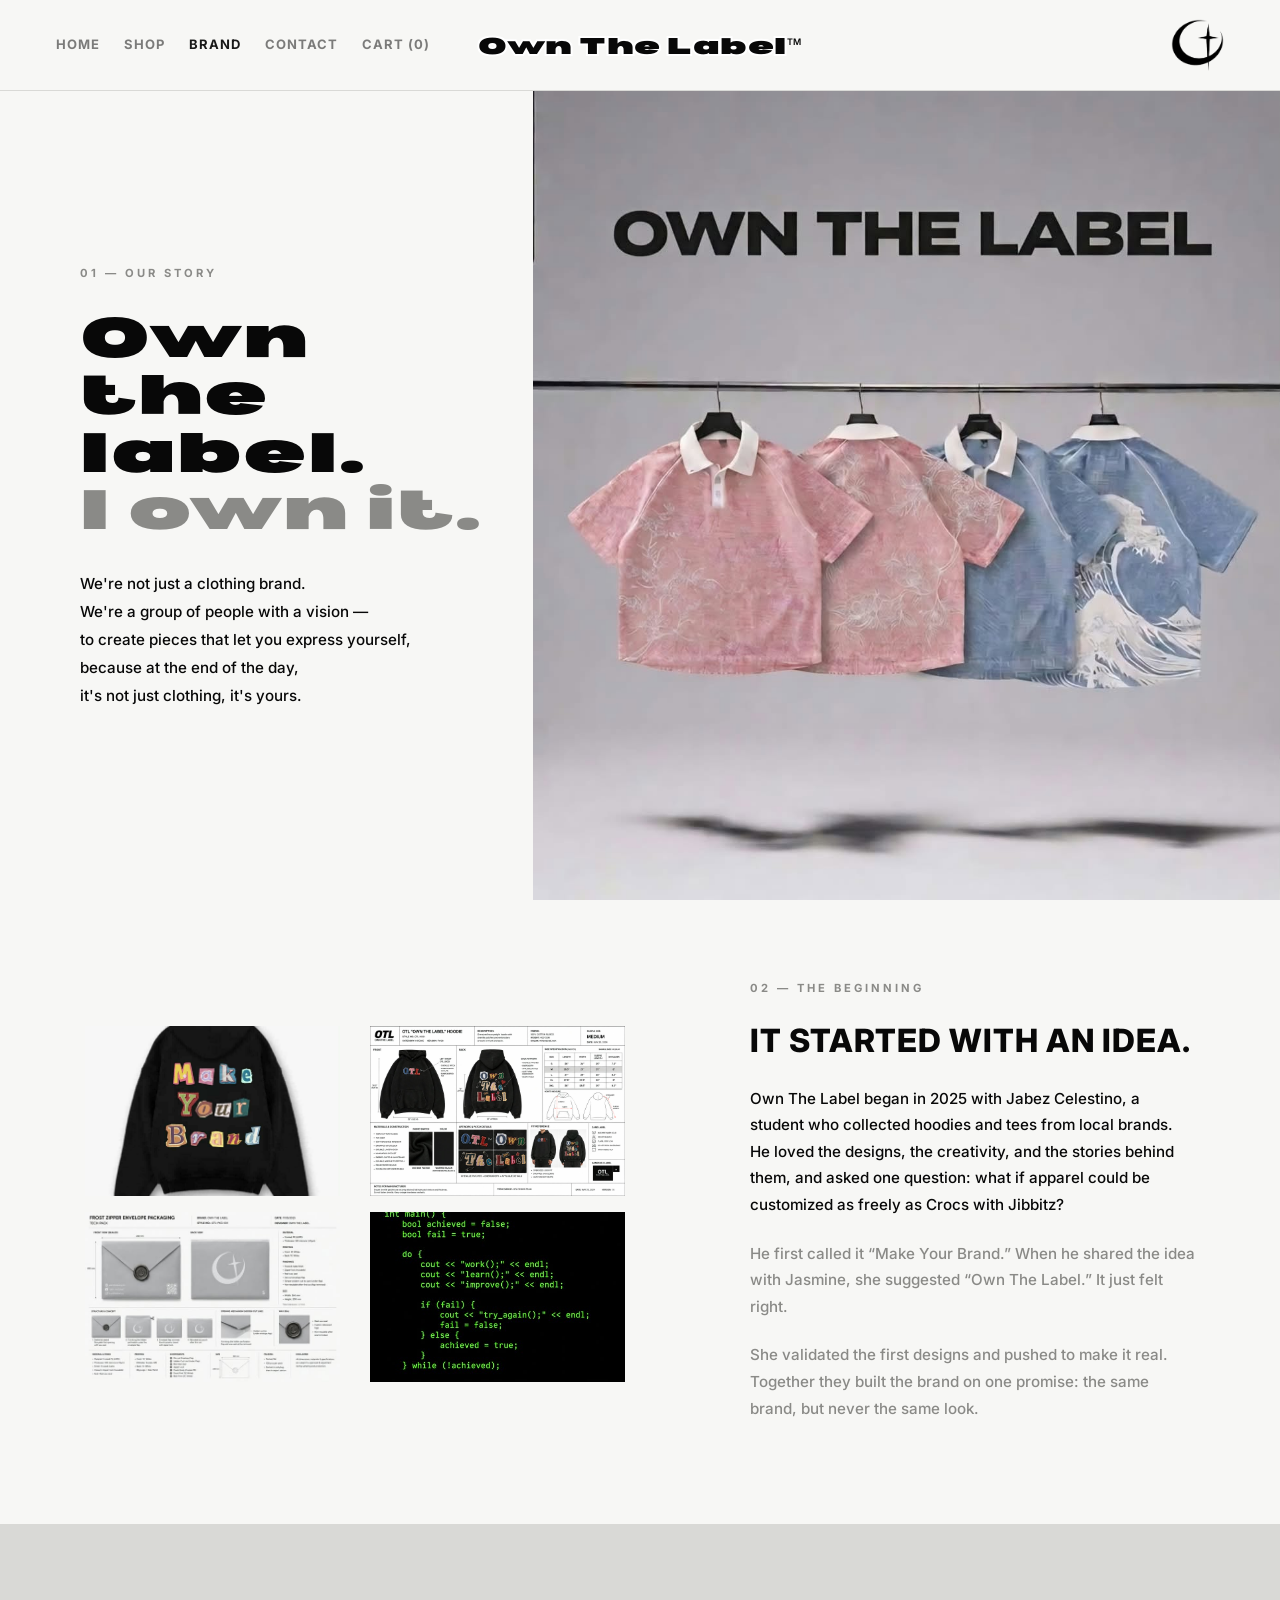
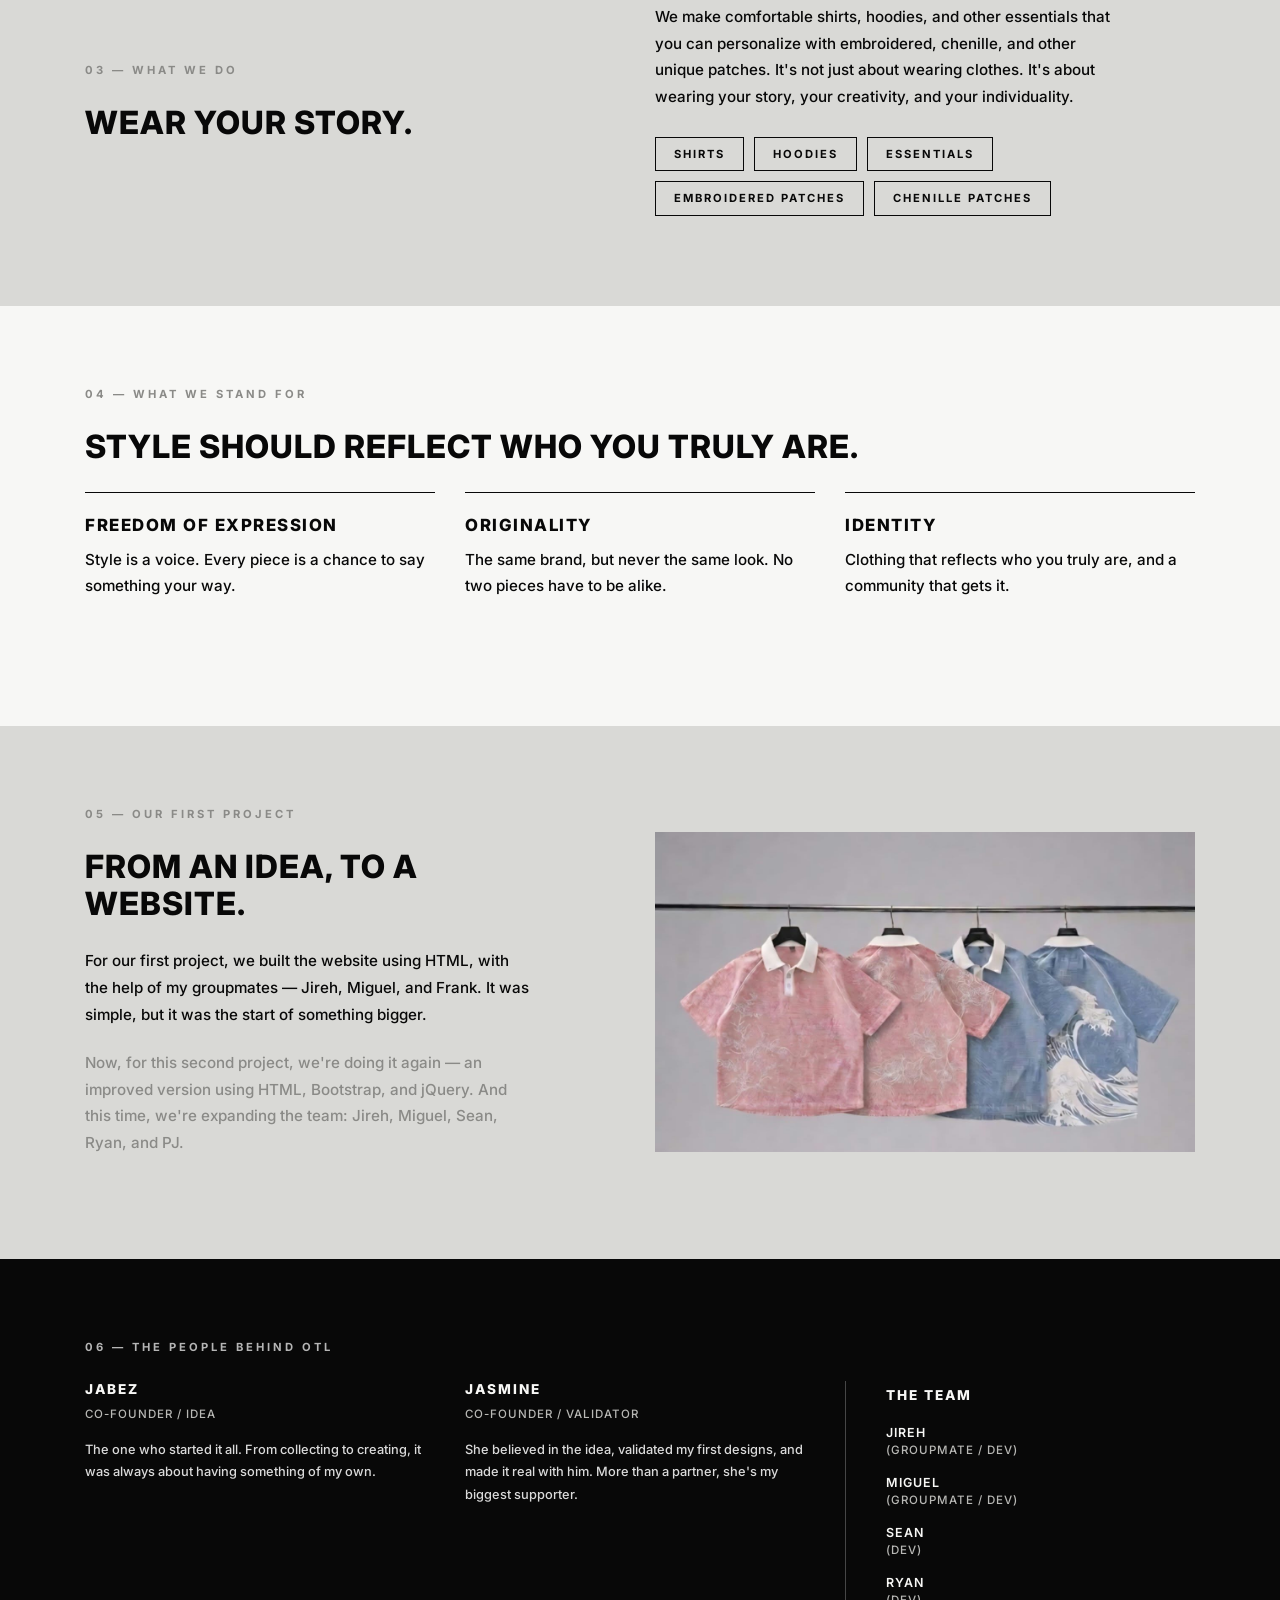
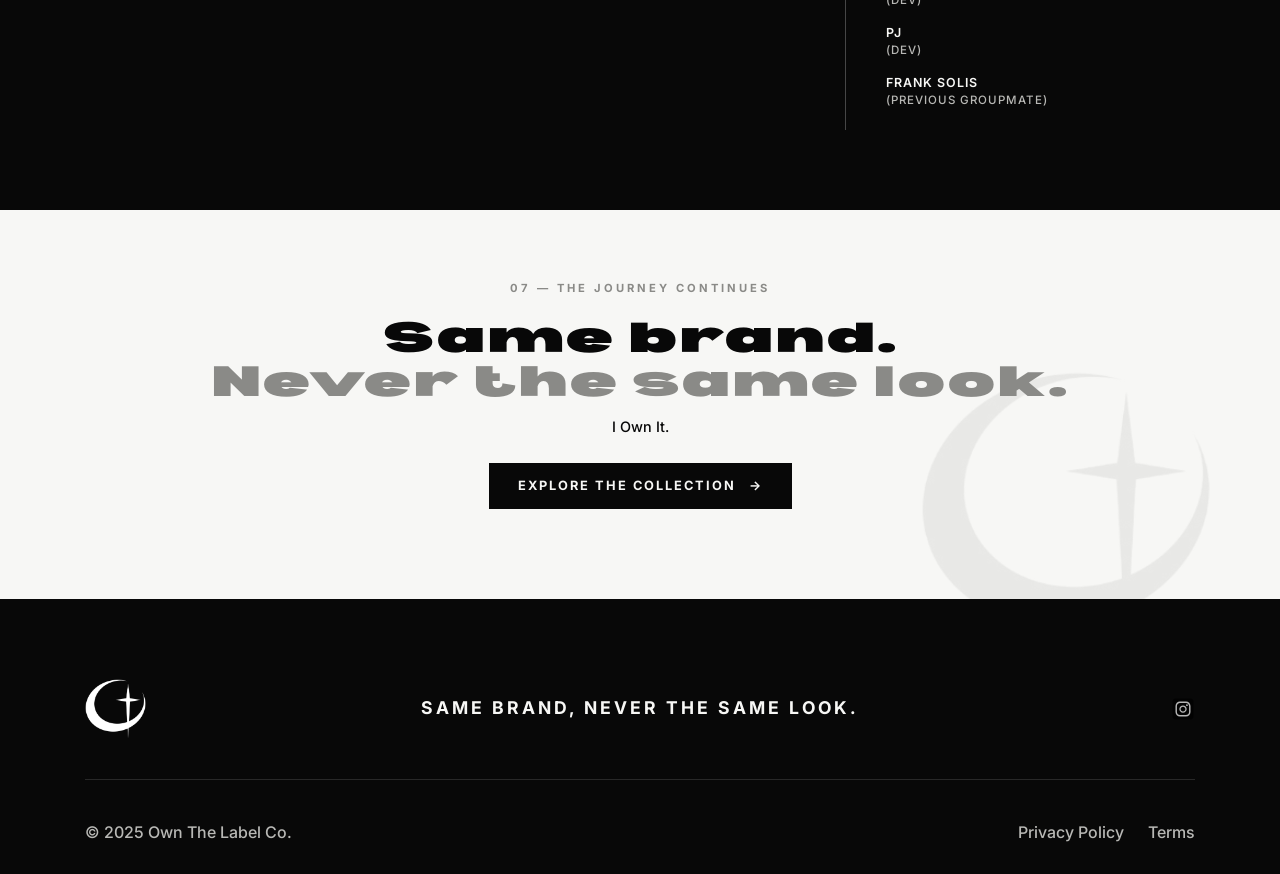
==== commit e68408b8: "Revert to a464294" ====
--- a/brand/brand.html
+++ b/brand/brand.html
@@ -6,7 +6,7 @@
     <meta name="viewport" content="width=device-width, initial-scale=1.0">
     <title>Brand | Own The Label Co.</title>
     <link href="https://cdn.jsdelivr.net/npm/bootstrap@4.2.1/dist/css/bootstrap.min.css" rel="stylesheet">
-    <link href="https://fonts.googleapis.com/css2?family=Anton&family=Inter:wght@300;400;500;600&display=swap"
+    <link href="https://fonts.googleapis.com/css2?family=Inter:wght@300;400;500;600;700;800&display=swap"
         rel="stylesheet">
     <link rel="stylesheet" href="../style.css">
     <link rel="stylesheet" href="brand.css">
@@ -20,7 +20,7 @@
                 <a class="navbar-brand logo order-xl-last" href="../index.html">
                     <img src="../img/logo2.png" alt="Own The Label">
                 </a>
-                <button class="navbar-toggler" type="button" data-toggle="collapse" data-target="#navbarNav">
+                <button class="navbar-toggler" type="button" data-toggle="collapse" data-target="#navbarNav" aria-label="Toggle navigation">
                     <span class="navbar-toggler-icon"></span>
                 </button>
                 <div class="collapse navbar-collapse" id="navbarNav">
@@ -36,6 +36,9 @@
                         </li>
                         <li class="nav-item">
                             <a class="nav-link" href="../contact/Contact.html">Contact</a>
+                        </li>
+                        <li class="nav-item nav-cart">
+                            <a class="nav-link" href="../checkout/checkout.html">Cart (<span class="cart-count">0</span>)</a>
                         </li>
                     </ul>
                 </div>
@@ -232,7 +235,7 @@
         </section>
 
         <section id="brand-cta">
-            <img src="../img/logo-star.png" alt="" class="faint-star">
+            <img src="../img/logo2.png" alt="" class="faint-star">
             <div class="container text-center">
                 <p class="small-label">07 — THE JOURNEY CONTINUES</p>
                 <h2 class="brand-title cta-title">
@@ -240,7 +243,7 @@
                     <span class="gray-line">Never the same look.</span>
                 </h2>
                 <p class="cta-sub">I Own It.</p>
-                <a href="../shop/shop.html" class="btn brand-btn">EXPLORE THE COLLECTION <span class="arrow">→</span></a>
+                <a href="../shop/shop.html" class="btn btn-otl brand-btn">EXPLORE THE COLLECTION <span class="arrow">→</span></a>
             </div>
         </section>
     </main>
@@ -254,13 +257,11 @@
                     </a>
                 </div>
                 <div class="col-md-6 text-center">
-                    <p class="footer-tagline">
-                        Same Brand Never The Same Look
-                    </p>
+                    <p class="footer-tagline">Same Brand, Never The Same Look.</p>
                 </div>
                 <div class="col-md-3 text-right">
                     <div class="social-icons">
-                        <a href="https://instagram.com/ownthelabel.co" aria-label="Instagram">
+                        <a href="https://instagram.com/ownthelabel.co" aria-label="Instagram" target="_blank" rel="noopener">
                             <img src="../img/instagram-logo-facebook-svgrepo-com.svg" alt="Instagram" class="social-icon">
                         </a>
                     </div>
@@ -269,9 +270,7 @@
             <hr>
             <div class="row">
                 <div class="col-md-6">
-                    <p class="copyright">
-                        © 2025 Own The Label Co.
-                    </p>
+                    <p class="copyright">© 2025 Own The Label Co.</p>
                 </div>
                 <div class="col-md-6 text-right">
                     <a href="#">Privacy Policy</a>
@@ -282,8 +281,8 @@
     </footer>
 
     <script src="https://code.jquery.com/jquery-3.3.1.min.js"></script>
+    <script src="https://cdn.jsdelivr.net/npm/bootstrap@4.2.1/dist/js/bootstrap.bundle.min.js"></script>
     <script src="../js/shared.js"></script>
-    <script src="https://cdn.jsdelivr.net/npm/bootstrap@4.2.1/dist/js/bootstrap.bundle.min.js"></script>
 </body>
 
 </html>
--- a/style.css
+++ b/style.css
@@ -1,737 +1,840 @@
-@font-face {
-    font-family: 'Bernoru Expanded';
-    src: url('fonts/bernoru-blackultraexpanded.otf') format('opentype');
-}
-
-@font-face {
-    font-family: 'Brice Semi Expanded';
-    src: url('fonts/your-brice-semi-expanded-file-name.otf') format('opentype');
-}
-
-:root {
-    --otl-white: #F7F7F5;
-    --otl-black: #080808;
-    --concrete: #D9D9D6;
-    --cool-gray: #8A8A87;
-    --chrome: #B8B8B5;
-}
-
-* {
-    margin: 0;
-    padding: 0;
-    box-sizing: border-box;
-}
-
-body {
-    background: var(--otl-white);
-    color: var(--otl-black);
-    font-family: 'Inter', sans-serif;
-    overflow-x: hidden;
-    font-weight: 500;
-}
-
-a {
-    text-decoration: none;
-}
-
-.otl-navbar {
-    position: fixed;
-    top: 0;
-    left: 0;
-    width: 100%;
-    z-index: 100;
-    background-color: rgba(247, 247, 245, 0);
-    border-bottom: 1px solid transparent;
-    padding: 18px 0;
-    transition: background-color .3s ease, border-color .3s ease;
-}
-
-.otl-navbar.is-scrolled {
-    background-color: var(--otl-white);
-    border-bottom: 1px solid var(--concrete);
-}
-
-.otl-navbar .container-fluid {
-    position: relative;
-    display: flex;
-    align-items: center;
-    justify-content: space-between;
-    min-height: 54px;
-}
-
-.otl-navbar .logo {
-    color: var(--otl-black);
-    font-size: 32px;
-    font-weight: 800;
-    letter-spacing: 2px;
-    line-height: 54px;
-    padding: 0;
-    margin-right: 8px;
-}
-
-.otl-navbar .navbar-brand img {
-    display: block;
-    height: 52px;
-    width: auto;
-}
-
-.otl-navbar .logo sup {
-    font-size: 10px;
-    top: -1em;
-}
-
-.otl-navbar .navbar-nav {
-    gap: 8px;
-}
-
-.otl-navbar .nav-link {
-    color: var(--cool-gray);
-    font-size: 13px;
-    font-weight: 700;
-    text-transform: uppercase;
-    letter-spacing: 1px;
-    transition: .3s ease;
-}
-
-.otl-navbar .nav-link:hover {
-    color: var(--otl-black);
-}
-
-.otl-navbar .nav-link.active {
-    color: var(--otl-black);
-    font-weight: 700;
-}
-
-.otl-navbar .navbar-toggler {
-    border: 1px solid var(--concrete);
-}
-
-.otl-navbar .navbar-toggler:focus {
-    box-shadow: none;
-}
-
-.otl-navbar .nav-title {
-    color: var(--otl-black);
-    font-family: 'Bernoru Expanded', sans-serif;
-    font-size: 1.4rem;
-    font-weight: normal;
-    -webkit-text-stroke: 4px #fff;
-    paint-order: stroke fill;
-    letter-spacing: .5px;
-    line-height: 54px;
-    padding: 0;
-    white-space: nowrap;
-}
-
-.otl-navbar .nav-title sup {
-    -webkit-text-stroke: 0;
-    font-family: 'Inter', sans-serif;
-    font-size: 0.4em;
-    font-weight: 600;
-    top: -1em;
-}
-
-@media (min-width: 1200px) {
-    .otl-navbar .nav-title {
-        position: absolute;
-        left: 50%;
-        top: 50%;
-        transform: translate(-50%, -50%);
-        margin: 0;
-    }
-}
-
-@media (max-width: 1199px) {
-    .otl-navbar .navbar-nav {
-        gap: 5px;
-        margin-top: 15px;
-    }
-
-    .otl-navbar .nav-link {
-        padding: 10px 0;
-    }
-
-    .otl-navbar .logo {
-        font-size: 28px;
-    }
-
-    .otl-navbar .navbar-brand img {
-        height: 42px;
-    }
-}
-
-#hero {
-    background: var(--otl-white);
-    min-height: 100vh;
-    position: relative;
-    overflow: hidden;
-}
-
-.hero-image-wrapper {
-    position: relative;
-    height: 100vh;
-}
-
-.hero-image {
-    width: 100%;
-    height: 100%;
-    object-fit: contain;
-    object-position: center;
-}
-
-.hero-overlay {
-    position: absolute;
-    top: 50%;
-    left: 50%;
-    transform: translate(-50%, -50%);
-    width: 100%;
-    text-align: center;
-}
-
-.hero-title {
-    position: fixed;
-    left: 50%;
-    top: 50%;
-    transform: translate(-50%, -50%) scale(1);
-    transform-origin: center center;
-    font-family: 'Bernoru Expanded', sans-serif;
-    font-size: 5rem;
-    font-weight: normal;
-    color: var(--otl-black);
-    -webkit-text-stroke: 5px #fff;
-    paint-order: stroke fill;
-    letter-spacing: 2px;
-    white-space: nowrap;
-    will-change: transform, top;
-    z-index: 101;
-}
-
-.hero-title sup {
-    -webkit-text-stroke: 0;
-    font-family: 'Inter', sans-serif;
-    font-size: 0.4em;
-    font-weight: 600;
-    top: -1em;
-}
-
-.featured-collection {
-    padding: 100px 0;
-}
-
-.hero-tagline {
-    color: var(--cool-gray);
-    font-size: .9rem;
-    letter-spacing: 4px;
-    text-transform: uppercase;
-    margin-top: 130px;
-}
-
-.scroll-indicator {
-    position: absolute;
-    bottom: 70px;
-    left: 50%;
-    transform: translateX(-50%);
-    font-size: .75rem;
-    color: var(--cool-gray);
-    letter-spacing: 3px;
-    text-transform: uppercase;
-}
-
-.brand-strip {
-    overflow: hidden;
-    padding: 14px 0;
-    background: #080808;
-    color: #ffffff;
-    font-size: 0.7rem;
-    font-weight: 500;
-    letter-spacing: 1.5px;
-    text-transform: uppercase;
-}
-
-#hero .brand-strip {
-    position: absolute;
-    left: 0;
-    bottom: 0;
-    width: 100%;
-}
-
-.strip-track {
-    display: flex;
-    width: max-content;
-    animation: strip-move 30s linear infinite;
-}
-
-.strip-group {
-    display: flex;
-    flex-shrink: 0;
-}
-
-.strip-group span {
-    margin: 0 50px;
-    white-space: nowrap;
-}
-
-@keyframes strip-move {
-    from {
-        transform: translateX(-50%);
-    }
-
-    to {
-        transform: translateX(0);
-    }
-}
-
-.section-title {
-    font-family: 'Inter', sans-serif;
-    color: var(--otl-black);
-    text-transform: uppercase;
-    margin-bottom: 1rem;
-}
-
-.section-subtitle {
-    color: var(--cool-gray);
-}
-
-.btn-otl,
-.btn-outline-otl {
-    padding: 12px 28px;
-    text-transform: uppercase;
-    letter-spacing: 1px;
-    transition: .3s ease;
-}
-
-.btn-otl {
-    background: var(--otl-black);
-    color: var(--otl-white);
-    border: none;
-}
-
-.btn-otl:hover {
-    background: #222;
-    color: var(--otl-white);
-}
-
-.btn-outline-otl {
-    border: 1px solid var(--otl-black);
-    color: var(--otl-black);
-    background: transparent;
-}
-
-.btn-outline-otl:hover {
-    background: var(--otl-black);
-    color: var(--otl-white);
-}
-
-.featured-collection .card {
-    border-radius: 14px;
-    overflow: hidden;
-    border: none;
-}
-
-#shop-category,
-#brand-story,
-#collectible,
-#our-story {
-    background: var(--otl-white);
-}
-
-#brand-story,
-#collectible,
-#our-story {
-    padding: 120px 0;
-}
-
-#shop-category {
-    padding: 100px 0;
-}
-
-.category-card img,
-.collectible-card img {
-    width: 100%;
-    object-fit: cover;
-}
-
-.category-card img {
-    height: 350px;
-    border-radius: 8px;
-}
-
-.collectible-card img {
-    height: 420px;
-}
-
-.lifestyle {
-    background: none;
-    display: flex;
-    align-items: center;
-    justify-content: center;
-    height: 400px;
-}
-
-.lifestyle img {
-    height: 100%;
-    object-fit: contain;
-    border-radius: 34px;
-}
-
-.category-card,
-.collectible-card {
-    transition: .3s ease;
-}
-
-.category-card {
-    text-align: center;
-    cursor: pointer;
-}
-
-.category-card h3 {
-    margin-top: 15px;
-    font-weight: 600;
-    color: var(--otl-black);
-}
-
-.category-card:hover {
-    transform: translateY(-5px);
-}
-
-.collectible-card {
-    overflow: hidden;
-    border-radius: 8px;
-}
-
-.collectible-card:hover {
-    transform: translateY(-8px);
-}
-
-.brand-symbol img {
-    width: 100%;
-    max-width: 500px;
-    display: block;
-    margin: 0 auto;
-    border-radius: 22px;
-}
-
-.brand-philo {
-    padding: 20px;
-}
-
-.brand-philo .section-title {
-    margin-bottom: 25px;
-}
-
-.brand-philo p {
-    font-size: 1rem;
-    line-height: 1.8;
-    color: var(--cool-gray);
-    margin-bottom: 30px;
-    max-width: 500px;
-}
-
-.otl-story p {
-    color: var(--cool-gray);
-    line-height: 1.8;
-    margin-top: 20px;
-}
-
-#footer {
-    background: var(--otl-black);
-    padding: 80px 0 30px;
-}
-
-.footer-logo {
-    color: var(--otl-white);
-    font-size: 2rem;
-    font-weight: 800;
-}
-
-.footer-logo img {
-    display: block;
-    height: 60px;
-    width: auto;
-}
-
-.footer-tagline {
-    color: var(--otl-white);
-    font-family: 'Inter', sans-serif;
-    font-size: 1.5rem;
-    margin: 0;
-}
-
-.social-icons {
-    display: flex;
-    justify-content: flex-end;
-    align-items: center;
-}
-
-.social-icons a {
-    color: var(--chrome);
-    margin-left: 15px;
-    text-transform: uppercase;
-}
-
-.social-icons a:hover {
-    color: var(--otl-white);
-}
-
-.social-icon {
-    width: 24px;
-    height: 24px;
-    opacity: .7;
-    transition: .3s ease;
-}
-
-.social-icon:hover {
-    opacity: 1;
-    transform: translateY(-2px);
-}
-
-#footer hr {
-    background: rgba(255, 255, 255, .15);
-    margin: 40px 0;
-}
-
-.copyright {
-    color: var(--chrome);
-    margin: 0;
-}
-
-#footer .row:last-child a {
-    color: var(--chrome);
-    margin-left: 20px;
-}
-
-#footer .row:last-child a:hover {
-    color: var(--otl-white);
-}
-
-.section-head {
-    display: flex;
-    justify-content: space-between;
-    align-items: flex-end;
-    margin-bottom: 40px;
-}
-
-.section-head .section-title {
-    margin-bottom: 0;
-}
-
-.section-eyebrow {
-    margin-bottom: 8px;
-    font-size: .7rem;
-    font-weight: 700;
-    letter-spacing: 3px;
-    color: var(--cool-gray);
-}
-
-.view-all {
-    font-size: .8rem;
-    font-weight: 700;
-    letter-spacing: 2px;
-    text-transform: uppercase;
-    color: var(--otl-black);
-    border-bottom: 1px solid var(--otl-black);
-    padding-bottom: 2px;
-    transition: .3s ease;
-}
-
-.view-all:hover {
-    color: var(--cool-gray);
-    border-color: var(--cool-gray);
-    text-decoration: none;
-}
-
-.fc-card {
-    display: block;
-    color: var(--otl-black);
-}
-
-.fc-card:hover {
-    color: var(--otl-black);
-    text-decoration: none;
-}
-
-.fc-img {
-    position: relative;
-    padding-top: 125%;
-    overflow: hidden;
-    background: #f2f2f2;
-}
-
-.fc-img img {
-    position: absolute;
-    top: 0;
-    left: 0;
-    width: 100%;
-    height: 100%;
-    object-fit: cover;
-    transition: transform .5s ease;
-}
-
-.fc-card:hover .fc-img img {
-    transform: scale(1.06);
-}
-
-.fc-info {
-    padding-top: 14px;
-}
-
-.fc-cat {
-    font-size: .68rem;
-    letter-spacing: 1.5px;
-    text-transform: uppercase;
-    color: var(--cool-gray);
-}
-
-.fc-info h3 {
-    margin: 4px 0;
-    font-size: 1rem;
-    font-weight: 600;
-}
-
-.fc-price {
-    margin: 0;
-    font-weight: 700;
-}
-
-.cat-tile {
-    position: relative;
-    display: block;
-    padding-top: 130%;
-    overflow: hidden;
-    background: #222;
-}
-
-.cat-tile:hover {
-    text-decoration: none;
-}
-
-.cat-tile img {
-    position: absolute;
-    top: 0;
-    left: 0;
-    width: 100%;
-    height: 100%;
-    object-fit: cover;
-    transition: transform .5s ease;
-}
-
-.cat-tile::after {
-    content: "";
-    position: absolute;
-    inset: 0;
-    background: linear-gradient(to top, rgba(0, 0, 0, .7), rgba(0, 0, 0, 0) 55%);
-}
-
-.cat-tile:hover img {
-    transform: scale(1.08);
-}
-
-.cat-overlay {
-    position: absolute;
-    left: 0;
-    right: 0;
-    bottom: 0;
-    z-index: 1;
-    padding: 18px;
-    color: #fff;
-}
-
-.cat-overlay h3 {
-    margin: 0;
-    font-size: 1.1rem;
-    font-weight: 700;
-    letter-spacing: 1px;
-    text-transform: uppercase;
-}
-
-.cat-count {
-    font-size: .75rem;
-    letter-spacing: 1px;
-    color: rgba(255, 255, 255, .75);
-}
-
-@media (max-width: 576px) {
-    .section-head {
-        flex-direction: column;
-        align-items: flex-start;
-    }
-
-    .view-all {
-        margin-top: 12px;
-    }
-}
-
-@media (max-width: 991px) {
-    .hero-title {
-        font-size: 3rem;
-    }
-
-    .featured-collection {
-        padding: 80px 0;
-    }
-
-    #shop-category,
-    #brand-story,
-    #collectible,
-    #our-story {
-        padding: 80px 0;
-    }
-
-    .brand-symbol img {
-        max-width: 100%;
-        margin-bottom: 30px;
-    }
-
-    .lifestyle {
-        height: 350px;
-    }
-
-    .collectible-card img,
-    .category-card img {
-        height: 280px;
-    }
-}
-
-@media (max-width: 576px) {
-    .hero-title {
-        font-size: 2.2rem;
-    }
-
-    .featured-collection {
-        padding: 60px 0;
-    }
-
-    .hero-tagline {
-        font-size: .8rem;
-    }
-
-    #shop-category,
-    #brand-story,
-    #collectible,
-    #our-story {
-        padding: 60px 0;
-    }
-
-    .section-title {
-        font-size: 1.5rem;
-    }
-
-    .lifestyle {
-        height: 220px;
-    }
-
-    .collectible-card img,
-    .category-card img {
-        height: 220px;
-    }
-
-    .featured-collection .card-img-top {
-        height: 320px;
-    }
-}
-
-@media (prefers-reduced-motion: reduce) {
-    .strip-track {
-        animation: none;
-    }
+@font-face {
+    font-family: 'Bernoru Expanded';
+    src: url('fonts/bernoru-blackultraexpanded.otf') format('opentype');
+    font-display: swap;
+}
+
+
+:root {
+    --otl-white: #F7F7F5;
+    --otl-black: #080808;
+    --concrete: #D9D9D6;
+    --cool-gray: #8A8A87;
+    --chrome: #B8B8B5;
+    --surface: #FFFFFF;
+    --placeholder: #EDEDEA;
+    --otl-red: #A53D35;
+    --font-display: 'Bernoru Expanded', 'Arial Black', sans-serif;
+    --font-body: 'Inter', sans-serif;
+}
+
+* {
+    margin: 0;
+    padding: 0;
+    box-sizing: border-box;
+}
+
+body {
+    background: var(--otl-white);
+    color: var(--otl-black);
+    font-family: var(--font-body);
+    overflow-x: hidden;
+    font-weight: 500;
+}
+
+h1, h2, h3, h4, h5, h6, .h1, .h2, .h3, .h4, .h5, .h6 {
+    font-family: var(--font-body);
+}
+
+a {
+    color: var(--otl-black);
+}
+
+a:hover {
+    color: var(--cool-gray);
+}
+
+a {
+    text-decoration: none;
+}
+
+.otl-navbar {
+    position: fixed;
+    top: 0;
+    left: 0;
+    width: 100%;
+    z-index: 100;
+    background-color: rgba(247, 247, 245, 0);
+    border-bottom: 1px solid transparent;
+    padding: 18px 0;
+    transition: background-color .3s ease, border-color .3s ease;
+}
+
+.otl-navbar.is-scrolled {
+    background-color: var(--otl-white);
+    border-bottom: 1px solid var(--concrete);
+}
+
+.otl-navbar .container-fluid {
+    position: relative;
+    display: flex;
+    align-items: center;
+    justify-content: space-between;
+    min-height: 54px;
+}
+
+.otl-navbar .logo {
+    color: var(--otl-black);
+    font-size: 32px;
+    font-weight: 800;
+    letter-spacing: 2px;
+    line-height: 54px;
+    padding: 0;
+    margin-right: 8px;
+}
+
+.otl-navbar .navbar-brand img {
+    display: block;
+    height: 52px;
+    width: auto;
+}
+
+.otl-navbar .logo sup {
+    font-size: 10px;
+    top: -1em;
+}
+
+.otl-navbar .navbar-nav {
+    gap: 8px;
+}
+
+.otl-navbar .nav-link {
+    color: var(--cool-gray);
+    font-size: 13px;
+    font-weight: 700;
+    text-transform: uppercase;
+    letter-spacing: 1px;
+    transition: .3s ease;
+}
+
+.otl-navbar .nav-link:hover {
+    color: var(--otl-black);
+}
+
+.otl-navbar .nav-link.active {
+    color: var(--otl-black);
+    font-weight: 700;
+}
+
+.otl-navbar .navbar-toggler {
+    border: 1px solid var(--concrete);
+}
+
+.otl-navbar .navbar-toggler:focus {
+    box-shadow: none;
+}
+
+.otl-navbar .nav-title {
+    color: var(--otl-black);
+    font-family: var(--font-display);
+    font-size: 1.4rem;
+    font-weight: normal;
+    -webkit-text-stroke: 4px #fff;
+    paint-order: stroke fill;
+    letter-spacing: .5px;
+    line-height: 54px;
+    padding: 0;
+    white-space: nowrap;
+}
+
+.otl-navbar .nav-title sup {
+    -webkit-text-stroke: 0;
+    font-family: var(--font-body);
+    font-size: 0.4em;
+    font-weight: 600;
+    top: -1em;
+}
+
+@media (min-width: 1200px) {
+    .otl-navbar .nav-title {
+        position: absolute;
+        left: 50%;
+        top: 50%;
+        transform: translate(-50%, -50%);
+        margin: 0;
+    }
+}
+
+@media (max-width: 1199px) {
+    .otl-navbar .navbar-nav {
+        gap: 5px;
+        margin-top: 15px;
+    }
+
+    .otl-navbar .nav-link {
+        padding: 10px 0;
+    }
+
+    .otl-navbar .logo {
+        font-size: 28px;
+    }
+
+    .otl-navbar .navbar-brand img {
+        height: 42px;
+    }
+}
+
+#hero {
+    background: var(--otl-white);
+    min-height: 100vh;
+    position: relative;
+    overflow: hidden;
+}
+
+.hero-image-wrapper {
+    position: relative;
+    height: 100vh;
+}
+
+.hero-image {
+    width: 100%;
+    height: 100%;
+    object-fit: contain;
+    object-position: center;
+}
+
+.hero-overlay {
+    position: absolute;
+    top: 50%;
+    left: 50%;
+    transform: translate(-50%, -50%);
+    width: 100%;
+    text-align: center;
+}
+
+.hero-title {
+    position: fixed;
+    left: 50%;
+    top: 50%;
+    transform: translate(-50%, -50%) scale(1);
+    transform-origin: center center;
+    font-family: var(--font-display);
+    font-size: 5rem;
+    font-weight: normal;
+    color: var(--otl-black);
+    -webkit-text-stroke: 5px #fff;
+    paint-order: stroke fill;
+    letter-spacing: 2px;
+    white-space: nowrap;
+    will-change: transform, top;
+    z-index: 101;
+}
+
+.hero-title sup {
+    -webkit-text-stroke: 0;
+    font-family: var(--font-body);
+    font-size: 0.4em;
+    font-weight: 600;
+    top: -1em;
+}
+
+.featured-collection {
+    padding: 100px 0;
+}
+
+.hero-tagline {
+    color: var(--cool-gray);
+    font-size: .9rem;
+    letter-spacing: 4px;
+    text-transform: uppercase;
+    margin-top: 130px;
+}
+
+.scroll-indicator {
+    position: absolute;
+    bottom: 70px;
+    left: 50%;
+    transform: translateX(-50%);
+    font-size: .75rem;
+    color: var(--cool-gray);
+    letter-spacing: 3px;
+    text-transform: uppercase;
+}
+
+.brand-strip {
+    overflow: hidden;
+    padding: 14px 0;
+    background: var(--otl-black);
+    color: var(--surface);
+    font-size: 0.7rem;
+    font-weight: 500;
+    letter-spacing: 1.5px;
+    text-transform: uppercase;
+}
+
+#hero .brand-strip {
+    position: absolute;
+    left: 0;
+    bottom: 0;
+    width: 100%;
+}
+
+.strip-track {
+    display: flex;
+    width: max-content;
+    animation: strip-move 30s linear infinite;
+}
+
+.strip-group {
+    display: flex;
+    flex-shrink: 0;
+}
+
+.strip-group span {
+    margin: 0 50px;
+    white-space: nowrap;
+}
+
+@keyframes strip-move {
+    from {
+        transform: translateX(-50%);
+    }
+
+    to {
+        transform: translateX(0);
+    }
+}
+
+.section-title {
+    font-family: var(--font-body);
+    font-weight: 800;
+    letter-spacing: 1px;
+    color: var(--otl-black);
+    text-transform: uppercase;
+    margin-bottom: 1rem;
+}
+
+.section-subtitle {
+    color: var(--cool-gray);
+}
+
+.btn-otl,
+.btn-outline-otl {
+    padding: 12px 28px;
+    border-radius: 0;
+    font-size: .8rem;
+    font-weight: 700;
+    text-transform: uppercase;
+    letter-spacing: 2px;
+    transition: .3s ease;
+}
+
+.btn-otl {
+    background: var(--otl-black);
+    color: var(--otl-white);
+    border: 1px solid var(--otl-black);
+}
+
+.btn-otl:hover,
+.btn-otl:focus {
+    background: transparent;
+    color: var(--otl-black);
+    box-shadow: none;
+}
+
+.btn-otl:disabled,
+.btn-otl:disabled:hover {
+    background: var(--chrome);
+    border-color: var(--chrome);
+    color: var(--surface);
+    cursor: not-allowed;
+}
+
+.btn-outline-otl,
+.btn-outline-dark {
+    border: 1px solid var(--otl-black);
+    border-radius: 0;
+    color: var(--otl-black);
+    background: transparent;
+}
+
+.btn-outline-otl:hover,
+.btn-outline-dark:hover {
+    background: var(--otl-black);
+    border-color: var(--otl-black);
+    color: var(--otl-white);
+}
+
+.btn-sm.btn-otl,
+.btn-sm.btn-outline-otl {
+    padding: 9px 16px;
+    font-size: .72rem;
+}
+
+/* ---------- Shared page elements (used by every inner page) ---------- */
+
+.page-title {
+    font-family: var(--font-display);
+    font-weight: normal;
+    font-size: 2.6rem;
+    line-height: 1.1;
+    letter-spacing: 1px;
+    color: var(--otl-black);
+    margin-bottom: 40px;
+}
+
+.form-control {
+    border-radius: 0;
+    border: 1px solid var(--concrete);
+    background: var(--surface);
+    color: var(--otl-black);
+}
+
+.form-control:focus {
+    border-color: var(--otl-black);
+    box-shadow: none;
+}
+
+label {
+    font-size: .7rem;
+    font-weight: 700;
+    letter-spacing: 2px;
+    text-transform: uppercase;
+    color: var(--otl-black);
+}
+
+.form-check-label {
+    font-size: .9rem;
+    font-weight: 500;
+    letter-spacing: 0;
+    text-transform: none;
+}
+
+.text-muted {
+    color: var(--cool-gray) !important;
+}
+
+.alert-danger {
+    background: var(--surface);
+    border: 1px solid var(--otl-red);
+    border-left-width: 4px;
+    border-radius: 0;
+    color: var(--otl-red);
+}
+
+.featured-collection .card {
+    border-radius: 14px;
+    overflow: hidden;
+    border: none;
+}
+
+#shop-category,
+#brand-story,
+#collectible,
+#our-story {
+    background: var(--otl-white);
+}
+
+#brand-story,
+#collectible,
+#our-story {
+    padding: 120px 0;
+}
+
+#shop-category {
+    padding: 100px 0;
+}
+
+.category-card img,
+.collectible-card img {
+    width: 100%;
+    object-fit: cover;
+}
+
+.category-card img {
+    height: 350px;
+    border-radius: 8px;
+}
+
+.collectible-card img {
+    height: 420px;
+}
+
+.lifestyle {
+    background: none;
+    display: flex;
+    align-items: center;
+    justify-content: center;
+    height: 400px;
+}
+
+.lifestyle img {
+    height: 100%;
+    object-fit: contain;
+    border-radius: 34px;
+}
+
+.category-card,
+.collectible-card {
+    transition: .3s ease;
+}
+
+.category-card {
+    text-align: center;
+    cursor: pointer;
+}
+
+.category-card h3 {
+    margin-top: 15px;
+    font-weight: 600;
+    color: var(--otl-black);
+}
+
+.category-card:hover {
+    transform: translateY(-5px);
+}
+
+.collectible-card {
+    overflow: hidden;
+    border-radius: 8px;
+}
+
+.collectible-card:hover {
+    transform: translateY(-8px);
+}
+
+.brand-symbol img {
+    width: 100%;
+    max-width: 500px;
+    display: block;
+    margin: 0 auto;
+    border-radius: 22px;
+}
+
+.brand-philo {
+    padding: 20px;
+}
+
+.brand-philo .section-title {
+    margin-bottom: 25px;
+}
+
+.brand-philo p {
+    font-size: 1rem;
+    line-height: 1.8;
+    color: var(--cool-gray);
+    margin-bottom: 30px;
+    max-width: 500px;
+}
+
+.otl-story p {
+    color: var(--cool-gray);
+    line-height: 1.8;
+    margin-top: 20px;
+}
+
+#footer {
+    background: var(--otl-black);
+    padding: 80px 0 30px;
+}
+
+.footer-logo {
+    color: var(--otl-white);
+    font-size: 2rem;
+    font-weight: 800;
+}
+
+.footer-logo img {
+    display: block;
+    height: 60px;
+    width: auto;
+}
+
+.footer-tagline {
+    color: var(--otl-white);
+    font-family: var(--font-body);
+    font-size: 1.1rem;
+    font-weight: 700;
+    letter-spacing: 3px;
+    text-transform: uppercase;
+    margin: 0;
+}
+
+.social-icons {
+    display: flex;
+    justify-content: flex-end;
+    align-items: center;
+}
+
+.social-icons a {
+    color: var(--chrome);
+    margin-left: 15px;
+    text-transform: uppercase;
+}
+
+.social-icons a:hover {
+    color: var(--otl-white);
+}
+
+.social-icon {
+    width: 24px;
+    height: 24px;
+    opacity: .7;
+    transition: .3s ease;
+}
+
+.social-icon:hover {
+    opacity: 1;
+    transform: translateY(-2px);
+}
+
+#footer hr {
+    background: rgba(255, 255, 255, .15);
+    margin: 40px 0;
+}
+
+.copyright {
+    color: var(--chrome);
+    margin: 0;
+}
+
+#footer .row:last-child a {
+    color: var(--chrome);
+    margin-left: 20px;
+}
+
+#footer .row:last-child a:hover {
+    color: var(--otl-white);
+}
+
+.section-head {
+    display: flex;
+    justify-content: space-between;
+    align-items: flex-end;
+    margin-bottom: 40px;
+}
+
+.section-head .section-title {
+    margin-bottom: 0;
+}
+
+.section-eyebrow {
+    margin-bottom: 8px;
+    font-size: .7rem;
+    font-weight: 700;
+    letter-spacing: 3px;
+    color: var(--cool-gray);
+}
+
+.view-all {
+    font-size: .8rem;
+    font-weight: 700;
+    letter-spacing: 2px;
+    text-transform: uppercase;
+    color: var(--otl-black);
+    border-bottom: 1px solid var(--otl-black);
+    padding-bottom: 2px;
+    transition: .3s ease;
+}
+
+.view-all:hover {
+    color: var(--cool-gray);
+    border-color: var(--cool-gray);
+    text-decoration: none;
+}
+
+.fc-card {
+    display: block;
+    color: var(--otl-black);
+}
+
+.fc-card:hover {
+    color: var(--otl-black);
+    text-decoration: none;
+}
+
+.fc-img {
+    position: relative;
+    padding-top: 125%;
+    overflow: hidden;
+    background: var(--placeholder);
+}
+
+.fc-img img {
+    position: absolute;
+    top: 0;
+    left: 0;
+    width: 100%;
+    height: 100%;
+    object-fit: cover;
+    transition: transform .5s ease;
+}
+
+.fc-card:hover .fc-img img {
+    transform: scale(1.06);
+}
+
+.fc-info {
+    padding-top: 14px;
+}
+
+.fc-cat {
+    font-size: .68rem;
+    letter-spacing: 1.5px;
+    text-transform: uppercase;
+    color: var(--cool-gray);
+}
+
+.fc-info h3 {
+    margin: 4px 0;
+    font-size: 1rem;
+    font-weight: 600;
+}
+
+.fc-price {
+    margin: 0;
+    font-weight: 700;
+}
+
+.cat-tile {
+    position: relative;
+    display: block;
+    padding-top: 130%;
+    overflow: hidden;
+    background: #222;
+}
+
+.cat-tile:hover {
+    text-decoration: none;
+}
+
+.cat-tile img {
+    position: absolute;
+    top: 0;
+    left: 0;
+    width: 100%;
+    height: 100%;
+    object-fit: cover;
+    transition: transform .5s ease;
+}
+
+.cat-tile::after {
+    content: "";
+    position: absolute;
+    inset: 0;
+    background: linear-gradient(to top, rgba(0, 0, 0, .7), rgba(0, 0, 0, 0) 55%);
+}
+
+.cat-tile:hover img {
+    transform: scale(1.08);
+}
+
+.cat-overlay {
+    position: absolute;
+    left: 0;
+    right: 0;
+    bottom: 0;
+    z-index: 1;
+    padding: 18px;
+    color: #fff;
+}
+
+.cat-overlay h3 {
+    margin: 0;
+    font-size: 1.1rem;
+    font-weight: 700;
+    letter-spacing: 1px;
+    text-transform: uppercase;
+}
+
+.cat-count {
+    font-size: .75rem;
+    letter-spacing: 1px;
+    color: rgba(255, 255, 255, .75);
+}
+
+@media (max-width: 576px) {
+    .section-head {
+        flex-direction: column;
+        align-items: flex-start;
+    }
+
+    .view-all {
+        margin-top: 12px;
+    }
+}
+
+@media (max-width: 991px) {
+    .hero-title {
+        font-size: 3rem;
+    }
+
+    .featured-collection {
+        padding: 80px 0;
+    }
+
+    #shop-category,
+    #brand-story,
+    #collectible,
+    #our-story {
+        padding: 80px 0;
+    }
+
+    .brand-symbol img {
+        max-width: 100%;
+        margin-bottom: 30px;
+    }
+
+    .lifestyle {
+        height: 350px;
+    }
+
+    .collectible-card img,
+    .category-card img {
+        height: 280px;
+    }
+}
+
+@media (max-width: 991px) {
+    .page-title {
+        font-size: 2rem;
+    }
+}
+
+@media (max-width: 576px) {
+    .page-title {
+        font-size: 1.5rem;
+    }
+
+    .hero-title {
+        font-size: 2.2rem;
+    }
+
+    .featured-collection {
+        padding: 60px 0;
+    }
+
+    .hero-tagline {
+        font-size: .8rem;
+    }
+
+    #shop-category,
+    #brand-story,
+    #collectible,
+    #our-story {
+        padding: 60px 0;
+    }
+
+    .section-title {
+        font-size: 1.5rem;
+    }
+
+    .lifestyle {
+        height: 220px;
+    }
+
+    .collectible-card img,
+    .category-card img {
+        height: 220px;
+    }
+
+    .featured-collection .card-img-top {
+        height: 320px;
+    }
+}
+
+@media (prefers-reduced-motion: reduce) {
+    .strip-track {
+        animation: none;
+    }
 }
--- a/brand/brand.css
+++ b/brand/brand.css
@@ -1,327 +1,315 @@
-body {
-    background: #e9e9e7;
-    color: #1a1a1a;
-    font-family: 'Inter', sans-serif;
-    font-weight: 400;
-}
-
-main {
-    padding-top: 91px;
-}
-
-.small-label {
-    margin-bottom: 26px;
-    font-size: 0.72rem;
-    letter-spacing: 1.5px;
-    text-transform: uppercase;
-    color: #5f5f5c;
-}
-
-.brand-title {
-    font-family: 'Anton', sans-serif;
-    font-size: 4.5rem;
-    font-weight: 400;
-    line-height: 1;
-    text-transform: uppercase;
-    letter-spacing: 0.5px;
-}
-
-.gray-line {
-    display: block;
-    color: #7f7f7c;
-}
-
-.brand-heading {
-    margin-bottom: 26px;
-    font-family: 'Anton', sans-serif;
-    font-size: 2.4rem;
-    font-weight: 400;
-    line-height: 1.1;
-    text-transform: uppercase;
-    letter-spacing: 0.5px;
-}
-
-.brand-text {
-    max-width: 460px;
-    margin-bottom: 22px;
-    font-size: 0.95rem;
-    line-height: 1.75;
-}
-
-.soft-text {
-    color: #5f5f5c;
-}
-
-.brand-section {
-    padding: 80px 0;
-}
-
-.img-box {
-    position: relative;
-    width: 100%;
-    overflow: hidden;
-    background: #cfcfcc;
-}
-
-.img-box img {
-    position: absolute;
-    top: 0;
-    left: 0;
-    width: 100%;
-    height: 100%;
-    object-fit: cover;
-    object-position: center;
-    display: block;
-}
-
-.img-hero {
-    min-height: 340px;
-}
-
-.img-tile {
-    height: 170px;
-}
-
-.img-wide {
-    height: 320px;
-}
-
-#brand-landing {
-    display: flex;
-    flex-direction: column;
-    min-height: calc(100vh - 91px);
-}
-
-#brand-hero {
-    display: flex;
-    flex: 1;
-}
-
-#brand-hero .row {
-    flex: 1;
-}
-
-#brand-hero .hero-text {
-    padding: 60px 40px 60px 80px;
-}
-
-#brand-hero .brand-title {
-    margin-bottom: 34px;
-}
-
-.brand-lead {
-    font-size: 0.95rem;
-    line-height: 1.85;
-}
-
-#brand-make,
-#brand-project {
-    background: #d9d9d6;
-}
-
-#brand-people {
-    background: #161616;
-    color: #ffffff;
-}
-
-#brand-people .small-label {
-    color: rgba(255, 255, 255, 0.7);
-}
-
-.person-name {
-    font-size: 0.8rem;
-    font-weight: 600;
-    letter-spacing: 1.5px;
-    text-transform: uppercase;
-}
-
-.person-role {
-    margin: 2px 0 16px;
-    font-size: 0.72rem;
-    letter-spacing: 1px;
-    text-transform: uppercase;
-    color: rgba(255, 255, 255, 0.6);
-}
-
-.person-text {
-    font-size: 0.8rem;
-    line-height: 1.75;
-    color: rgba(255, 255, 255, 0.85);
-}
-
-.team-list {
-    height: 100%;
-    padding: 6px 0 6px 40px;
-    border-left: 1px solid rgba(255, 255, 255, 0.25);
-}
-
-.team-list .person-name {
-    margin-bottom: 20px;
-}
-
-.team-name {
-    margin-bottom: 14px;
-    font-size: 0.78rem;
-    font-weight: 600;
-    letter-spacing: 1px;
-    text-transform: uppercase;
-}
-
-.team-name small {
-    display: block;
-    font-size: 0.72rem;
-    font-weight: 400;
-    color: rgba(255, 255, 255, 0.6);
-}
-
-#brand-cta {
-    position: relative;
-    overflow: hidden;
-    padding: 70px 0 90px;
-}
-
-#brand-cta .container {
-    position: relative;
-}
-
-#brand-cta .small-label {
-    margin-bottom: 18px;
-}
-
-.cta-title {
-    font-size: 3rem;
-}
-
-.faint-star {
-    position: absolute;
-    right: 5%;
-    bottom: -60px;
-    width: 300px;
-    opacity: 0.06;
-    mix-blend-mode: multiply;
-    pointer-events: none;
-}
-
-.cta-sub {
-    margin: 14px 0 26px;
-    font-size: 0.9rem;
-}
-
-.brand-btn {
-    padding: 15px 34px;
-    background: #080808;
-    color: #ffffff;
-    border: 1px solid #080808;
-    border-radius: 0;
-    font-size: 0.72rem;
-    font-weight: 500;
-    letter-spacing: 1.5px;
-    transition: 0.3s ease;
-}
-
-.brand-btn:hover {
-    background: transparent;
-    color: #080808;
-}
-
-.brand-btn .arrow {
-    margin-left: 8px;
-}
-
-.chip-row {
-    display: flex;
-    flex-wrap: wrap;
-    margin-top: 26px;
-}
-
-.chip {
-    margin: 0 10px 10px 0;
-    padding: 8px 18px;
-    border: 1px solid #1a1a1a;
-    font-size: 0.72rem;
-    letter-spacing: 1px;
-    text-transform: uppercase;
-    transition: 0.3s ease;
-}
-
-.chip:hover {
-    background: #1a1a1a;
-    color: #ffffff;
-}
-
-.value-item {
-    height: 100%;
-    padding-top: 22px;
-    border-top: 1px solid #9a9a97;
-}
-
-.value-title {
-    margin-bottom: 12px;
-    font-family: 'Anton', sans-serif;
-    font-size: 1.4rem;
-    font-weight: 400;
-    text-transform: uppercase;
-    letter-spacing: 0.5px;
-}
-
-@media (max-width: 991px) {
-    #brand-hero .hero-text {
-        padding: 50px 24px;
-    }
-
-    .brand-title {
-        font-size: 3.2rem;
-    }
-
-    .cta-title {
-        font-size: 2.4rem;
-    }
-
-    .brand-heading {
-        font-size: 2rem;
-    }
-
-    .img-hero {
-        min-height: 300px;
-    }
-
-    .brand-section {
-        padding: 60px 0;
-    }
-
-    .team-list {
-        padding: 30px 0 0;
-        border-left: none;
-        border-top: 1px solid rgba(255, 255, 255, 0.25);
-    }
-}
-
-@media (max-width: 576px) {
-    .brand-title {
-        font-size: 2.4rem;
-    }
-
-    .cta-title {
-        font-size: 1.9rem;
-    }
-
-    .brand-heading {
-        font-size: 1.7rem;
-    }
-
-    .img-hero {
-        min-height: 260px;
-    }
-
-    .img-tile {
-        height: 120px;
-    }
-
-    .img-wide {
-        height: 220px;
-    }
-
-    .faint-star {
-        width: 180px;
-    }
+
+main {
+    padding-top: 91px;
+    background: var(--otl-white);
+}
+
+.small-label {
+    margin-bottom: 26px;
+    font-size: 0.7rem;
+    font-weight: 700;
+    letter-spacing: 3px;
+    text-transform: uppercase;
+    color: var(--cool-gray);
+}
+
+.brand-title {
+    font-family: var(--font-display);
+    font-size: 3.4rem;
+    font-weight: normal;
+    line-height: 1.05;
+    letter-spacing: 1px;
+}
+
+.gray-line {
+    display: block;
+    color: var(--cool-gray);
+}
+
+.brand-heading {
+    margin-bottom: 26px;
+    font-family: var(--font-body);
+    font-size: 2rem;
+    font-weight: 800;
+    line-height: 1.15;
+    text-transform: uppercase;
+    letter-spacing: 1px;
+}
+
+.brand-text {
+    max-width: 460px;
+    margin-bottom: 22px;
+    font-size: 0.95rem;
+    line-height: 1.75;
+}
+
+.brand-text,
+.brand-lead {
+    color: var(--otl-black);
+}
+
+.soft-text {
+    color: var(--cool-gray);
+}
+
+.brand-section {
+    padding: 80px 0;
+}
+
+.img-box {
+    position: relative;
+    width: 100%;
+    overflow: hidden;
+    background: var(--placeholder);
+}
+
+.img-box img {
+    position: absolute;
+    top: 0;
+    left: 0;
+    width: 100%;
+    height: 100%;
+    object-fit: cover;
+    object-position: center;
+    display: block;
+}
+
+.img-hero {
+    min-height: 340px;
+}
+
+.img-tile {
+    height: 170px;
+}
+
+.img-wide {
+    height: 320px;
+}
+
+#brand-landing {
+    display: flex;
+    flex-direction: column;
+    min-height: calc(100vh - 91px);
+}
+
+#brand-hero {
+    display: flex;
+    flex: 1;
+}
+
+#brand-hero .row {
+    flex: 1;
+}
+
+#brand-hero .hero-text {
+    padding: 60px 40px 60px 80px;
+}
+
+#brand-hero .brand-title {
+    margin-bottom: 34px;
+}
+
+.brand-lead {
+    font-size: 0.95rem;
+    line-height: 1.85;
+}
+
+#brand-make,
+#brand-project {
+    background: var(--concrete);
+}
+
+#brand-people {
+    background: var(--otl-black);
+    color: var(--otl-white);
+}
+
+#brand-people .brand-text {
+    color: var(--otl-white);
+}
+
+#brand-people .small-label {
+    color: rgba(255, 255, 255, 0.7);
+}
+
+.person-name {
+    font-size: 0.85rem;
+    font-weight: 800;
+    letter-spacing: 2px;
+    text-transform: uppercase;
+}
+
+.person-role {
+    margin: 2px 0 16px;
+    font-size: 0.72rem;
+    letter-spacing: 1px;
+    text-transform: uppercase;
+    color: var(--chrome);
+}
+
+.person-text {
+    font-size: 0.8rem;
+    line-height: 1.75;
+    color: rgba(255, 255, 255, 0.85);
+}
+
+.team-list {
+    height: 100%;
+    padding: 6px 0 6px 40px;
+    border-left: 1px solid rgba(255, 255, 255, 0.25);
+}
+
+.team-list .person-name {
+    margin-bottom: 20px;
+}
+
+.team-name {
+    margin-bottom: 14px;
+    font-size: 0.78rem;
+    font-weight: 600;
+    letter-spacing: 1px;
+    text-transform: uppercase;
+}
+
+.team-name small {
+    display: block;
+    font-size: 0.72rem;
+    font-weight: 500;
+    color: var(--chrome);
+}
+
+#brand-cta {
+    position: relative;
+    overflow: hidden;
+    padding: 70px 0 90px;
+}
+
+#brand-cta .container {
+    position: relative;
+}
+
+#brand-cta .small-label {
+    margin-bottom: 18px;
+}
+
+.cta-title {
+    font-size: 2.6rem;
+}
+
+.faint-star {
+    position: absolute;
+    right: 5%;
+    bottom: -60px;
+    width: 300px;
+    opacity: 0.06;
+    mix-blend-mode: multiply;
+    pointer-events: none;
+}
+
+.cta-sub {
+    margin: 14px 0 26px;
+    font-size: 0.9rem;
+}
+
+.brand-btn .arrow {
+    margin-left: 8px;
+}
+
+.chip-row {
+    display: flex;
+    flex-wrap: wrap;
+    margin-top: 26px;
+}
+
+.chip {
+    margin: 0 10px 10px 0;
+    padding: 8px 18px;
+    border: 1px solid var(--otl-black);
+    font-size: 0.7rem;
+    font-weight: 700;
+    letter-spacing: 2px;
+    text-transform: uppercase;
+    transition: 0.3s ease;
+}
+
+.chip:hover {
+    background: var(--otl-black);
+    color: var(--otl-white);
+}
+
+.value-item {
+    height: 100%;
+    padding-top: 22px;
+    border-top: 1px solid var(--otl-black);
+}
+
+.value-title {
+    margin-bottom: 12px;
+    font-family: var(--font-body);
+    font-size: 1.05rem;
+    font-weight: 800;
+    text-transform: uppercase;
+    letter-spacing: 1.5px;
+}
+
+@media (max-width: 991px) {
+    #brand-hero .hero-text {
+        padding: 50px 24px;
+    }
+
+    .brand-title {
+        font-size: 2.6rem;
+    }
+
+    .cta-title {
+        font-size: 2rem;
+    }
+
+    .brand-heading {
+        font-size: 1.7rem;
+    }
+
+    .img-hero {
+        min-height: 300px;
+    }
+
+    .brand-section {
+        padding: 60px 0;
+    }
+
+    .team-list {
+        padding: 30px 0 0;
+        border-left: none;
+        border-top: 1px solid rgba(255, 255, 255, 0.25);
+    }
+}
+
+@media (max-width: 576px) {
+    .brand-title {
+        font-size: 1.8rem;
+    }
+
+    .cta-title {
+        font-size: 1.5rem;
+    }
+
+    .brand-heading {
+        font-size: 1.4rem;
+    }
+
+    .img-hero {
+        min-height: 260px;
+    }
+
+    .img-tile {
+        height: 120px;
+    }
+
+    .img-wide {
+        height: 220px;
+    }
+
+    .faint-star {
+        width: 180px;
+    }
 }
